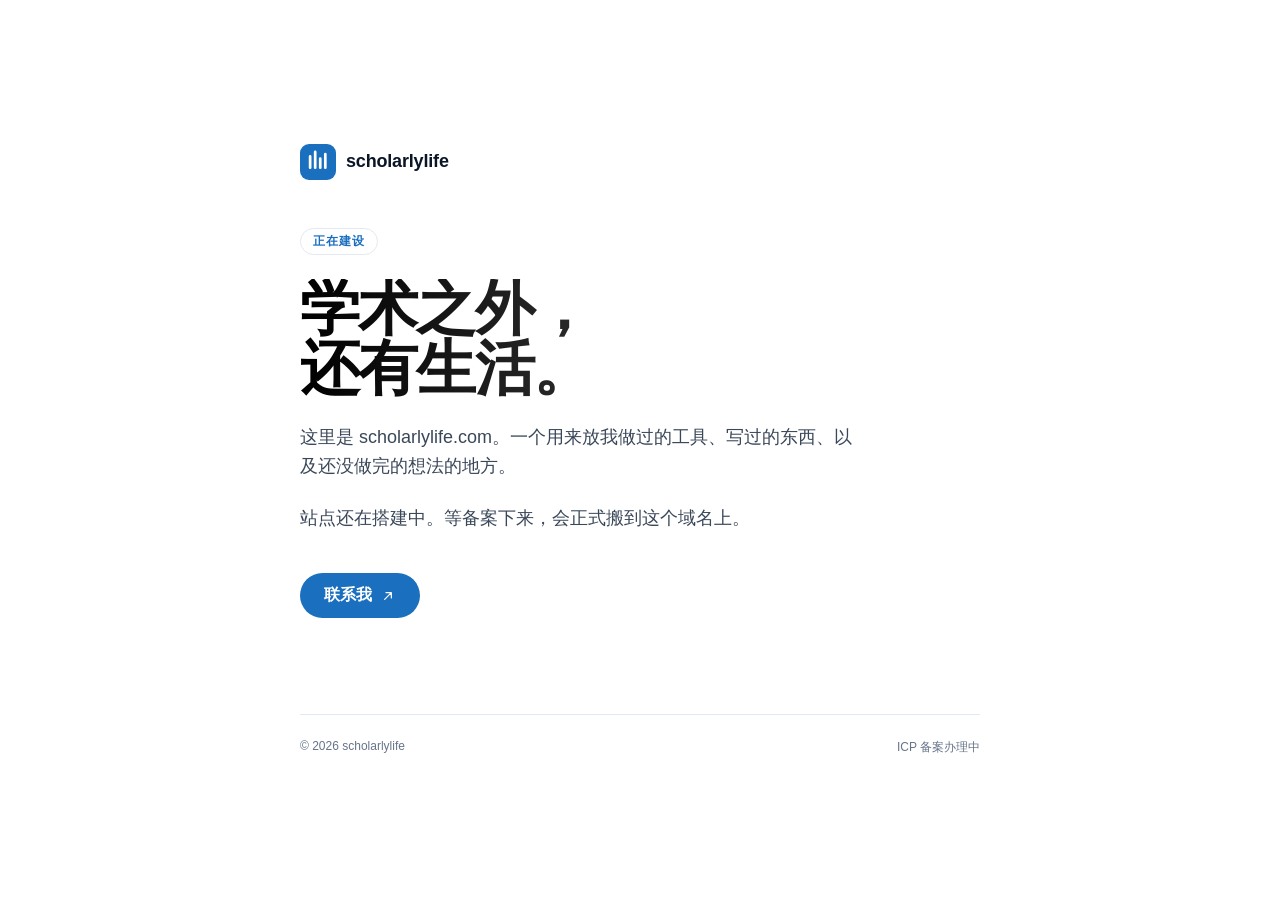
==== index.html @ cc48314d "Add placeholder site" ====
<!doctype html>
<html lang="zh-CN">
<head>
<meta charset="utf-8">
<meta name="viewport" content="width=device-width, initial-scale=1">
<title>scholarlylife</title>
<meta name="description" content="scholarlylife.com 正在建设中。一个关于学术、工具与产品的个人站点。">
<link rel="icon" href="data:image/svg+xml,%3Csvg xmlns='http://www.w3.org/2000/svg' viewBox='0 0 32 32'%3E%3Crect width='32' height='32' rx='8' fill='%231B6FBF'/%3E%3Cpath d='M9 21V11M13.5 21V7M18 21V13M22.5 21V9' stroke='white' stroke-width='2.4' stroke-linecap='round'/%3E%3C/svg%3E">
<style>
  :root{
    --ink:#0A1526; --ink-2:#3A4759; --ink-3:#66748A;
    --line:#E3E9F2; --blue:#1B6FBF; --bg:#FFFFFF;
    --ease:cubic-bezier(.22,1,.36,1);
  }
  *{box-sizing:border-box;margin:0;padding:0}
  body{
    font-family:"Manrope","SF Pro Text","PingFang SC","Hiragino Sans GB","Microsoft YaHei",sans-serif;
    background:var(--bg); color:var(--ink);
    -webkit-font-smoothing:antialiased;
    min-height:100vh; display:grid; place-items:center;
    padding:24px;
  }
  main{max-width:680px;width:100%}
  .mark{display:flex;align-items:center;gap:10px;margin-bottom:48px}
  .mark svg{width:36px;height:36px}
  .mark b{font-size:18px;font-weight:600;letter-spacing:-.01em}
  .kicker{
    display:inline-block;font-size:12px;font-weight:600;letter-spacing:.08em;
    text-transform:uppercase;color:var(--blue);
    border:1px solid var(--line);border-radius:999px;padding:4px 12px;margin-bottom:24px;
  }
  h1{
    font-size:60px;line-height:1;font-weight:600;letter-spacing:-.03em;
    max-width:680px;text-wrap:balance;
    background:linear-gradient(90deg,#000 0%,#666 100%);
    -webkit-background-clip:text;background-clip:text;color:transparent;
  }
  p{margin-top:24px;font-size:18px;line-height:1.6;color:var(--ink-2);max-width:560px;text-wrap:pretty}
  a{
    display:inline-flex;align-items:center;gap:8px;margin-top:40px;
    font-size:16px;font-weight:600;color:#fff;background:var(--blue);
    padding:12px 24px;border-radius:999px;text-decoration:none;
    transition:background .3s var(--ease),transform .5s var(--ease);
  }
  a:hover{background:#155C9E;transform:translateY(-2px)}
  footer{
    margin-top:96px;padding-top:24px;border-top:1px solid var(--line);
    display:flex;justify-content:space-between;gap:24px;flex-wrap:wrap;
    font-size:12px;color:var(--ink-3);
  }
  @media (max-width:640px){
    h1{font-size:44px}
    p{font-size:16px}
  }
  @media (prefers-reduced-motion:reduce){a{transition:none}a:hover{transform:none}}
</style>
</head>
<body>
<main>
  <div class="mark">
    <svg viewBox="0 0 32 32" aria-hidden="true">
      <rect width="32" height="32" rx="8" fill="#1B6FBF"/>
      <path d="M9 21V11M13.5 21V7M18 21V13M22.5 21V9" stroke="#fff" stroke-width="2.4" stroke-linecap="round"/>
    </svg>
    <b>scholarlylife</b>
  </div>

  <span class="kicker">正在建设</span>
  <h1>学术之外，<br>还有生活。</h1>
  <p>这里是 scholarlylife.com。一个用来放我做过的工具、写过的东西、以及还没做完的想法的地方。</p>
  <p>站点还在搭建中。等备案下来，会正式搬到这个域名上。</p>

  <a href="mailto:jiangz@stu.xmu.edu.cn">
    联系我
    <svg viewBox="0 0 24 24" width="16" height="16" fill="none" stroke="currentColor" stroke-width="1.8" stroke-linecap="round" stroke-linejoin="round" aria-hidden="true"><path d="M7 17 17 7M9 7h8v8"/></svg>
  </a>

  <footer>
    <span>© 2026 scholarlylife</span>
    <span>ICP 备案办理中</span>
  </footer>
</main>
</body>
</html>
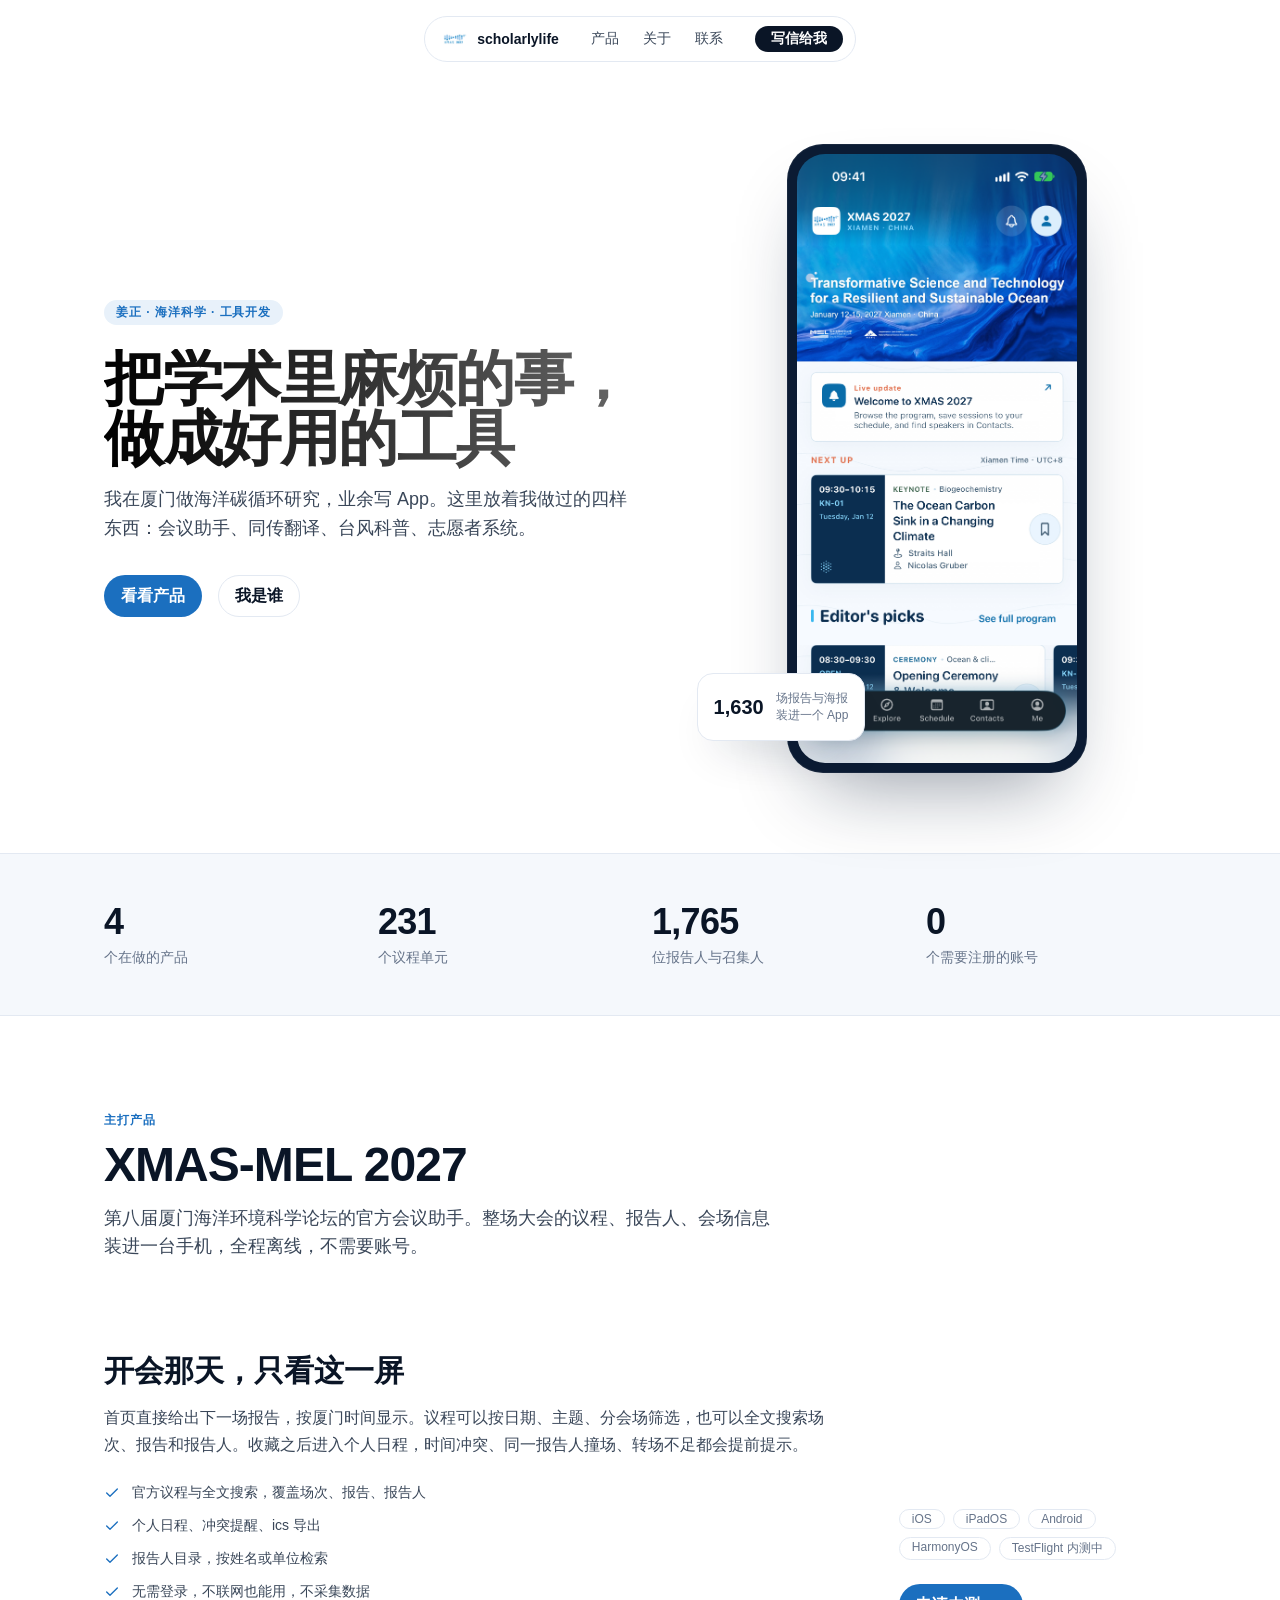
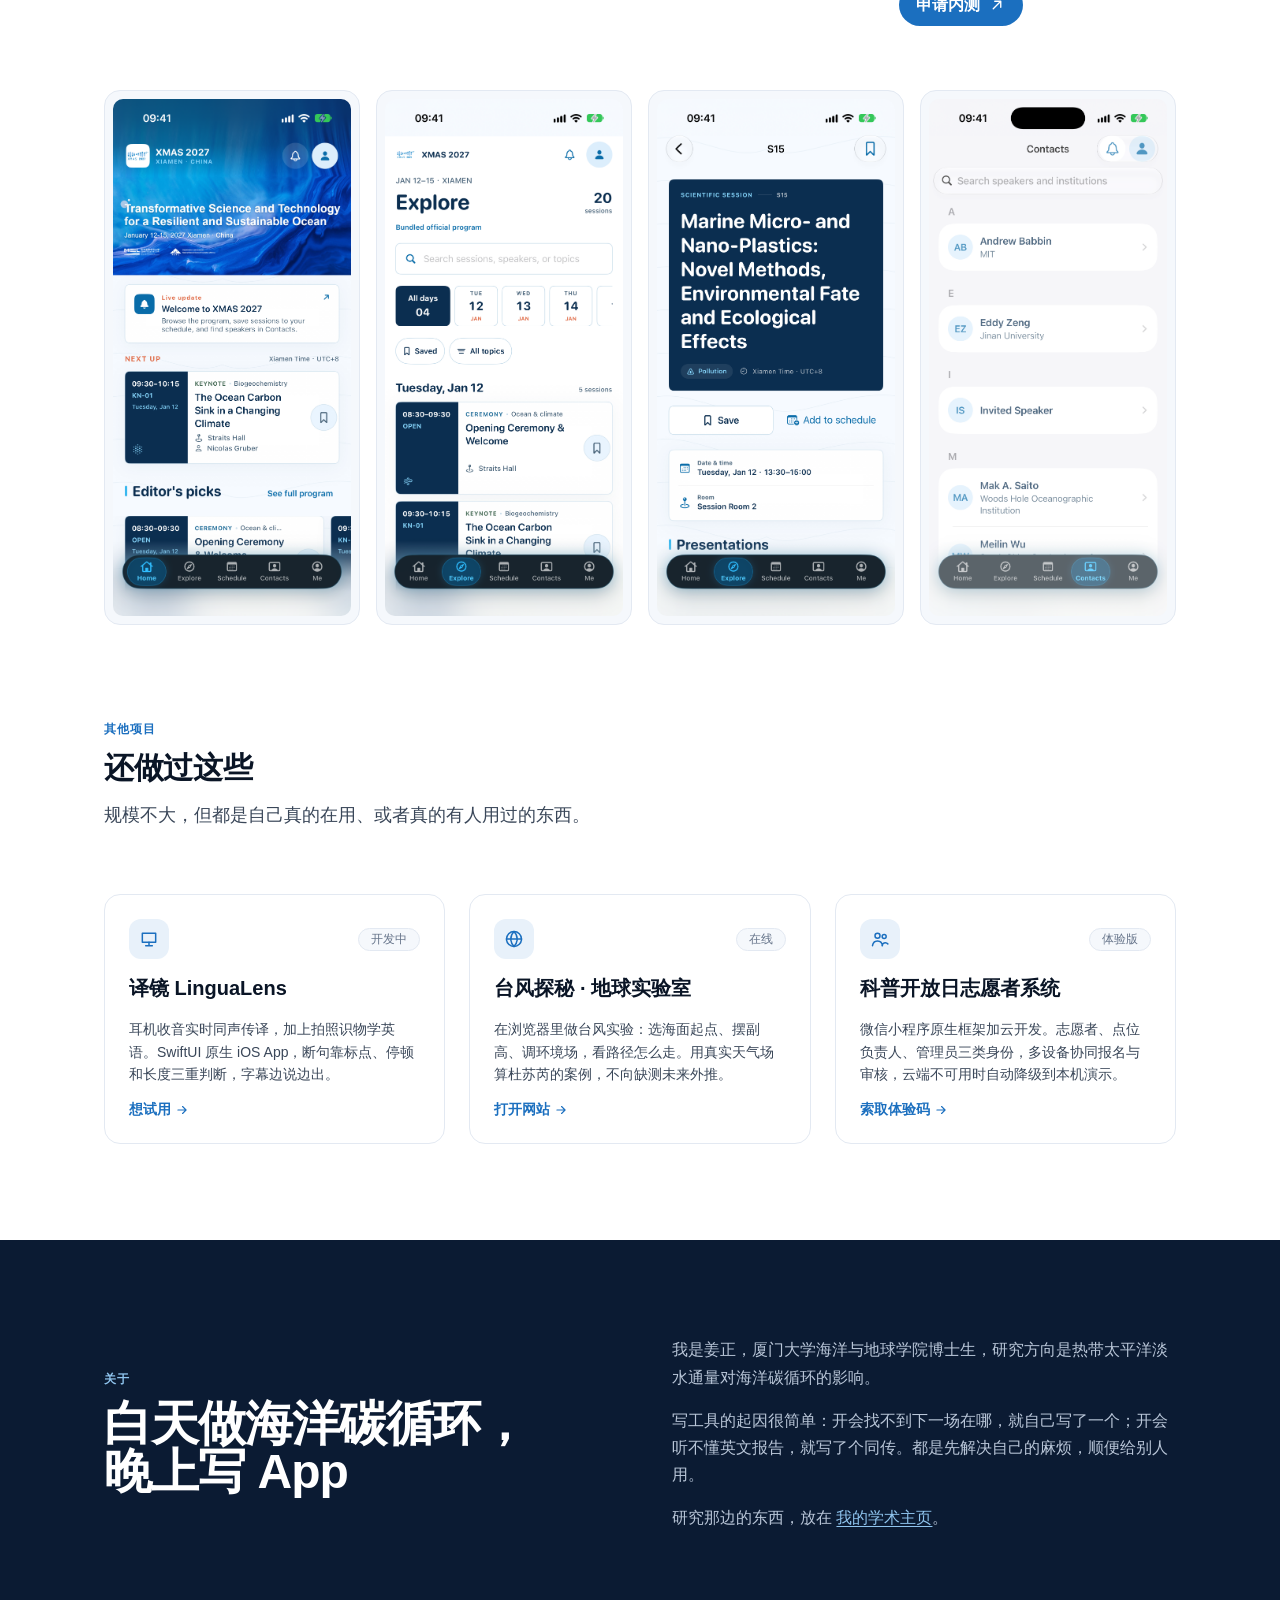
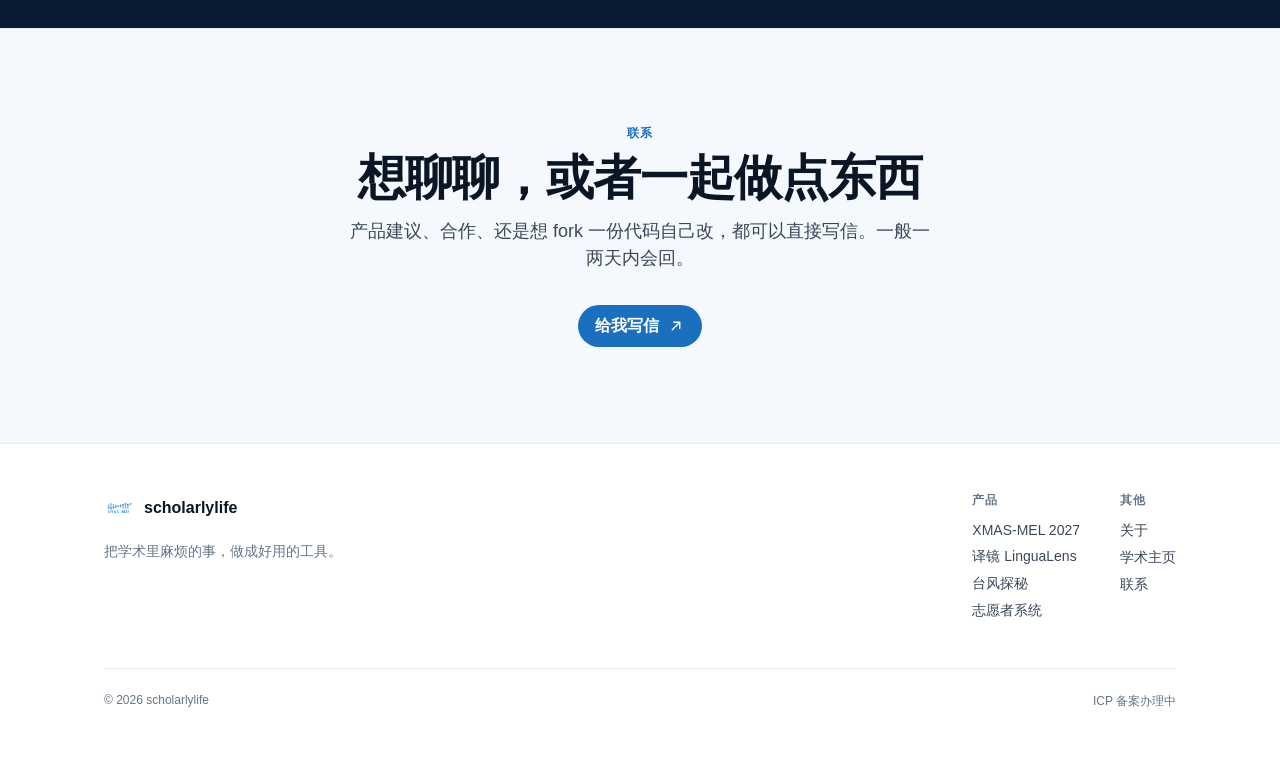
==== commit 5d09a9a6: "Build the real product site: hero, featured XMAS, other projects, about, contact" ====
--- a/index.html
+++ b/index.html
@@ -3,82 +3,225 @@
 <head>
 <meta charset="utf-8">
 <meta name="viewport" content="width=device-width, initial-scale=1">
-<title>scholarlylife</title>
-<meta name="description" content="scholarlylife.com 正在建设中。一个关于学术、工具与产品的个人站点。">
-<link rel="icon" href="data:image/svg+xml,%3Csvg xmlns='http://www.w3.org/2000/svg' viewBox='0 0 32 32'%3E%3Crect width='32' height='32' rx='8' fill='%231B6FBF'/%3E%3Cpath d='M9 21V11M13.5 21V7M18 21V13M22.5 21V9' stroke='white' stroke-width='2.4' stroke-linecap='round'/%3E%3C/svg%3E">
-<style>
-  :root{
-    --ink:#0A1526; --ink-2:#3A4759; --ink-3:#66748A;
-    --line:#E3E9F2; --blue:#1B6FBF; --bg:#FFFFFF;
-    --ease:cubic-bezier(.22,1,.36,1);
-  }
-  *{box-sizing:border-box;margin:0;padding:0}
-  body{
-    font-family:"Manrope","SF Pro Text","PingFang SC","Hiragino Sans GB","Microsoft YaHei",sans-serif;
-    background:var(--bg); color:var(--ink);
-    -webkit-font-smoothing:antialiased;
-    min-height:100vh; display:grid; place-items:center;
-    padding:24px;
-  }
-  main{max-width:680px;width:100%}
-  .mark{display:flex;align-items:center;gap:10px;margin-bottom:48px}
-  .mark svg{width:36px;height:36px}
-  .mark b{font-size:18px;font-weight:600;letter-spacing:-.01em}
-  .kicker{
-    display:inline-block;font-size:12px;font-weight:600;letter-spacing:.08em;
-    text-transform:uppercase;color:var(--blue);
-    border:1px solid var(--line);border-radius:999px;padding:4px 12px;margin-bottom:24px;
-  }
-  h1{
-    font-size:60px;line-height:1;font-weight:600;letter-spacing:-.03em;
-    max-width:680px;text-wrap:balance;
-    background:linear-gradient(90deg,#000 0%,#666 100%);
-    -webkit-background-clip:text;background-clip:text;color:transparent;
-  }
-  p{margin-top:24px;font-size:18px;line-height:1.6;color:var(--ink-2);max-width:560px;text-wrap:pretty}
-  a{
-    display:inline-flex;align-items:center;gap:8px;margin-top:40px;
-    font-size:16px;font-weight:600;color:#fff;background:var(--blue);
-    padding:12px 24px;border-radius:999px;text-decoration:none;
-    transition:background .3s var(--ease),transform .5s var(--ease);
-  }
-  a:hover{background:#155C9E;transform:translateY(-2px)}
-  footer{
-    margin-top:96px;padding-top:24px;border-top:1px solid var(--line);
-    display:flex;justify-content:space-between;gap:24px;flex-wrap:wrap;
-    font-size:12px;color:var(--ink-3);
-  }
-  @media (max-width:640px){
-    h1{font-size:44px}
-    p{font-size:16px}
-  }
-  @media (prefers-reduced-motion:reduce){a{transition:none}a:hover{transform:none}}
-</style>
+<title>scholarlylife — 姜正的个人站点：会议助手、同传翻译、台风科普</title>
+<meta name="description" content="姜正的个人站点。做过的产品：XMAS-MEL 2027 会议助手、译镜 LinguaLens 同传翻译、台风探秘、科普开放日志愿者系统。">
+<meta property="og:title" content="scholarlylife — 把学术里麻烦的事，做成好用的工具">
+<meta property="og:description" content="会议助手、同传翻译、台风科普、志愿者系统。四个产品，都在这里。">
+<meta property="og:type" content="website">
+<link rel="icon" href="assets/xmas-icon.png">
+<link rel="stylesheet" href="styles.css">
 </head>
 <body>
-<main>
-  <div class="mark">
-    <svg viewBox="0 0 32 32" aria-hidden="true">
-      <rect width="32" height="32" rx="8" fill="#1B6FBF"/>
-      <path d="M9 21V11M13.5 21V7M18 21V13M22.5 21V9" stroke="#fff" stroke-width="2.4" stroke-linecap="round"/>
-    </svg>
-    <b>scholarlylife</b>
-  </div>
-
-  <span class="kicker">正在建设</span>
-  <h1>学术之外，<br>还有生活。</h1>
-  <p>这里是 scholarlylife.com。一个用来放我做过的工具、写过的东西、以及还没做完的想法的地方。</p>
-  <p>站点还在搭建中。等备案下来，会正式搬到这个域名上。</p>
-
-  <a href="mailto:jiangz@stu.xmu.edu.cn">
-    联系我
-    <svg viewBox="0 0 24 24" width="16" height="16" fill="none" stroke="currentColor" stroke-width="1.8" stroke-linecap="round" stroke-linejoin="round" aria-hidden="true"><path d="M7 17 17 7M9 7h8v8"/></svg>
-  </a>
-
-  <footer>
-    <span>© 2026 scholarlylife</span>
-    <span>ICP 备案办理中</span>
-  </footer>
-</main>
+
+<nav class="nav">
+  <div class="nav-inner">
+    <a class="brand" href="#top">
+      <img src="assets/xmas-icon.png" alt="">
+      <b>scholarlylife</b>
+    </a>
+    <div class="nav-links">
+      <a href="#products">产品</a>
+      <a href="#about">关于</a>
+      <a href="#contact">联系</a>
+    </div>
+    <a class="nav-cta" href="#contact">写信给我</a>
+  </div>
+</nav>
+
+<header class="hero" id="top">
+  <div class="wrap hero-grid">
+    <div>
+      <span class="eyebrow">姜正 · 海洋科学 · 工具开发</span>
+      <h1 class="heading-1">把学术里麻烦的事，<br>做成好用的工具</h1>
+      <p class="lede">我在厦门做海洋碳循环研究，业余写 App。这里放着我做过的四样东西：会议助手、同传翻译、台风科普、志愿者系统。</p>
+      <div class="hero-actions">
+        <a class="btn btn-primary" href="#products">看看产品</a>
+        <a class="btn btn-ghost" href="#about">我是谁</a>
+      </div>
+    </div>
+    <div class="stage">
+      <div class="phone"><img src="assets/xmas-01-home.png" alt="XMAS-MEL 2027 会议助手首页"></div>
+      <div class="float-card">
+        <b>1,630</b>
+        <span>场报告与海报<br>装进一个 App</span>
+      </div>
+    </div>
+  </div>
+</header>
+
+<div class="stats">
+  <div class="wrap stats-grid">
+    <div class="stat reveal"><b>4</b><span>个在做的产品</span></div>
+    <div class="stat reveal"><b>231</b><span>个议程单元</span></div>
+    <div class="stat reveal"><b>1,765</b><span>位报告人与召集人</span></div>
+    <div class="stat reveal"><b>0</b><span>个需要注册的账号</span></div>
+  </div>
+</div>
+
+<section id="products">
+  <div class="wrap">
+    <div class="sec-head reveal">
+      <div class="kicker">主打产品</div>
+      <h2 class="heading-2">XMAS-MEL 2027</h2>
+      <p>第八届厦门海洋环境科学论坛的官方会议助手。整场大会的议程、报告人、会场信息装进一台手机，全程离线，不需要账号。</p>
+    </div>
+
+    <div class="featured">
+      <div class="featured-copy reveal">
+        <h3>开会那天，只看这一屏</h3>
+        <p>首页直接给出下一场报告，按厦门时间显示。议程可以按日期、主题、分会场筛选，也可以全文搜索场次、报告和报告人。收藏之后进入个人日程，时间冲突、同一报告人撞场、转场不足都会提前提示。</p>
+        <ul class="feat-list">
+          <li><svg viewBox="0 0 24 24" fill="none" stroke="currentColor" stroke-width="2" stroke-linecap="round" stroke-linejoin="round"><path d="m4 12 5 5L20 6"/></svg><span>官方议程与全文搜索，覆盖场次、报告、报告人</span></li>
+          <li><svg viewBox="0 0 24 24" fill="none" stroke="currentColor" stroke-width="2" stroke-linecap="round" stroke-linejoin="round"><path d="m4 12 5 5L20 6"/></svg><span>个人日程、冲突提醒、ics 导出</span></li>
+          <li><svg viewBox="0 0 24 24" fill="none" stroke="currentColor" stroke-width="2" stroke-linecap="round" stroke-linejoin="round"><path d="m4 12 5 5L20 6"/></svg><span>报告人目录，按姓名或单位检索</span></li>
+          <li><svg viewBox="0 0 24 24" fill="none" stroke="currentColor" stroke-width="2" stroke-linecap="round" stroke-linejoin="round"><path d="m4 12 5 5L20 6"/></svg><span>无需登录，不联网也能用，不采集数据</span></li>
+        </ul>
+      </div>
+      <div class="featured-side reveal">
+        <div class="tags">
+          <span class="tag">iOS</span>
+          <span class="tag">iPadOS</span>
+          <span class="tag">Android</span>
+          <span class="tag">HarmonyOS</span>
+          <span class="tag">TestFlight 内测中</span>
+        </div>
+        <a class="btn btn-primary" href="mailto:jiangz@stu.xmu.edu.cn?subject=XMAS-MEL%202027%20内测">
+          申请内测
+          <svg viewBox="0 0 24 24" width="18" height="18" fill="none" stroke="currentColor" stroke-width="1.8" stroke-linecap="round" stroke-linejoin="round" aria-hidden="true"><path d="M7 17 17 7M9 7h8v8"/></svg>
+        </a>
+      </div>
+    </div>
+
+    <div class="shot-grid four reveal">
+      <figure><img src="assets/xmas-01-home.png" alt="首页"></figure>
+      <figure><img src="assets/xmas-02-program.png" alt="议程列表"></figure>
+      <figure><img src="assets/xmas-03-session.png" alt="场次详情"></figure>
+      <figure><img src="assets/xmas-04-contacts.png" alt="报告人目录"></figure>
+    </div>
+  </div>
+</section>
+
+<section style="padding-top:0">
+  <div class="wrap">
+    <div class="sec-head reveal">
+      <div class="kicker">其他项目</div>
+      <h2 class="heading-3">还做过这些</h2>
+      <p>规模不大，但都是自己真的在用、或者真的有人用过的东西。</p>
+    </div>
+    <div class="cards">
+      <article class="card reveal">
+        <div class="card-top">
+          <div class="card-ico"><svg viewBox="0 0 24 24" fill="none" stroke="currentColor" stroke-width="1.8" stroke-linecap="round" stroke-linejoin="round"><path d="M4 5h16v11H4z"/><path d="M8 20h8M12 16v4"/></svg></div>
+          <span class="state">开发中</span>
+        </div>
+        <h3>译镜 LinguaLens</h3>
+        <p>耳机收音实时同声传译，加上拍照识物学英语。SwiftUI 原生 iOS App，断句靠标点、停顿和长度三重判断，字幕边说边出。</p>
+        <a href="mailto:jiangz@stu.xmu.edu.cn?subject=译镜 LinguaLens">
+          想试用
+          <svg viewBox="0 0 24 24" fill="none" stroke="currentColor" stroke-width="2" stroke-linecap="round" stroke-linejoin="round"><path d="M5 12h14M13 6l6 6-6 6"/></svg>
+        </a>
+      </article>
+
+      <article class="card reveal">
+        <div class="card-top">
+          <div class="card-ico"><svg viewBox="0 0 24 24" fill="none" stroke="currentColor" stroke-width="1.8" stroke-linecap="round" stroke-linejoin="round"><circle cx="12" cy="12" r="9"/><path d="M3 12h18M12 3c2.5 2.5 3.8 5.6 3.8 9S14.5 18.5 12 21c-2.5-2.5-3.8-5.6-3.8-9S9.5 5.5 12 3Z"/></svg></div>
+          <span class="state">在线</span>
+        </div>
+        <h3>台风探秘 · 地球实验室</h3>
+        <p>在浏览器里做台风实验：选海面起点、摆副高、调环境场，看路径怎么走。用真实天气场算杜苏芮的案例，不向缺测未来外推。</p>
+        <a href="https://brian-jiangz.github.io/typhoon-explorer/" target="_blank" rel="noopener">
+          打开网站
+          <svg viewBox="0 0 24 24" fill="none" stroke="currentColor" stroke-width="2" stroke-linecap="round" stroke-linejoin="round"><path d="M5 12h14M13 6l6 6-6 6"/></svg>
+        </a>
+      </article>
+
+      <article class="card reveal">
+        <div class="card-top">
+          <div class="card-ico"><svg viewBox="0 0 24 24" fill="none" stroke="currentColor" stroke-width="1.8" stroke-linecap="round" stroke-linejoin="round"><circle cx="9" cy="8" r="3"/><circle cx="17" cy="9" r="2.4"/><path d="M3 20c.6-3.4 3-5.5 6-5.5s5.4 2.1 6 5.5M14.5 20c.4-2.2 1.9-3.6 3.9-3.6 1.3 0 2.4.6 3.1 1.6"/></svg></div>
+          <span class="state">体验版</span>
+        </div>
+        <h3>科普开放日志愿者系统</h3>
+        <p>微信小程序原生框架加云开发。志愿者、点位负责人、管理员三类身份，多设备协同报名与审核，云端不可用时自动降级到本机演示。</p>
+        <a href="mailto:jiangz@stu.xmu.edu.cn?subject=志愿者系统">
+          索取体验码
+          <svg viewBox="0 0 24 24" fill="none" stroke="currentColor" stroke-width="2" stroke-linecap="round" stroke-linejoin="round"><path d="M5 12h14M13 6l6 6-6 6"/></svg>
+        </a>
+      </article>
+    </div>
+  </div>
+</section>
+
+<section class="band" id="about">
+  <div class="wrap band-grid">
+    <div class="reveal">
+      <div class="kicker">关于</div>
+      <h2 class="heading-2">白天做海洋碳循环，<br>晚上写 App</h2>
+    </div>
+    <div class="reveal">
+      <p>我是姜正，厦门大学海洋与地球学院博士生，研究方向是热带太平洋淡水通量对海洋碳循环的影响。</p>
+      <p style="margin-top:var(--s-200)">写工具的起因很简单：开会找不到下一场在哪，就自己写了一个；开会听不懂英文报告，就写了个同传。都是先解决自己的麻烦，顺便给别人用。</p>
+      <p style="margin-top:var(--s-200)">研究那边的东西，放在 <a href="https://brian-jiangz.github.io/" target="_blank" rel="noopener">我的学术主页</a>。</p>
+    </div>
+  </div>
+</section>
+
+<section class="contact" id="contact">
+  <div class="wrap inner reveal">
+    <div class="kicker">联系</div>
+    <h2 class="heading-2">想聊聊，或者一起做点东西</h2>
+    <p>产品建议、合作、还是想 fork 一份代码自己改，都可以直接写信。一般一两天内会回。</p>
+    <a class="btn btn-primary" href="mailto:jiangz@stu.xmu.edu.cn">
+      给我写信
+      <svg viewBox="0 0 24 24" width="18" height="18" fill="none" stroke="currentColor" stroke-width="1.8" stroke-linecap="round" stroke-linejoin="round" aria-hidden="true"><path d="M7 17 17 7M9 7h8v8"/></svg>
+    </a>
+  </div>
+</section>
+
+<footer>
+  <div class="wrap">
+    <div class="foot-grid">
+      <div>
+        <div class="foot-brand"><img src="assets/xmas-icon.png" alt=""><b>scholarlylife</b></div>
+        <p>把学术里麻烦的事，做成好用的工具。</p>
+      </div>
+      <div class="foot-links">
+        <div>
+          <h4>产品</h4>
+          <ul>
+            <li><a href="#products">XMAS-MEL 2027</a></li>
+            <li><a href="#products">译镜 LinguaLens</a></li>
+            <li><a href="https://brian-jiangz.github.io/typhoon-explorer/" target="_blank" rel="noopener">台风探秘</a></li>
+            <li><a href="#products">志愿者系统</a></li>
+          </ul>
+        </div>
+        <div>
+          <h4>其他</h4>
+          <ul>
+            <li><a href="#about">关于</a></li>
+            <li><a href="https://brian-jiangz.github.io/" target="_blank" rel="noopener">学术主页</a></li>
+            <li><a href="mailto:jiangz@stu.xmu.edu.cn">联系</a></li>
+          </ul>
+        </div>
+      </div>
+    </div>
+    <div class="foot-bottom">
+      <span>© 2026 scholarlylife</span>
+      <span>ICP 备案办理中</span>
+    </div>
+  </div>
+</footer>
+
+<script>
+(function(){
+  var els=document.querySelectorAll('.reveal');
+  if(!('IntersectionObserver' in window)){els.forEach(function(e){e.classList.add('in')});return}
+  var io=new IntersectionObserver(function(entries){
+    entries.forEach(function(en){
+      if(en.isIntersecting){en.target.classList.add('in');io.unobserve(en.target)}
+    });
+  },{rootMargin:'0px 0px -10% 0px',threshold:0.1});
+  els.forEach(function(e){io.observe(e)});
+})();
+</script>
 </body>
 </html>
--- a/styles.css
+++ b/styles.css
@@ -0,0 +1,157 @@
+:root{
+  --ink:#0A1526; --ink-2:#3A4759; --ink-3:#66748A;
+  --line:#E3E9F2; --bg:#FFFFFF; --bg-2:#F5F8FC; --bg-3:#0B1B33;
+  --blue:#1B6FBF; --blue-2:#2E86C1; --blue-soft:#E8F1FA;
+  --s-25:2px; --s-50:4px; --s-75:8px; --s-100:12px; --s-200:16px;
+  --s-300:24px; --s-400:32px; --s-500:40px; --s-600:48px; --s-700:64px;
+  --s-800:80px; --s-900:96px;
+  --r-card:16px; --r-pill:999px;
+  --ease:cubic-bezier(.22,1,.36,1);
+  --font:"Manrope","SF Pro Text","PingFang SC","Hiragino Sans GB","Microsoft YaHei",sans-serif;
+}
+*{box-sizing:border-box;margin:0;padding:0}
+html{scroll-behavior:smooth}
+body{font-family:var(--font);background:var(--bg);color:var(--ink);-webkit-font-smoothing:antialiased;overflow-x:hidden}
+img{max-width:100%;display:block}
+a{color:inherit;text-decoration:none}
+
+.heading-1{font-size:60px;line-height:1;font-weight:600;letter-spacing:-.025em}
+.heading-2{font-size:48px;line-height:1;font-weight:600;letter-spacing:-.02em}
+.heading-3{font-size:30px;line-height:1.2;font-weight:600;letter-spacing:-.01em}
+.title-2{font-size:18px;line-height:1.55;font-weight:500}
+.title-5{font-size:12px;line-height:1.33;font-weight:500}
+.body-3{font-size:16px;line-height:1.5}
+.body-6{font-size:14px;line-height:1.43}
+.caption-4{font-size:12px;line-height:1.33;font-weight:500}
+@media (max-width:900px){.heading-1{font-size:48px}.heading-2{font-size:34px}.heading-3{font-size:26px}}
+
+.wrap{max-width:1120px;margin:0 auto;padding:0 var(--s-300)}
+
+.nav{position:fixed;top:var(--s-200);left:0;right:0;z-index:60;display:flex;justify-content:center;padding:0 var(--s-200)}
+.nav-inner{display:flex;align-items:center;gap:var(--s-400);padding:var(--s-75) var(--s-100) var(--s-75) var(--s-200);
+  background:rgba(255,255,255,.84);backdrop-filter:blur(18px);-webkit-backdrop-filter:blur(18px);
+  border:1px solid var(--line);border-radius:var(--r-pill)}
+.brand{display:flex;align-items:center;gap:var(--s-75)}
+.brand img{width:28px;height:28px;border-radius:8px}
+.brand b{font-size:14px;font-weight:600}
+.nav-links{display:flex;align-items:center;gap:var(--s-300)}
+.nav-links a{font-size:14px;font-weight:500;color:var(--ink-2);transition:color .3s var(--ease)}
+.nav-links a:hover{color:var(--blue)}
+.nav-cta{font-size:14px;font-weight:600;color:#fff;background:var(--ink);padding:var(--s-50) var(--s-200);
+  border-radius:var(--r-pill);transition:background .3s var(--ease)}
+.nav-cta:hover{background:var(--blue)}
+@media (max-width:760px){.nav-links{display:none}.nav-inner{gap:var(--s-200)}}
+
+.btn{display:inline-flex;align-items:center;gap:var(--s-75);padding:var(--s-75) var(--s-200);
+  border-radius:var(--r-pill);font-size:16px;font-weight:600;line-height:1.5;border:1px solid transparent;
+  transition:transform .5s var(--ease),background .3s var(--ease),border-color .3s var(--ease)}
+.btn-primary{background:var(--blue);color:#fff}
+.btn-primary:hover{background:#155C9E;transform:translateY(-2px)}
+.btn-ghost{border-color:var(--line);background:#fff}
+.btn-ghost:hover{border-color:var(--ink-3);transform:translateY(-2px)}
+
+.hero{padding:calc(var(--s-900) + var(--s-600)) 0 var(--s-800)}
+.hero-grid{display:grid;grid-template-columns:1.05fr .95fr;gap:var(--s-700);align-items:center}
+.eyebrow{display:inline-flex;align-items:center;gap:var(--s-50);font-size:12px;font-weight:600;
+  letter-spacing:.08em;text-transform:uppercase;color:var(--blue);background:var(--blue-soft);
+  padding:var(--s-50) var(--s-100);border-radius:var(--r-pill)}
+.hero h1{margin:var(--s-300) 0 var(--s-200);max-width:680px;text-wrap:balance;
+  background:linear-gradient(90deg,#000 0%,#666 100%);
+  -webkit-background-clip:text;background-clip:text;color:transparent}
+.hero .lede{max-width:600px;color:var(--ink-2);font-size:18px;line-height:1.6;text-wrap:pretty}
+.hero-actions{display:flex;gap:var(--s-200);margin-top:var(--s-400);flex-wrap:wrap}
+
+.stage{position:relative;display:flex;justify-content:center}
+.phone{width:300px;border-radius:36px;background:#0B1B33;padding:10px;
+  box-shadow:0 40px 80px -32px rgba(11,27,51,.45),0 0 0 1px rgba(255,255,255,.06) inset}
+.phone img{border-radius:28px}
+.float-card{position:absolute;bottom:var(--s-400);left:calc(50% - 240px);background:#fff;border:1px solid var(--line);
+  border-radius:var(--r-card);padding:var(--s-200);box-shadow:0 24px 48px -24px rgba(11,27,51,.3);
+  display:flex;align-items:center;gap:var(--s-100)}
+.float-card b{display:block;font-size:20px;line-height:1.1;font-weight:600}
+.float-card span{font-size:12px;color:var(--ink-3)}
+@media (max-width:980px){
+  .hero-grid{grid-template-columns:1fr;gap:var(--s-600)}
+  .float-card{left:var(--s-200);bottom:var(--s-200)}
+}
+
+.stats{border-top:1px solid var(--line);border-bottom:1px solid var(--line);background:var(--bg-2)}
+.stats-grid{display:grid;grid-template-columns:repeat(4,1fr);gap:var(--s-300);padding:var(--s-600) var(--s-300)}
+.stat b{display:block;font-size:36px;line-height:1.1;font-weight:600;letter-spacing:-.02em}
+.stat span{display:block;margin-top:var(--s-75);font-size:14px;color:var(--ink-3)}
+@media (max-width:760px){.stats-grid{grid-template-columns:repeat(2,1fr)}}
+
+section{padding:var(--s-900) 0}
+.sec-head{max-width:680px;margin-bottom:var(--s-700)}
+.sec-head h2{text-wrap:balance}
+.sec-head p{margin-top:var(--s-200);color:var(--ink-2);font-size:18px;line-height:1.55;text-wrap:pretty}
+.kicker{font-size:12px;font-weight:600;letter-spacing:.08em;text-transform:uppercase;color:var(--blue);margin-bottom:var(--s-100)}
+
+.featured{display:grid;grid-template-columns:1.45fr .55fr;gap:var(--s-700);align-items:end}
+.featured-side{display:flex;flex-direction:column;align-items:flex-start;gap:var(--s-300)}
+.featured-copy{padding-top:var(--s-200)}
+.featured-copy h3{font-size:30px;line-height:1.2;font-weight:600;margin:var(--s-100) 0 var(--s-200)}
+.featured-copy p{color:var(--ink-2);font-size:16px;line-height:1.65;text-wrap:pretty}
+.feat-list{list-style:none;margin:var(--s-300) 0;display:flex;flex-direction:column;gap:var(--s-100)}
+.feat-list li{display:flex;gap:var(--s-100);font-size:14px;line-height:1.5;color:var(--ink-2)}
+.feat-list svg{width:16px;height:16px;flex:none;margin-top:3px;color:var(--blue)}
+.tags{display:flex;gap:var(--s-75);flex-wrap:wrap;margin-top:var(--s-200)}
+.tag{font-size:12px;font-weight:500;color:var(--ink-3);border:1px solid var(--line);border-radius:var(--r-pill);padding:var(--s-25) var(--s-100)}
+.shot-grid{display:grid;grid-template-columns:1fr 1fr;gap:var(--s-200)}
+.shot-grid.four{grid-template-columns:repeat(4,1fr);margin-top:var(--s-700)}
+.shot-grid figure{background:var(--bg-2);border:1px solid var(--line);border-radius:var(--r-card);padding:var(--s-100)}
+.shot-grid.four figure{padding:var(--s-75)}
+.shot-grid img{border-radius:10px}
+@media (max-width:900px){.featured{grid-template-columns:1fr}.shot-grid.four{grid-template-columns:1fr 1fr}}
+
+.cards{display:grid;grid-template-columns:repeat(3,1fr);gap:var(--s-300)}
+.card{display:flex;flex-direction:column;gap:var(--s-200);padding:var(--s-300);
+  border:1px solid var(--line);border-radius:var(--r-card);background:#fff;
+  transition:transform .5s var(--ease),box-shadow .5s var(--ease),border-color .3s var(--ease)}
+.card:hover{transform:translateY(-4px);box-shadow:0 24px 48px -32px rgba(11,27,51,.35);border-color:#CFDCEA}
+.card-top{display:flex;align-items:center;justify-content:space-between}
+.card-ico{width:40px;height:40px;border-radius:12px;background:var(--blue-soft);color:var(--blue);
+  display:grid;place-items:center}
+.card-ico svg{width:20px;height:20px}
+.card .state{font-size:12px;font-weight:500;color:var(--ink-3);background:var(--bg-2);
+  border:1px solid var(--line);border-radius:var(--r-pill);padding:var(--s-25) var(--s-100)}
+.card h3{font-size:20px;font-weight:600}
+.card p{font-size:14px;line-height:1.6;color:var(--ink-2);flex:1}
+.card a{font-size:14px;font-weight:600;color:var(--blue);display:inline-flex;align-items:center;gap:var(--s-50)}
+.card a svg{width:14px;height:14px;transition:transform .3s var(--ease)}
+.card a:hover svg{transform:translateX(3px)}
+@media (max-width:900px){.cards{grid-template-columns:1fr}}
+
+.band{background:var(--bg-3);color:#fff}
+.band-grid{display:grid;grid-template-columns:1fr 1fr;gap:var(--s-700);align-items:center}
+.band h2{color:#fff}
+.band .kicker{color:#8FC4EE}
+.band p{color:#B9C6D8;font-size:16px;line-height:1.7}
+.band a{color:#8FC4EE;text-decoration:underline;text-underline-offset:3px}
+@media (max-width:900px){.band-grid{grid-template-columns:1fr;gap:var(--s-500)}}
+
+.contact{background:var(--bg-2);border-top:1px solid var(--line);text-align:center}
+.contact .inner{max-width:640px;margin:0 auto}
+.contact h2{margin-bottom:var(--s-200)}
+.contact p{color:var(--ink-2);font-size:18px;line-height:1.55;margin-bottom:var(--s-400)}
+
+footer{border-top:1px solid var(--line);padding:var(--s-600) 0 var(--s-700)}
+.foot-grid{display:flex;justify-content:space-between;gap:var(--s-500);flex-wrap:wrap}
+.foot-brand{display:flex;align-items:center;gap:var(--s-75);margin-bottom:var(--s-200)}
+.foot-brand img{width:32px;height:32px;border-radius:8px}
+.foot-brand b{font-size:16px;font-weight:600}
+footer p{font-size:14px;color:var(--ink-3);line-height:1.6;max-width:38ch}
+.foot-links{display:flex;gap:var(--s-500);flex-wrap:wrap}
+.foot-links h4{font-size:12px;font-weight:600;letter-spacing:.06em;text-transform:uppercase;color:var(--ink-3);margin-bottom:var(--s-100)}
+.foot-links ul{list-style:none;display:flex;flex-direction:column;gap:var(--s-75)}
+.foot-links a{font-size:14px;color:var(--ink-2)}
+.foot-links a:hover{color:var(--blue)}
+.foot-bottom{display:flex;justify-content:space-between;gap:var(--s-300);flex-wrap:wrap;
+  margin-top:var(--s-600);padding-top:var(--s-300);border-top:1px solid var(--line);font-size:12px;color:var(--ink-3)}
+
+.reveal{opacity:0;transform:translateY(32px);transition:opacity .7s var(--ease),transform .7s var(--ease)}
+.reveal.in{opacity:1;transform:none}
+@media (prefers-reduced-motion:reduce){
+  .reveal{opacity:1;transform:none;transition:none}
+  .btn:hover,.card:hover{transform:none}
+}
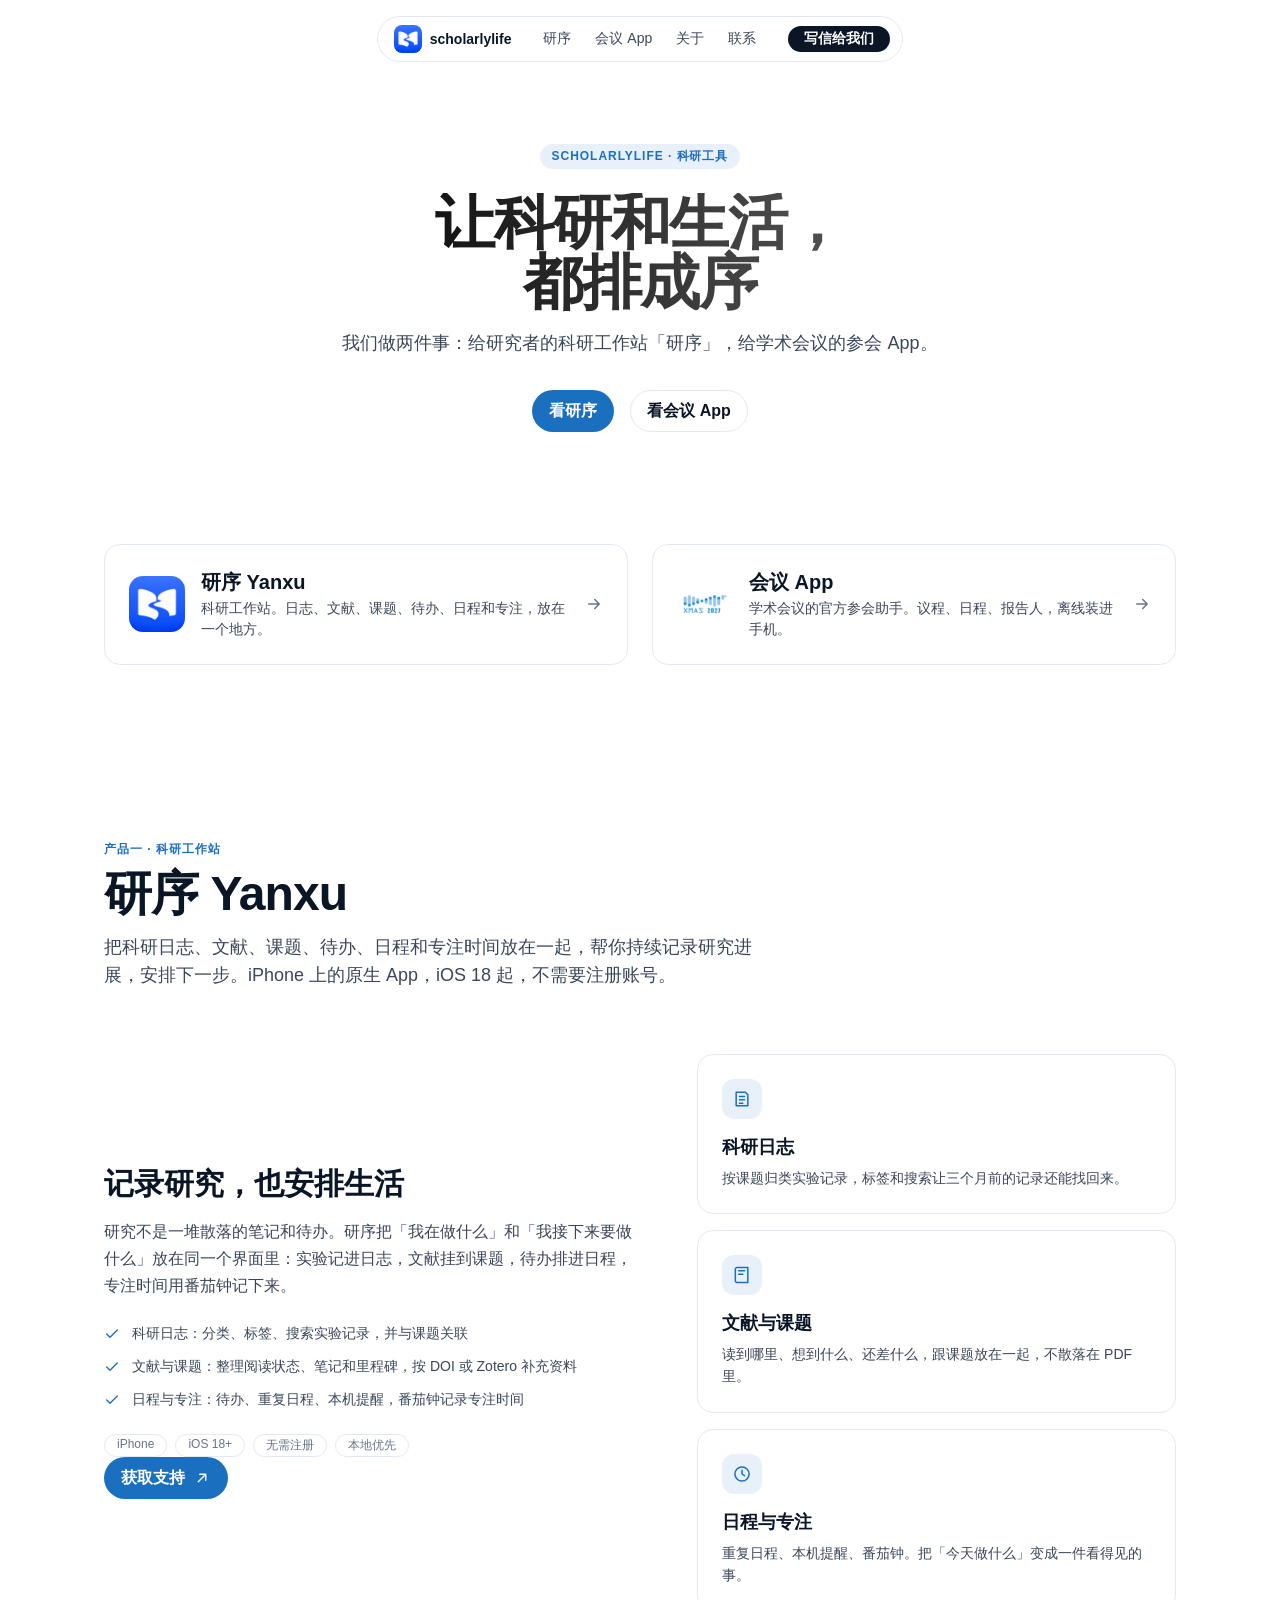
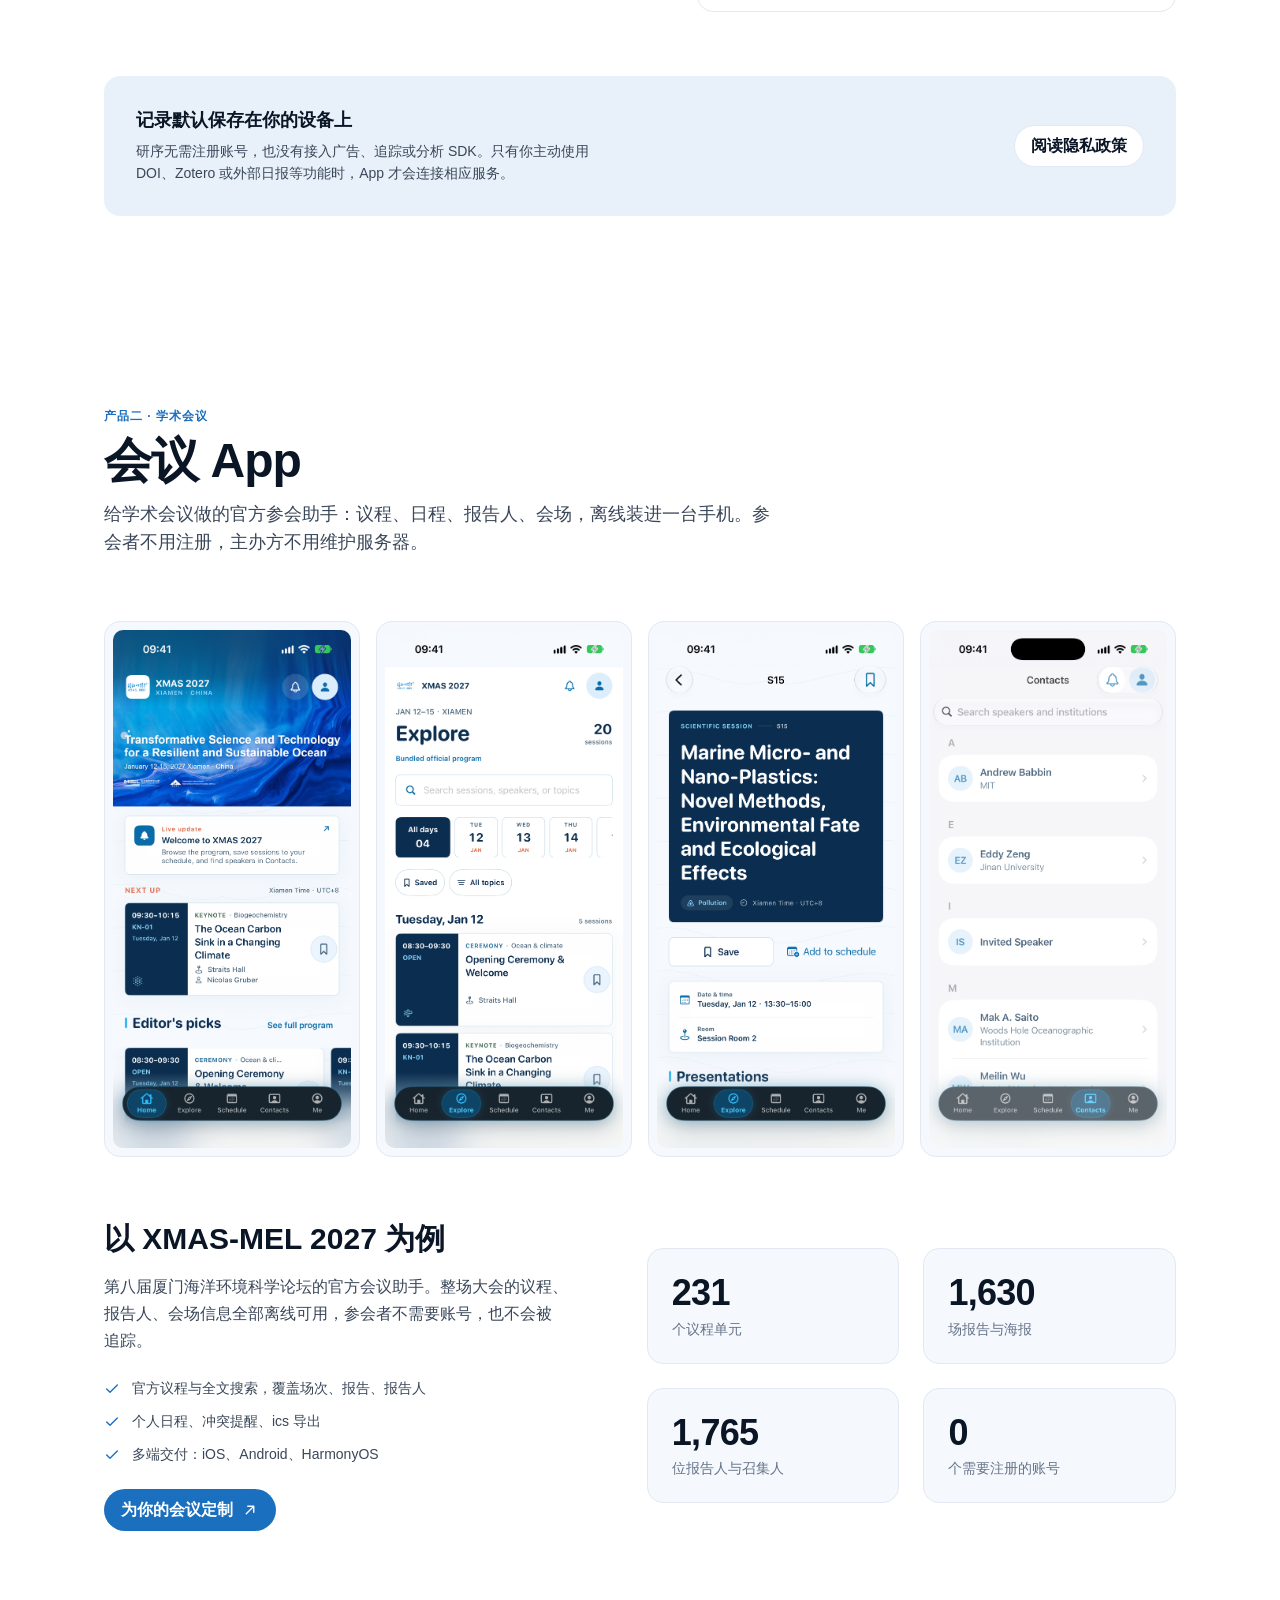
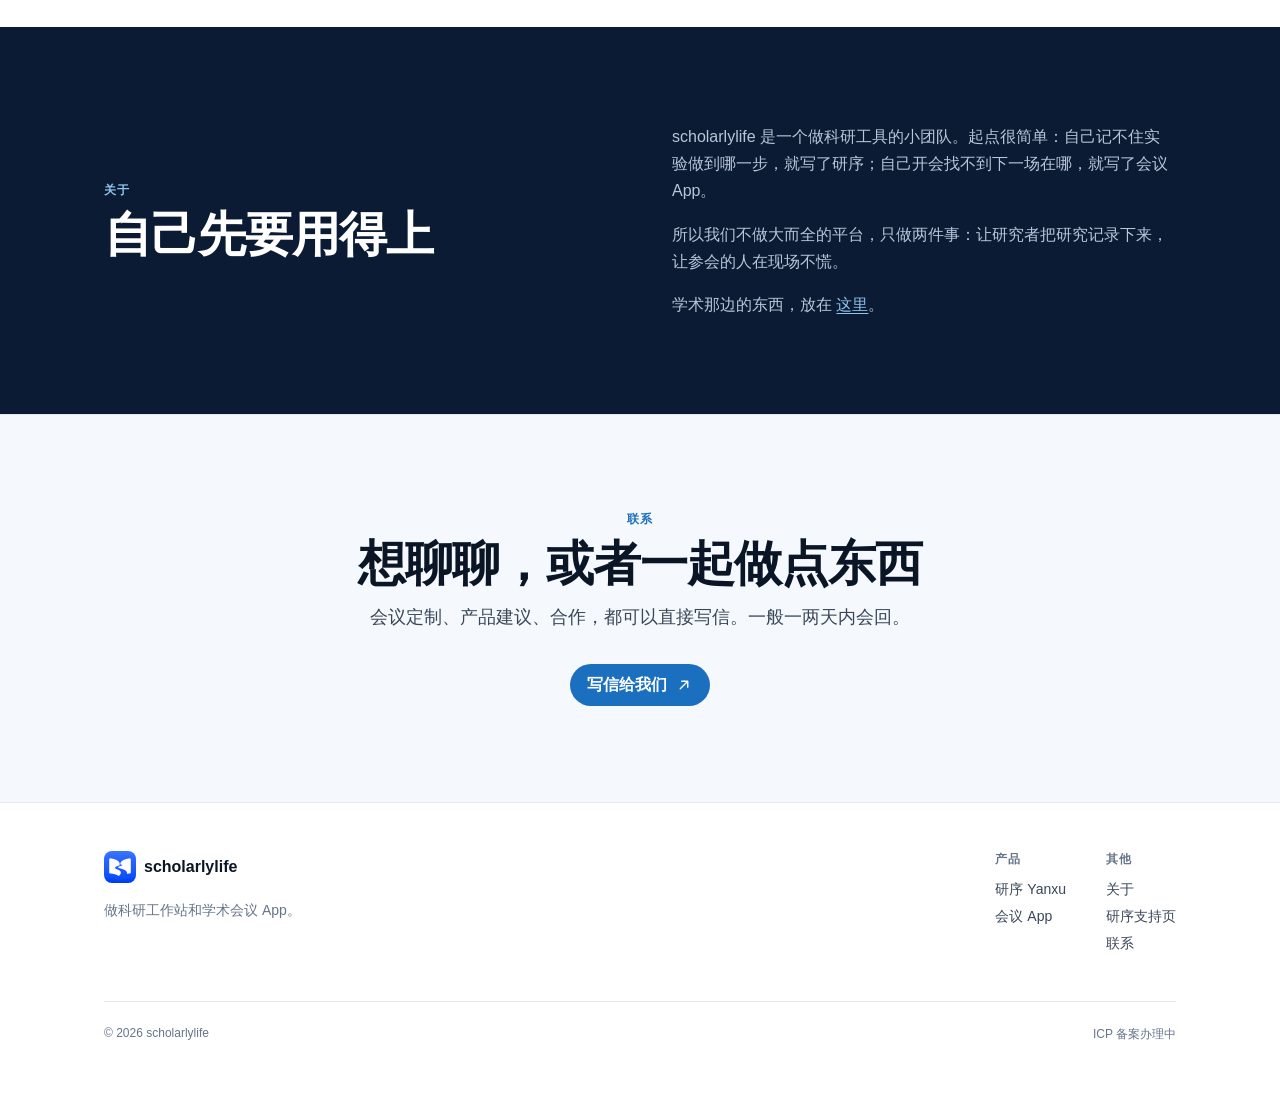
==== commit 933fba7e: "Restructure as two-product brand site: Yanxu workstation + conference app" ====
--- a/index.html
+++ b/index.html
@@ -3,12 +3,12 @@
 <head>
 <meta charset="utf-8">
 <meta name="viewport" content="width=device-width, initial-scale=1">
-<title>scholarlylife — 姜正的个人站点：会议助手、同传翻译、台风科普</title>
-<meta name="description" content="姜正的个人站点。做过的产品：XMAS-MEL 2027 会议助手、译镜 LinguaLens 同传翻译、台风探秘、科普开放日志愿者系统。">
-<meta property="og:title" content="scholarlylife — 把学术里麻烦的事，做成好用的工具">
-<meta property="og:description" content="会议助手、同传翻译、台风科普、志愿者系统。四个产品，都在这里。">
+<title>scholarlylife — 研序科研工作站 · 学术会议 App</title>
+<meta name="description" content="我们做两件事：给研究者的科研工作站「研序」，给学术会议的参会 App。研序把科研日志、文献、课题、待办、日程和专注放在一起。">
+<meta property="og:title" content="scholarlylife — 让科研和生活，都排成序">
+<meta property="og:description" content="研序科研工作站，以及为学术会议定制的参会 App。">
 <meta property="og:type" content="website">
-<link rel="icon" href="assets/xmas-icon.png">
+<link rel="icon" href="assets/yanxu-icon.png">
 <link rel="stylesheet" href="styles.css">
 </head>
 <body>
@@ -16,137 +16,143 @@
 <nav class="nav">
   <div class="nav-inner">
     <a class="brand" href="#top">
-      <img src="assets/xmas-icon.png" alt="">
+      <img src="assets/yanxu-icon.png" alt="">
       <b>scholarlylife</b>
     </a>
     <div class="nav-links">
-      <a href="#products">产品</a>
+      <a href="#yanxu">研序</a>
+      <a href="#conference">会议 App</a>
       <a href="#about">关于</a>
       <a href="#contact">联系</a>
     </div>
-    <a class="nav-cta" href="#contact">写信给我</a>
+    <a class="nav-cta" href="#contact">写信给我们</a>
   </div>
 </nav>
 
-<header class="hero" id="top">
-  <div class="wrap hero-grid">
+<header class="hero hero-center" id="top">
+  <div class="wrap">
+    <span class="eyebrow">scholarlylife · 科研工具</span>
+    <h1 class="heading-1">让科研和生活，<br>都排成序</h1>
+    <p class="lede">我们做两件事：给研究者的科研工作站「研序」，给学术会议的参会 App。</p>
+    <div class="hero-actions">
+      <a class="btn btn-primary" href="#yanxu">看研序</a>
+      <a class="btn btn-ghost" href="#conference">看会议 App</a>
+    </div>
+  </div>
+</header>
+
+<div class="wrap duo">
+  <a class="duo-card reveal" href="#yanxu">
+    <img src="assets/yanxu-icon.png" alt="">
     <div>
-      <span class="eyebrow">姜正 · 海洋科学 · 工具开发</span>
-      <h1 class="heading-1">把学术里麻烦的事，<br>做成好用的工具</h1>
-      <p class="lede">我在厦门做海洋碳循环研究，业余写 App。这里放着我做过的四样东西：会议助手、同传翻译、台风科普、志愿者系统。</p>
-      <div class="hero-actions">
-        <a class="btn btn-primary" href="#products">看看产品</a>
-        <a class="btn btn-ghost" href="#about">我是谁</a>
-      </div>
-    </div>
-    <div class="stage">
-      <div class="phone"><img src="assets/xmas-01-home.png" alt="XMAS-MEL 2027 会议助手首页"></div>
-      <div class="float-card">
-        <b>1,630</b>
-        <span>场报告与海报<br>装进一个 App</span>
-      </div>
-    </div>
-  </div>
-</header>
-
-<div class="stats">
-  <div class="wrap stats-grid">
-    <div class="stat reveal"><b>4</b><span>个在做的产品</span></div>
-    <div class="stat reveal"><b>231</b><span>个议程单元</span></div>
-    <div class="stat reveal"><b>1,765</b><span>位报告人与召集人</span></div>
-    <div class="stat reveal"><b>0</b><span>个需要注册的账号</span></div>
-  </div>
+      <h3>研序 Yanxu</h3>
+      <p>科研工作站。日志、文献、课题、待办、日程和专注，放在一个地方。</p>
+    </div>
+    <svg viewBox="0 0 24 24" fill="none" stroke="currentColor" stroke-width="2" stroke-linecap="round" stroke-linejoin="round"><path d="M5 12h14M13 6l6 6-6 6"/></svg>
+  </a>
+  <a class="duo-card reveal" href="#conference">
+    <img src="assets/xmas-icon.png" alt="">
+    <div>
+      <h3>会议 App</h3>
+      <p>学术会议的官方参会助手。议程、日程、报告人，离线装进手机。</p>
+    </div>
+    <svg viewBox="0 0 24 24" fill="none" stroke="currentColor" stroke-width="2" stroke-linecap="round" stroke-linejoin="round"><path d="M5 12h14M13 6l6 6-6 6"/></svg>
+  </a>
 </div>
 
-<section id="products">
+<section id="yanxu">
   <div class="wrap">
     <div class="sec-head reveal">
-      <div class="kicker">主打产品</div>
-      <h2 class="heading-2">XMAS-MEL 2027</h2>
-      <p>第八届厦门海洋环境科学论坛的官方会议助手。整场大会的议程、报告人、会场信息装进一台手机，全程离线，不需要账号。</p>
-    </div>
-
-    <div class="featured">
-      <div class="featured-copy reveal">
-        <h3>开会那天，只看这一屏</h3>
-        <p>首页直接给出下一场报告，按厦门时间显示。议程可以按日期、主题、分会场筛选，也可以全文搜索场次、报告和报告人。收藏之后进入个人日程，时间冲突、同一报告人撞场、转场不足都会提前提示。</p>
+      <div class="kicker">产品一 · 科研工作站</div>
+      <h2 class="heading-2">研序 Yanxu</h2>
+      <p>把科研日志、文献、课题、待办、日程和专注时间放在一起，帮你持续记录研究进展，安排下一步。iPhone 上的原生 App，iOS 18 起，不需要注册账号。</p>
+    </div>
+
+    <div class="split">
+      <div class="split-copy reveal">
+        <h3>记录研究，也安排生活</h3>
+        <p>研究不是一堆散落的笔记和待办。研序把「我在做什么」和「我接下来要做什么」放在同一个界面里：实验记进日志，文献挂到课题，待办排进日程，专注时间用番茄钟记下来。</p>
+        <ul class="feat-list">
+          <li><svg viewBox="0 0 24 24" fill="none" stroke="currentColor" stroke-width="2" stroke-linecap="round" stroke-linejoin="round"><path d="m4 12 5 5L20 6"/></svg><span>科研日志：分类、标签、搜索实验记录，并与课题关联</span></li>
+          <li><svg viewBox="0 0 24 24" fill="none" stroke="currentColor" stroke-width="2" stroke-linecap="round" stroke-linejoin="round"><path d="m4 12 5 5L20 6"/></svg><span>文献与课题：整理阅读状态、笔记和里程碑，按 DOI 或 Zotero 补充资料</span></li>
+          <li><svg viewBox="0 0 24 24" fill="none" stroke="currentColor" stroke-width="2" stroke-linecap="round" stroke-linejoin="round"><path d="m4 12 5 5L20 6"/></svg><span>日程与专注：待办、重复日程、本机提醒，番茄钟记录专注时间</span></li>
+        </ul>
+        <div class="tags">
+          <span class="tag">iPhone</span>
+          <span class="tag">iOS 18+</span>
+          <span class="tag">无需注册</span>
+          <span class="tag">本地优先</span>
+        </div>
+        <a class="btn btn-primary" href="mailto:jiangzheng0332@163.com?subject=研序%20Yanxu">
+          获取支持
+          <svg viewBox="0 0 24 24" width="18" height="18" fill="none" stroke="currentColor" stroke-width="1.8" stroke-linecap="round" stroke-linejoin="round" aria-hidden="true"><path d="M7 17 17 7M9 7h8v8"/></svg>
+        </a>
+      </div>
+
+      <div class="feature-cards reveal">
+        <article class="fcard">
+          <div class="card-ico"><svg viewBox="0 0 24 24" fill="none" stroke="currentColor" stroke-width="1.8" stroke-linecap="round" stroke-linejoin="round"><path d="M5 4h11l3 3v13H5z"/><path d="M9 9h6M9 13h6M9 17h4"/></svg></div>
+          <h4>科研日志</h4>
+          <p>按课题归类实验记录，标签和搜索让三个月前的记录还能找回来。</p>
+        </article>
+        <article class="fcard">
+          <div class="card-ico"><svg viewBox="0 0 24 24" fill="none" stroke="currentColor" stroke-width="1.8" stroke-linecap="round" stroke-linejoin="round"><path d="M4 19V5a2 2 0 0 1 2-2h13v18H6a2 2 0 0 1-2-2Z"/><path d="M8 7h7M8 11h5"/></svg></div>
+          <h4>文献与课题</h4>
+          <p>读到哪里、想到什么、还差什么，跟课题放在一起，不散落在 PDF 里。</p>
+        </article>
+        <article class="fcard">
+          <div class="card-ico"><svg viewBox="0 0 24 24" fill="none" stroke="currentColor" stroke-width="1.8" stroke-linecap="round" stroke-linejoin="round"><circle cx="12" cy="12" r="8.5"/><path d="M12 7.5V12l3 2"/></svg></div>
+          <h4>日程与专注</h4>
+          <p>重复日程、本机提醒、番茄钟。把「今天做什么」变成一件看得见的事。</p>
+        </article>
+      </div>
+    </div>
+
+    <div class="privacy-strip reveal">
+      <div>
+        <h4>记录默认保存在你的设备上</h4>
+        <p>研序无需注册账号，也没有接入广告、追踪或分析 SDK。只有你主动使用 DOI、Zotero 或外部日报等功能时，App 才会连接相应服务。</p>
+      </div>
+      <a class="btn btn-ghost" href="https://brian-jiangz.github.io/yanxu-support/privacy/" target="_blank" rel="noopener">阅读隐私政策</a>
+    </div>
+  </div>
+</section>
+
+<section id="conference">
+  <div class="wrap">
+    <div class="sec-head reveal">
+      <div class="kicker">产品二 · 学术会议</div>
+      <h2 class="heading-2">会议 App</h2>
+      <p>给学术会议做的官方参会助手：议程、日程、报告人、会场，离线装进一台手机。参会者不用注册，主办方不用维护服务器。</p>
+    </div>
+
+    <div class="shot-grid four reveal">
+      <figure><img src="assets/xmas-01-home.png" alt="会议 App 首页"></figure>
+      <figure><img src="assets/xmas-02-program.png" alt="议程列表"></figure>
+      <figure><img src="assets/xmas-03-session.png" alt="场次详情"></figure>
+      <figure><img src="assets/xmas-04-contacts.png" alt="报告人目录"></figure>
+    </div>
+
+    <div class="split reverse">
+      <div class="split-copy reveal">
+        <h3>以 XMAS-MEL 2027 为例</h3>
+        <p>第八届厦门海洋环境科学论坛的官方会议助手。整场大会的议程、报告人、会场信息全部离线可用，参会者不需要账号，也不会被追踪。</p>
         <ul class="feat-list">
           <li><svg viewBox="0 0 24 24" fill="none" stroke="currentColor" stroke-width="2" stroke-linecap="round" stroke-linejoin="round"><path d="m4 12 5 5L20 6"/></svg><span>官方议程与全文搜索，覆盖场次、报告、报告人</span></li>
           <li><svg viewBox="0 0 24 24" fill="none" stroke="currentColor" stroke-width="2" stroke-linecap="round" stroke-linejoin="round"><path d="m4 12 5 5L20 6"/></svg><span>个人日程、冲突提醒、ics 导出</span></li>
-          <li><svg viewBox="0 0 24 24" fill="none" stroke="currentColor" stroke-width="2" stroke-linecap="round" stroke-linejoin="round"><path d="m4 12 5 5L20 6"/></svg><span>报告人目录，按姓名或单位检索</span></li>
-          <li><svg viewBox="0 0 24 24" fill="none" stroke="currentColor" stroke-width="2" stroke-linecap="round" stroke-linejoin="round"><path d="m4 12 5 5L20 6"/></svg><span>无需登录，不联网也能用，不采集数据</span></li>
+          <li><svg viewBox="0 0 24 24" fill="none" stroke="currentColor" stroke-width="2" stroke-linecap="round" stroke-linejoin="round"><path d="m4 12 5 5L20 6"/></svg><span>多端交付：iOS、Android、HarmonyOS</span></li>
         </ul>
-      </div>
-      <div class="featured-side reveal">
-        <div class="tags">
-          <span class="tag">iOS</span>
-          <span class="tag">iPadOS</span>
-          <span class="tag">Android</span>
-          <span class="tag">HarmonyOS</span>
-          <span class="tag">TestFlight 内测中</span>
-        </div>
-        <a class="btn btn-primary" href="mailto:jiangz@stu.xmu.edu.cn?subject=XMAS-MEL%202027%20内测">
-          申请内测
+        <a class="btn btn-primary" href="mailto:jiangzheng0332@163.com?subject=会议%20App%20定制">
+          为你的会议定制
           <svg viewBox="0 0 24 24" width="18" height="18" fill="none" stroke="currentColor" stroke-width="1.8" stroke-linecap="round" stroke-linejoin="round" aria-hidden="true"><path d="M7 17 17 7M9 7h8v8"/></svg>
         </a>
       </div>
-    </div>
-
-    <div class="shot-grid four reveal">
-      <figure><img src="assets/xmas-01-home.png" alt="首页"></figure>
-      <figure><img src="assets/xmas-02-program.png" alt="议程列表"></figure>
-      <figure><img src="assets/xmas-03-session.png" alt="场次详情"></figure>
-      <figure><img src="assets/xmas-04-contacts.png" alt="报告人目录"></figure>
-    </div>
-  </div>
-</section>
-
-<section style="padding-top:0">
-  <div class="wrap">
-    <div class="sec-head reveal">
-      <div class="kicker">其他项目</div>
-      <h2 class="heading-3">还做过这些</h2>
-      <p>规模不大，但都是自己真的在用、或者真的有人用过的东西。</p>
-    </div>
-    <div class="cards">
-      <article class="card reveal">
-        <div class="card-top">
-          <div class="card-ico"><svg viewBox="0 0 24 24" fill="none" stroke="currentColor" stroke-width="1.8" stroke-linecap="round" stroke-linejoin="round"><path d="M4 5h16v11H4z"/><path d="M8 20h8M12 16v4"/></svg></div>
-          <span class="state">开发中</span>
-        </div>
-        <h3>译镜 LinguaLens</h3>
-        <p>耳机收音实时同声传译，加上拍照识物学英语。SwiftUI 原生 iOS App，断句靠标点、停顿和长度三重判断，字幕边说边出。</p>
-        <a href="mailto:jiangz@stu.xmu.edu.cn?subject=译镜 LinguaLens">
-          想试用
-          <svg viewBox="0 0 24 24" fill="none" stroke="currentColor" stroke-width="2" stroke-linecap="round" stroke-linejoin="round"><path d="M5 12h14M13 6l6 6-6 6"/></svg>
-        </a>
-      </article>
-
-      <article class="card reveal">
-        <div class="card-top">
-          <div class="card-ico"><svg viewBox="0 0 24 24" fill="none" stroke="currentColor" stroke-width="1.8" stroke-linecap="round" stroke-linejoin="round"><circle cx="12" cy="12" r="9"/><path d="M3 12h18M12 3c2.5 2.5 3.8 5.6 3.8 9S14.5 18.5 12 21c-2.5-2.5-3.8-5.6-3.8-9S9.5 5.5 12 3Z"/></svg></div>
-          <span class="state">在线</span>
-        </div>
-        <h3>台风探秘 · 地球实验室</h3>
-        <p>在浏览器里做台风实验：选海面起点、摆副高、调环境场，看路径怎么走。用真实天气场算杜苏芮的案例，不向缺测未来外推。</p>
-        <a href="https://brian-jiangz.github.io/typhoon-explorer/" target="_blank" rel="noopener">
-          打开网站
-          <svg viewBox="0 0 24 24" fill="none" stroke="currentColor" stroke-width="2" stroke-linecap="round" stroke-linejoin="round"><path d="M5 12h14M13 6l6 6-6 6"/></svg>
-        </a>
-      </article>
-
-      <article class="card reveal">
-        <div class="card-top">
-          <div class="card-ico"><svg viewBox="0 0 24 24" fill="none" stroke="currentColor" stroke-width="1.8" stroke-linecap="round" stroke-linejoin="round"><circle cx="9" cy="8" r="3"/><circle cx="17" cy="9" r="2.4"/><path d="M3 20c.6-3.4 3-5.5 6-5.5s5.4 2.1 6 5.5M14.5 20c.4-2.2 1.9-3.6 3.9-3.6 1.3 0 2.4.6 3.1 1.6"/></svg></div>
-          <span class="state">体验版</span>
-        </div>
-        <h3>科普开放日志愿者系统</h3>
-        <p>微信小程序原生框架加云开发。志愿者、点位负责人、管理员三类身份，多设备协同报名与审核，云端不可用时自动降级到本机演示。</p>
-        <a href="mailto:jiangz@stu.xmu.edu.cn?subject=志愿者系统">
-          索取体验码
-          <svg viewBox="0 0 24 24" fill="none" stroke="currentColor" stroke-width="2" stroke-linecap="round" stroke-linejoin="round"><path d="M5 12h14M13 6l6 6-6 6"/></svg>
-        </a>
-      </article>
+      <div class="case-stats reveal">
+        <div><b>231</b><span>个议程单元</span></div>
+        <div><b>1,630</b><span>场报告与海报</span></div>
+        <div><b>1,765</b><span>位报告人与召集人</span></div>
+        <div><b>0</b><span>个需要注册的账号</span></div>
+      </div>
     </div>
   </div>
 </section>
@@ -155,12 +161,12 @@
   <div class="wrap band-grid">
     <div class="reveal">
       <div class="kicker">关于</div>
-      <h2 class="heading-2">白天做海洋碳循环，<br>晚上写 App</h2>
+      <h2 class="heading-2">自己先要用得上</h2>
     </div>
     <div class="reveal">
-      <p>我是姜正，厦门大学海洋与地球学院博士生，研究方向是热带太平洋淡水通量对海洋碳循环的影响。</p>
-      <p style="margin-top:var(--s-200)">写工具的起因很简单：开会找不到下一场在哪，就自己写了一个；开会听不懂英文报告，就写了个同传。都是先解决自己的麻烦，顺便给别人用。</p>
-      <p style="margin-top:var(--s-200)">研究那边的东西，放在 <a href="https://brian-jiangz.github.io/" target="_blank" rel="noopener">我的学术主页</a>。</p>
+      <p>scholarlylife 是一个做科研工具的小团队。起点很简单：自己记不住实验做到哪一步，就写了研序；自己开会找不到下一场在哪，就写了会议 App。</p>
+      <p style="margin-top:var(--s-200)">所以我们不做大而全的平台，只做两件事：让研究者把研究记录下来，让参会的人在现场不慌。</p>
+      <p style="margin-top:var(--s-200)">学术那边的东西，放在 <a href="https://brian-jiangz.github.io/" target="_blank" rel="noopener">这里</a>。</p>
     </div>
   </div>
 </section>
@@ -169,9 +175,9 @@
   <div class="wrap inner reveal">
     <div class="kicker">联系</div>
     <h2 class="heading-2">想聊聊，或者一起做点东西</h2>
-    <p>产品建议、合作、还是想 fork 一份代码自己改，都可以直接写信。一般一两天内会回。</p>
-    <a class="btn btn-primary" href="mailto:jiangz@stu.xmu.edu.cn">
-      给我写信
+    <p>会议定制、产品建议、合作，都可以直接写信。一般一两天内会回。</p>
+    <a class="btn btn-primary" href="mailto:jiangzheng0332@163.com">
+      写信给我们
       <svg viewBox="0 0 24 24" width="18" height="18" fill="none" stroke="currentColor" stroke-width="1.8" stroke-linecap="round" stroke-linejoin="round" aria-hidden="true"><path d="M7 17 17 7M9 7h8v8"/></svg>
     </a>
   </div>
@@ -181,25 +187,23 @@
   <div class="wrap">
     <div class="foot-grid">
       <div>
-        <div class="foot-brand"><img src="assets/xmas-icon.png" alt=""><b>scholarlylife</b></div>
-        <p>把学术里麻烦的事，做成好用的工具。</p>
+        <div class="foot-brand"><img src="assets/yanxu-icon.png" alt=""><b>scholarlylife</b></div>
+        <p>做科研工作站和学术会议 App。</p>
       </div>
       <div class="foot-links">
         <div>
           <h4>产品</h4>
           <ul>
-            <li><a href="#products">XMAS-MEL 2027</a></li>
-            <li><a href="#products">译镜 LinguaLens</a></li>
-            <li><a href="https://brian-jiangz.github.io/typhoon-explorer/" target="_blank" rel="noopener">台风探秘</a></li>
-            <li><a href="#products">志愿者系统</a></li>
+            <li><a href="#yanxu">研序 Yanxu</a></li>
+            <li><a href="#conference">会议 App</a></li>
           </ul>
         </div>
         <div>
           <h4>其他</h4>
           <ul>
             <li><a href="#about">关于</a></li>
-            <li><a href="https://brian-jiangz.github.io/" target="_blank" rel="noopener">学术主页</a></li>
-            <li><a href="mailto:jiangz@stu.xmu.edu.cn">联系</a></li>
+            <li><a href="https://brian-jiangz.github.io/yanxu-support/" target="_blank" rel="noopener">研序支持页</a></li>
+            <li><a href="mailto:jiangzheng0332@163.com">联系</a></li>
           </ul>
         </div>
       </div>
--- a/styles.css
+++ b/styles.css
@@ -155,3 +155,48 @@
   .reveal{opacity:1;transform:none;transition:none}
   .btn:hover,.card:hover{transform:none}
 }
+
+/* ---- brand layout: centered hero + two products ---- */
+.hero-center{text-align:center}
+.hero-center .wrap{max-width:880px}
+.hero-center h1{margin-left:auto;margin-right:auto}
+.hero-center .lede{margin-left:auto;margin-right:auto;max-width:600px}
+.hero-center .hero-actions{justify-content:center}
+
+.duo{display:grid;grid-template-columns:1fr 1fr;gap:var(--s-300);padding-top:var(--s-400);padding-bottom:var(--s-800)}
+.duo-card{display:flex;align-items:center;gap:var(--s-200);padding:var(--s-300);
+  background:#fff;border:1px solid var(--line);border-radius:var(--r-card);
+  transition:transform .5s var(--ease),box-shadow .5s var(--ease),border-color .3s var(--ease)}
+.duo-card:hover{transform:translateY(-4px);box-shadow:0 24px 48px -32px rgba(11,27,51,.35);border-color:#CFDCEA}
+.duo-card img{width:56px;height:56px;border-radius:14px;flex:none}
+.duo-card h3{font-size:20px;font-weight:600;margin-bottom:var(--s-25)}
+.duo-card p{font-size:14px;line-height:1.5;color:var(--ink-2)}
+.duo-card svg{width:18px;height:18px;flex:none;color:var(--ink-3);transition:transform .3s var(--ease),color .3s var(--ease)}
+.duo-card:hover svg{transform:translateX(4px);color:var(--blue)}
+@media (max-width:760px){.duo{grid-template-columns:1fr}}
+
+.split{display:grid;grid-template-columns:1.05fr .95fr;gap:var(--s-700);align-items:center}
+.split.reverse{grid-template-columns:.95fr 1.05fr}
+.split-copy h3{font-size:30px;line-height:1.2;font-weight:600;margin-bottom:var(--s-200)}
+.split-copy p{color:var(--ink-2);font-size:16px;line-height:1.7;text-wrap:pretty}
+@media (max-width:900px){.split,.split.reverse{grid-template-columns:1fr;gap:var(--s-600)}}
+
+.feature-cards{display:grid;grid-template-columns:1fr;gap:var(--s-200)}
+.fcard{background:#fff;border:1px solid var(--line);border-radius:var(--r-card);padding:var(--s-300);
+  transition:border-color .3s var(--ease)}
+.fcard:hover{border-color:#CFDCEA}
+.fcard h4{font-size:18px;font-weight:600;margin:var(--s-200) 0 var(--s-75)}
+.fcard p{font-size:14px;line-height:1.6;color:var(--ink-2)}
+
+.privacy-strip{margin-top:var(--s-700);display:flex;align-items:center;justify-content:space-between;
+  gap:var(--s-500);background:var(--blue-soft);border-radius:var(--r-card);padding:var(--s-400)}
+.privacy-strip h4{font-size:18px;font-weight:600;margin-bottom:var(--s-75)}
+.privacy-strip p{font-size:14px;line-height:1.6;color:var(--ink-2);max-width:60ch}
+@media (max-width:760px){.privacy-strip{flex-direction:column;align-items:flex-start}}
+
+.case-stats{display:grid;grid-template-columns:1fr 1fr;gap:var(--s-300)}
+.case-stats div{background:var(--bg-2);border:1px solid var(--line);border-radius:var(--r-card);padding:var(--s-300)}
+.case-stats b{display:block;font-size:36px;line-height:1.1;font-weight:600;letter-spacing:-.02em}
+.case-stats span{display:block;margin-top:var(--s-75);font-size:14px;color:var(--ink-3)}
+
+#conference .shot-grid.four{margin-bottom:var(--s-700)}
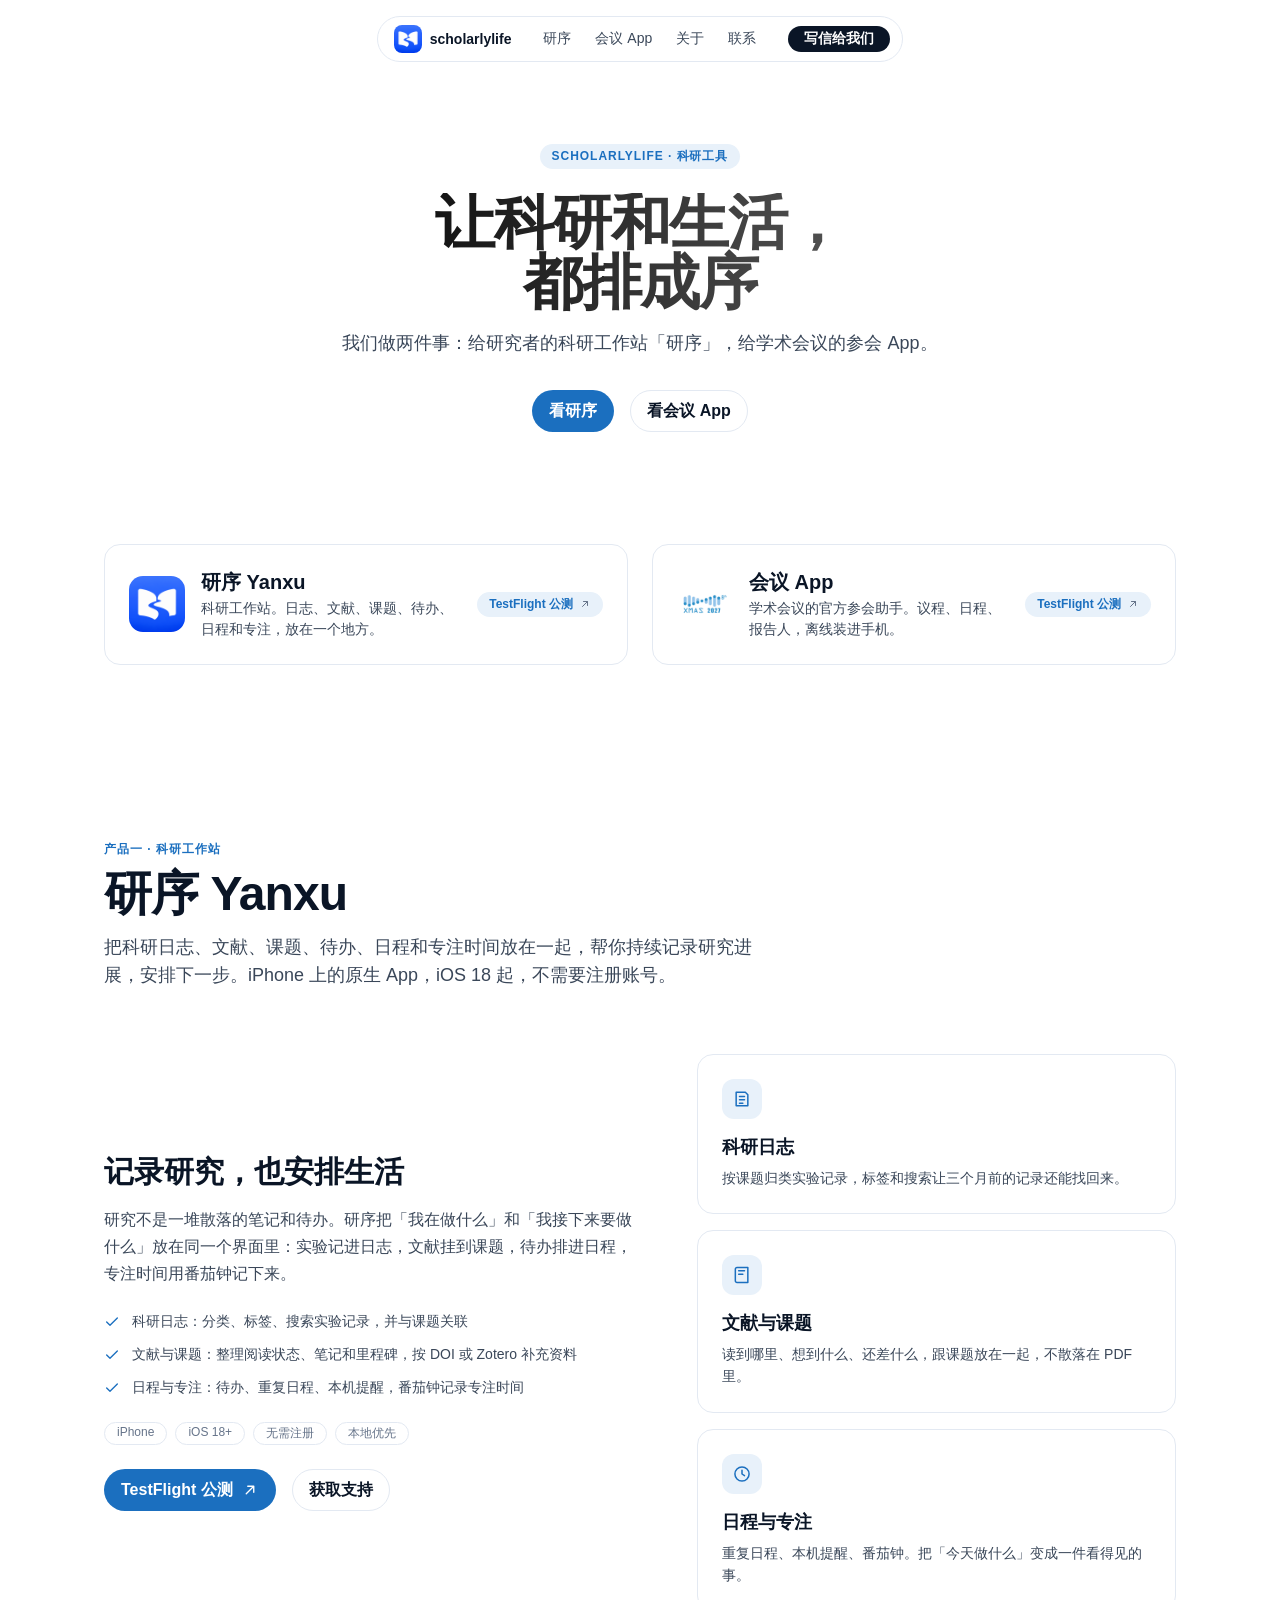
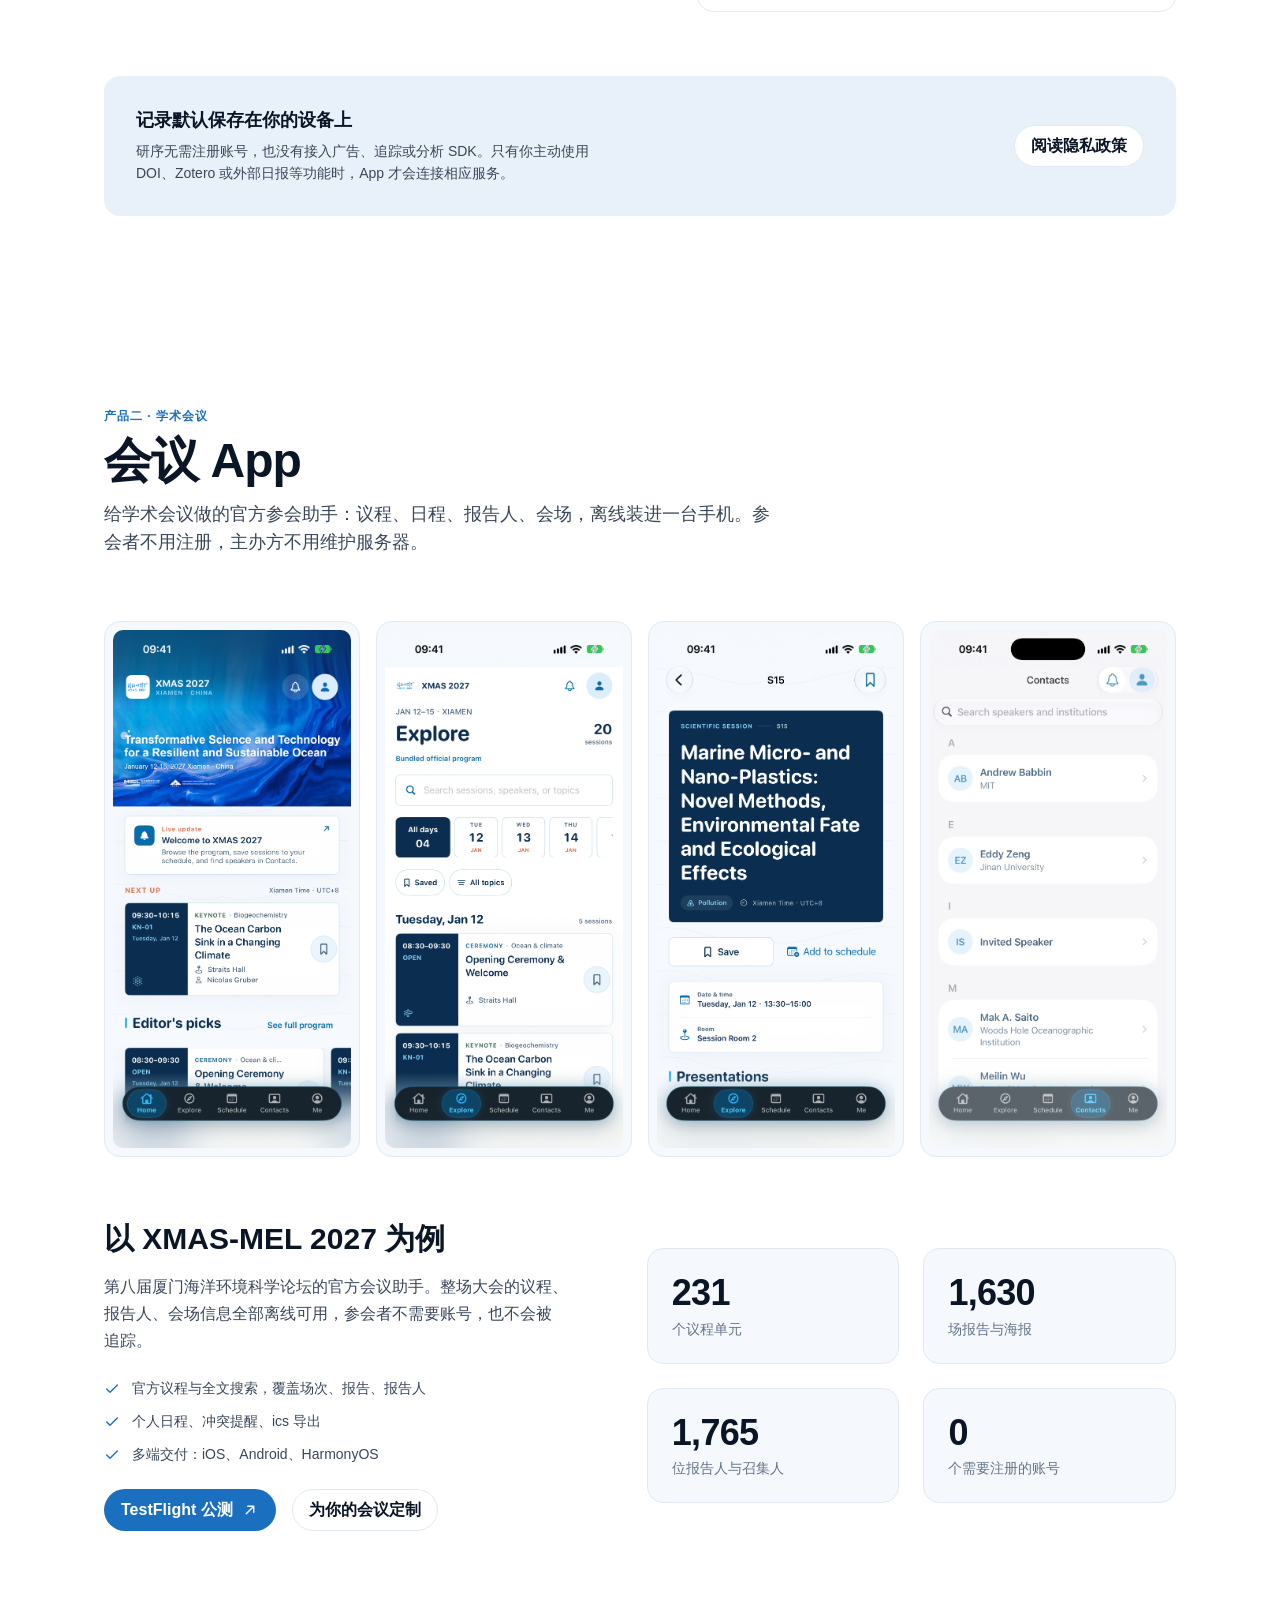
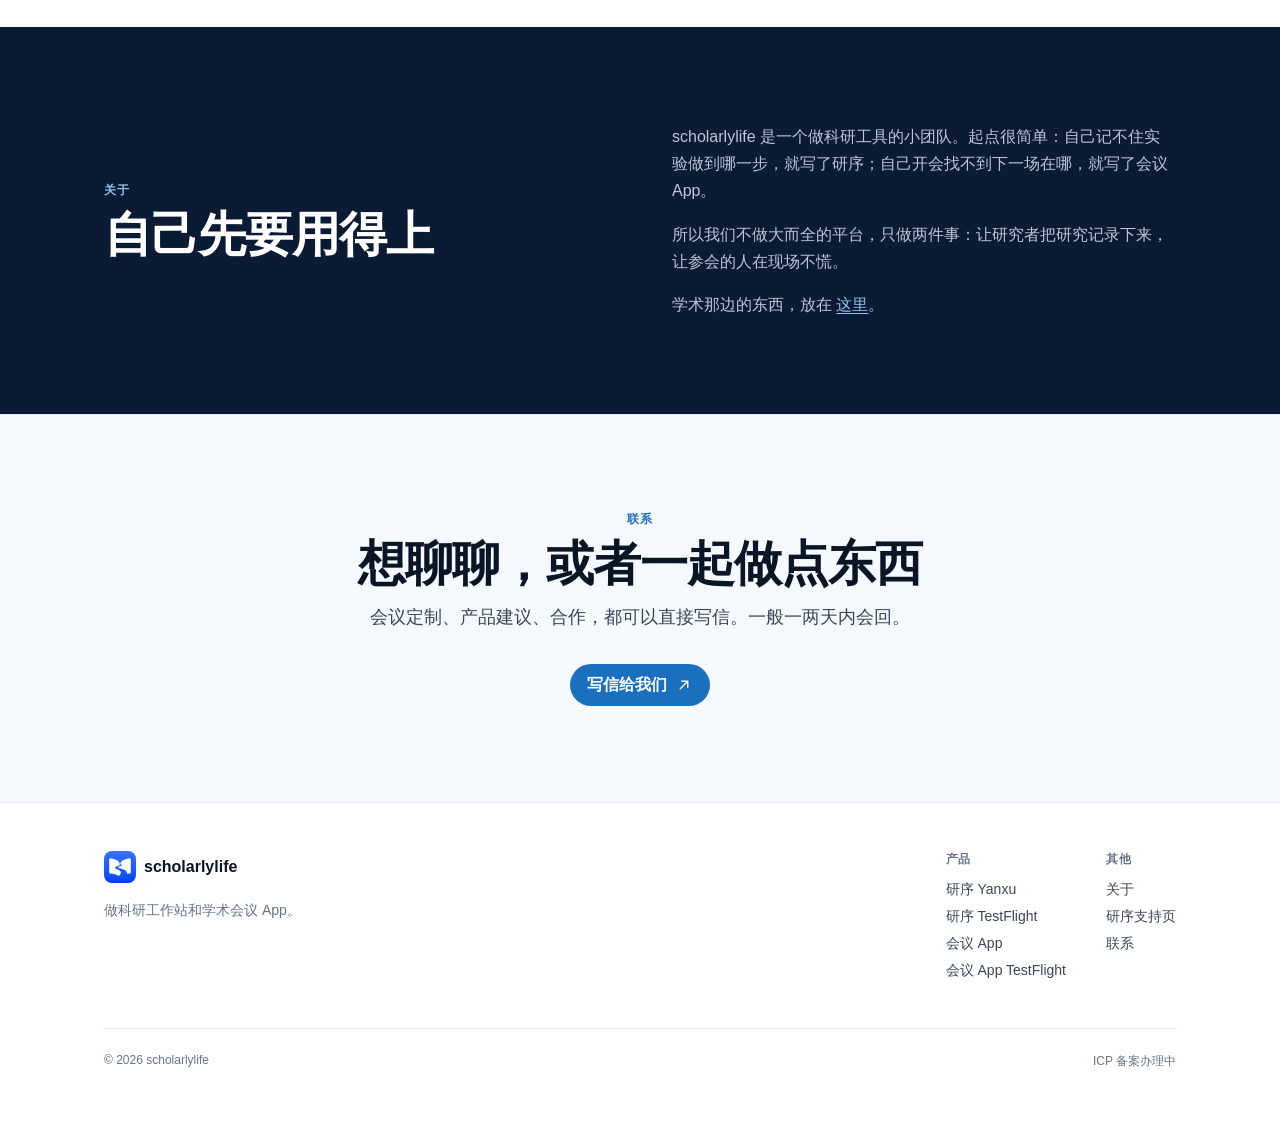
==== commit 80f75231: "Add TestFlight public beta links for Yanxu and XMAS 2027" ====
--- a/index.html
+++ b/index.html
@@ -42,22 +42,26 @@
 </header>
 
 <div class="wrap duo">
-  <a class="duo-card reveal" href="#yanxu">
+  <div class="duo-card reveal">
     <img src="assets/yanxu-icon.png" alt="">
-    <div>
-      <h3>研序 Yanxu</h3>
-      <p>科研工作站。日志、文献、课题、待办、日程和专注，放在一个地方。</p>
-    </div>
-    <svg viewBox="0 0 24 24" fill="none" stroke="currentColor" stroke-width="2" stroke-linecap="round" stroke-linejoin="round"><path d="M5 12h14M13 6l6 6-6 6"/></svg>
-  </a>
-  <a class="duo-card reveal" href="#conference">
+    <div class="duo-text">
+      <a class="duo-title" href="#yanxu"><h3>研序 Yanxu</h3></a>
+      <p>科研工作站。日志、文献、课题、待办、日程和专注，放在一个地方。</p></div>
+    <a class="duo-beta" href="https://testflight.apple.com/join/vVqqX2XB" target="_blank" rel="noopener">
+        TestFlight 公测
+        <svg viewBox="0 0 24 24" fill="none" stroke="currentColor" stroke-width="2" stroke-linecap="round" stroke-linejoin="round"><path d="M7 17 17 7M9 7h8v8"/></svg>
+      </a>
+  </div>
+  <div class="duo-card reveal">
     <img src="assets/xmas-icon.png" alt="">
-    <div>
-      <h3>会议 App</h3>
-      <p>学术会议的官方参会助手。议程、日程、报告人，离线装进手机。</p>
-    </div>
-    <svg viewBox="0 0 24 24" fill="none" stroke="currentColor" stroke-width="2" stroke-linecap="round" stroke-linejoin="round"><path d="M5 12h14M13 6l6 6-6 6"/></svg>
-  </a>
+    <div class="duo-text">
+      <a class="duo-title" href="#conference"><h3>会议 App</h3></a>
+      <p>学术会议的官方参会助手。议程、日程、报告人，离线装进手机。</p></div>
+    <a class="duo-beta" href="https://testflight.apple.com/join/Vf8QCPkp" target="_blank" rel="noopener">
+        TestFlight 公测
+        <svg viewBox="0 0 24 24" fill="none" stroke="currentColor" stroke-width="2" stroke-linecap="round" stroke-linejoin="round"><path d="M7 17 17 7M9 7h8v8"/></svg>
+      </a>
+  </div>
 </div>
 
 <section id="yanxu">
@@ -83,10 +87,13 @@
           <span class="tag">无需注册</span>
           <span class="tag">本地优先</span>
         </div>
-        <a class="btn btn-primary" href="mailto:jiangzheng0332@163.com?subject=研序%20Yanxu">
-          获取支持
-          <svg viewBox="0 0 24 24" width="18" height="18" fill="none" stroke="currentColor" stroke-width="1.8" stroke-linecap="round" stroke-linejoin="round" aria-hidden="true"><path d="M7 17 17 7M9 7h8v8"/></svg>
-        </a>
+        <div class="cta-row">
+          <a class="btn btn-primary" href="https://testflight.apple.com/join/vVqqX2XB" target="_blank" rel="noopener">
+            TestFlight 公测
+            <svg viewBox="0 0 24 24" width="18" height="18" fill="none" stroke="currentColor" stroke-width="1.8" stroke-linecap="round" stroke-linejoin="round" aria-hidden="true"><path d="M7 17 17 7M9 7h8v8"/></svg>
+          </a>
+          <a class="btn btn-ghost" href="mailto:jiangzheng0332@163.com?subject=研序%20Yanxu">获取支持</a>
+        </div>
       </div>
 
       <div class="feature-cards reveal">
@@ -142,10 +149,13 @@
           <li><svg viewBox="0 0 24 24" fill="none" stroke="currentColor" stroke-width="2" stroke-linecap="round" stroke-linejoin="round"><path d="m4 12 5 5L20 6"/></svg><span>个人日程、冲突提醒、ics 导出</span></li>
           <li><svg viewBox="0 0 24 24" fill="none" stroke="currentColor" stroke-width="2" stroke-linecap="round" stroke-linejoin="round"><path d="m4 12 5 5L20 6"/></svg><span>多端交付：iOS、Android、HarmonyOS</span></li>
         </ul>
-        <a class="btn btn-primary" href="mailto:jiangzheng0332@163.com?subject=会议%20App%20定制">
-          为你的会议定制
-          <svg viewBox="0 0 24 24" width="18" height="18" fill="none" stroke="currentColor" stroke-width="1.8" stroke-linecap="round" stroke-linejoin="round" aria-hidden="true"><path d="M7 17 17 7M9 7h8v8"/></svg>
-        </a>
+        <div class="cta-row">
+          <a class="btn btn-primary" href="https://testflight.apple.com/join/Vf8QCPkp" target="_blank" rel="noopener">
+            TestFlight 公测
+            <svg viewBox="0 0 24 24" width="18" height="18" fill="none" stroke="currentColor" stroke-width="1.8" stroke-linecap="round" stroke-linejoin="round" aria-hidden="true"><path d="M7 17 17 7M9 7h8v8"/></svg>
+          </a>
+          <a class="btn btn-ghost" href="mailto:jiangzheng0332@163.com?subject=会议%20App%20定制">为你的会议定制</a>
+        </div>
       </div>
       <div class="case-stats reveal">
         <div><b>231</b><span>个议程单元</span></div>
@@ -195,7 +205,9 @@
           <h4>产品</h4>
           <ul>
             <li><a href="#yanxu">研序 Yanxu</a></li>
+            <li><a href="https://testflight.apple.com/join/vVqqX2XB" target="_blank" rel="noopener">研序 TestFlight</a></li>
             <li><a href="#conference">会议 App</a></li>
+            <li><a href="https://testflight.apple.com/join/Vf8QCPkp" target="_blank" rel="noopener">会议 App TestFlight</a></li>
           </ul>
         </div>
         <div>
--- a/styles.css
+++ b/styles.css
@@ -200,3 +200,20 @@
 .case-stats span{display:block;margin-top:var(--s-75);font-size:14px;color:var(--ink-3)}
 
 #conference .shot-grid.four{margin-bottom:var(--s-700)}
+
+/* duo cards with beta pills */
+.duo-card{align-items:flex-start}
+.duo-title h3{transition:color .3s var(--ease)}
+.duo-title:hover h3{color:var(--blue)}
+.duo-beta{display:inline-flex;align-items:center;gap:6px;margin-top:var(--s-100);
+  font-size:12px;font-weight:600;color:var(--blue);
+  background:var(--blue-soft);border-radius:var(--r-pill);padding:var(--s-50) var(--s-100);
+  transition:background .3s var(--ease),color .3s var(--ease)}
+.duo-beta:hover{background:var(--blue);color:#fff}
+.duo-beta svg{width:12px;height:12px}
+.cta-row{display:flex;gap:var(--s-200);flex-wrap:wrap;margin-top:var(--s-300)}
+
+.duo-card{align-items:center}
+.duo-text{flex:1}
+.duo-beta{margin-top:0;flex:none}
+@media (max-width:760px){.duo-card{flex-wrap:wrap}.duo-beta{margin-left:72px}}
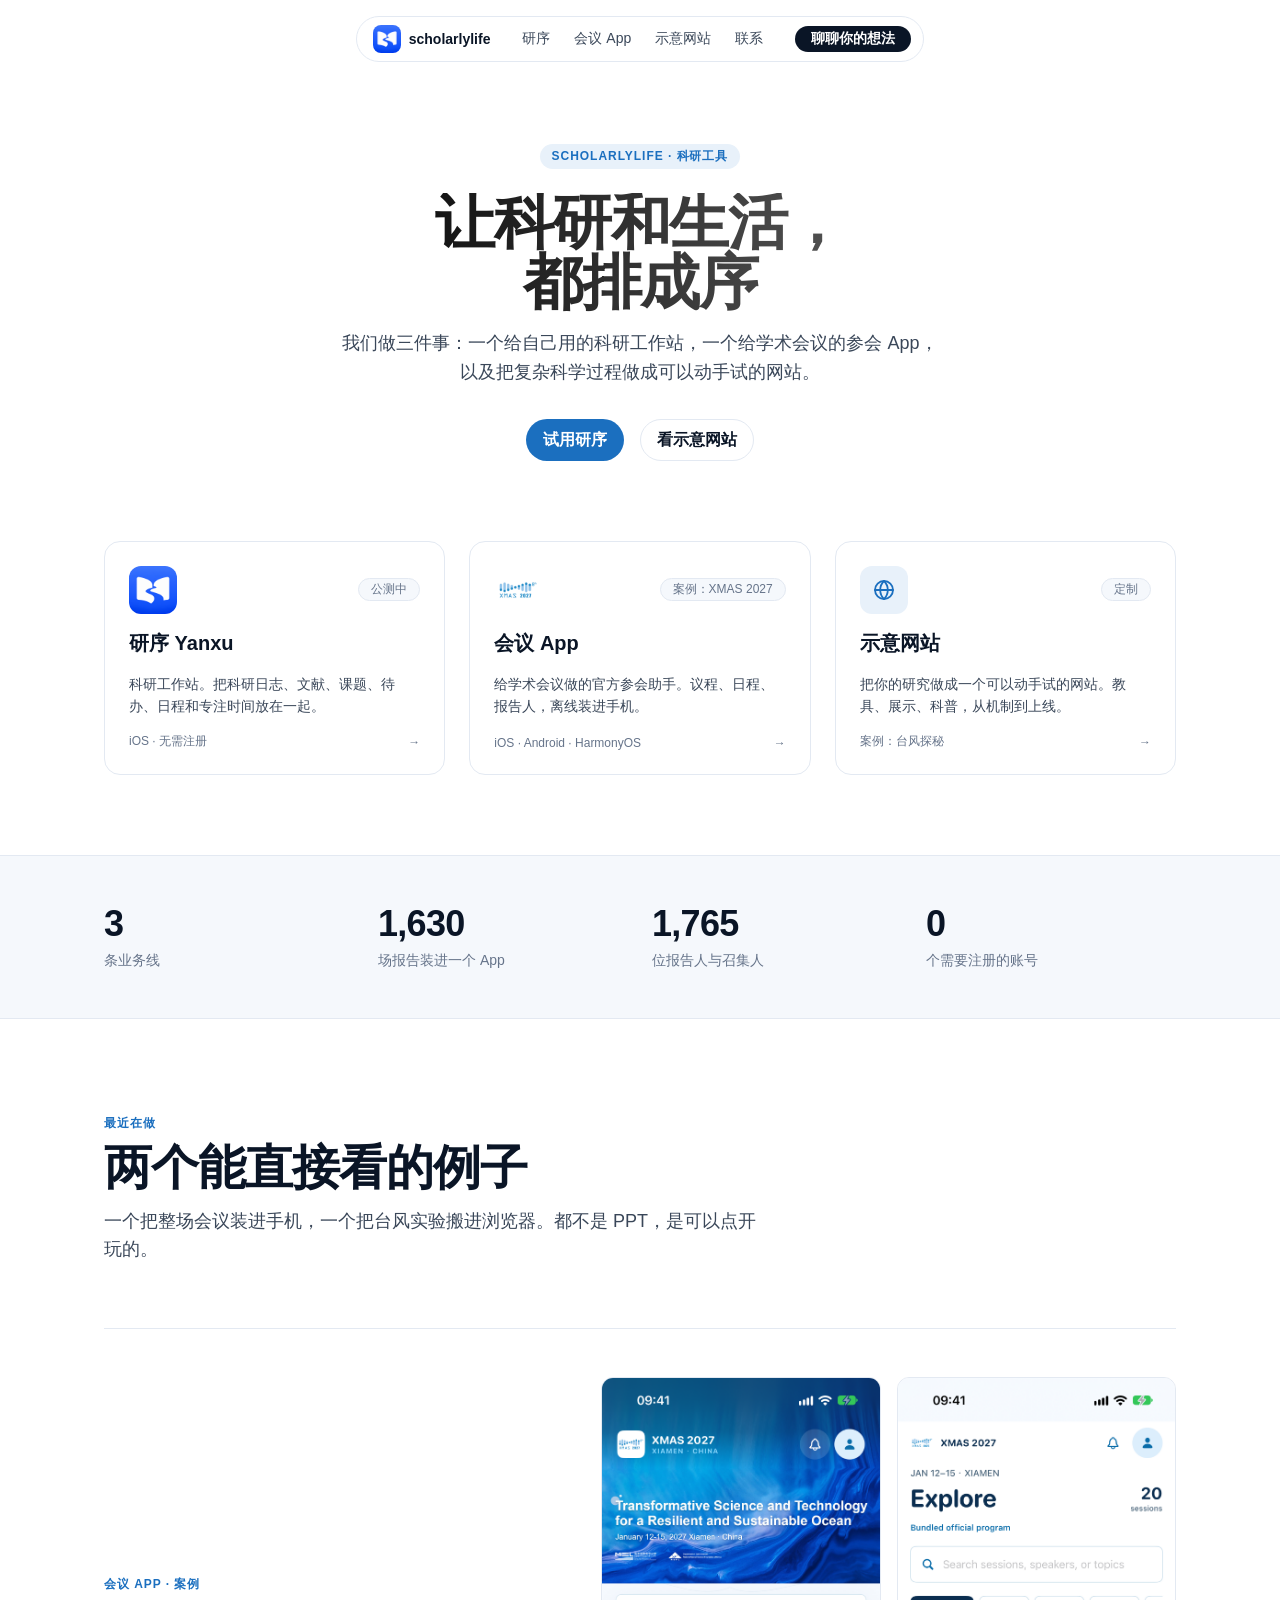
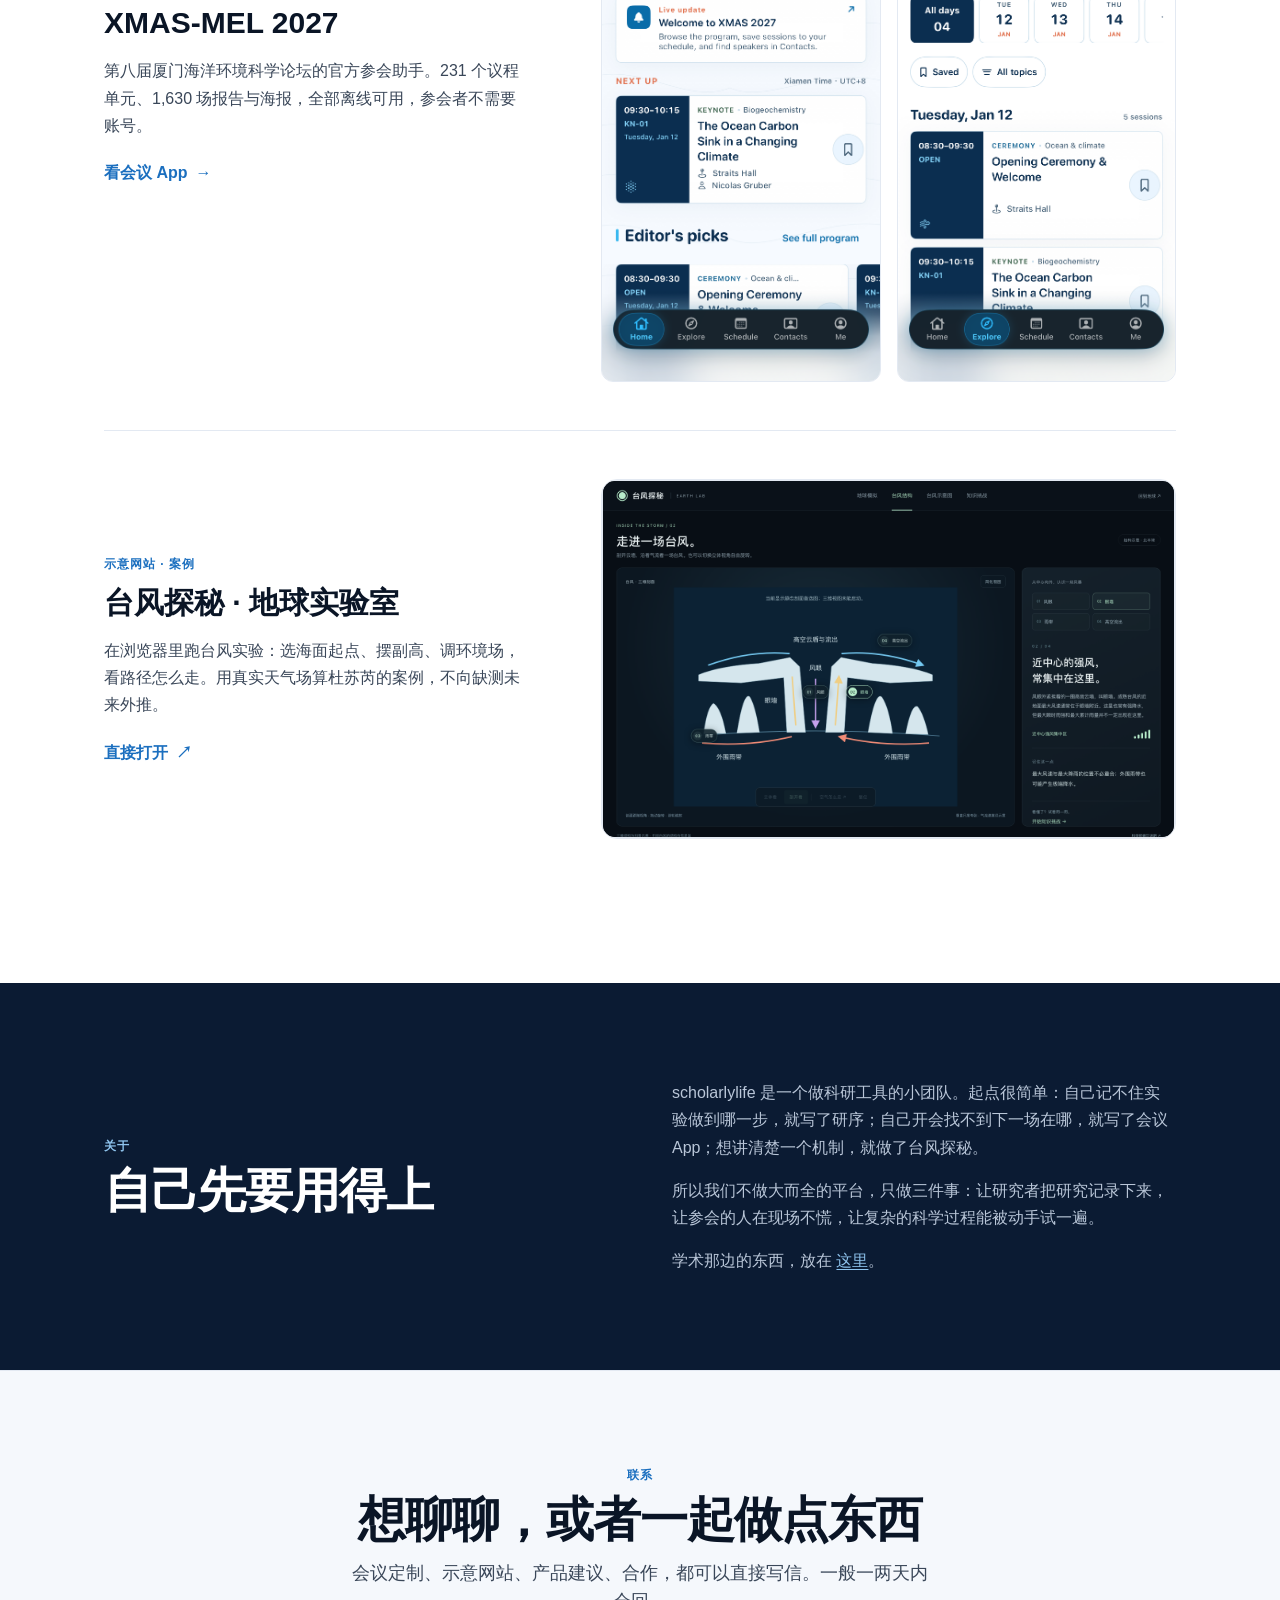
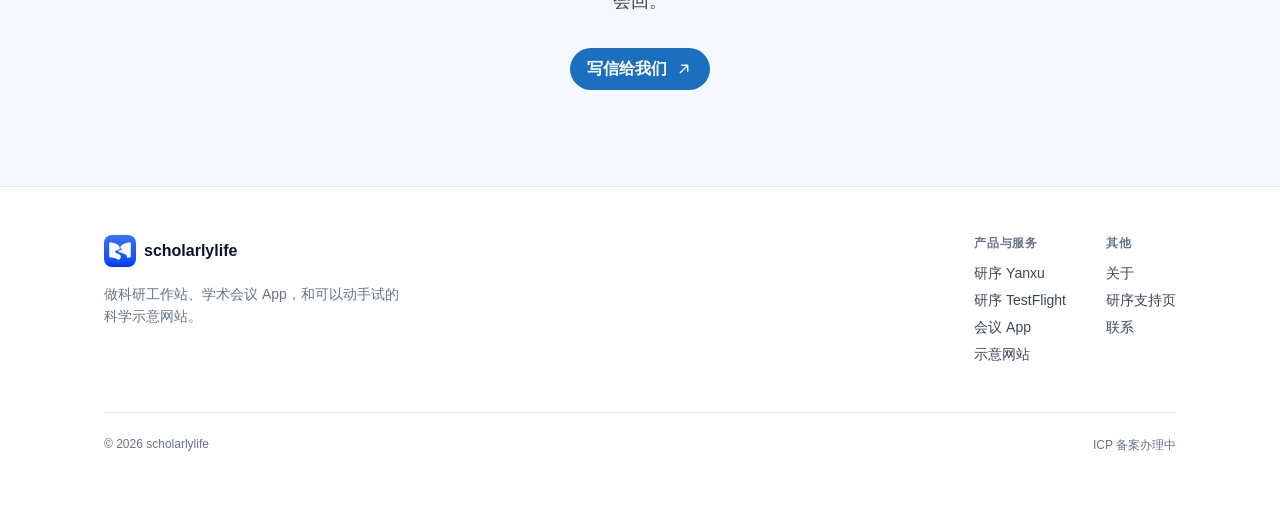
==== commit 8698202a: "Split site into three lines: Yanxu, conference app, interactive science sites" ====
--- a/index.html
+++ b/index.html
@@ -3,10 +3,10 @@
 <head>
 <meta charset="utf-8">
 <meta name="viewport" content="width=device-width, initial-scale=1">
-<title>scholarlylife — 研序科研工作站 · 学术会议 App</title>
-<meta name="description" content="我们做两件事：给研究者的科研工作站「研序」，给学术会议的参会 App。研序把科研日志、文献、课题、待办、日程和专注放在一起。">
+<title>scholarlylife — 科研工具与科学示意网站</title>
+<meta name="description" content="我们做三件事：研序科研工作站、学术会议 App、可交互的科学示意网站。让科研和生活都排成序。">
 <meta property="og:title" content="scholarlylife — 让科研和生活，都排成序">
-<meta property="og:description" content="研序科研工作站，以及为学术会议定制的参会 App。">
+<meta property="og:description" content="研序科研工作站、学术会议 App、可交互的科学示意网站。">
 <meta property="og:type" content="website">
 <link rel="icon" href="assets/yanxu-icon.png">
 <link rel="stylesheet" href="styles.css">
@@ -15,17 +15,17 @@
 
 <nav class="nav">
   <div class="nav-inner">
-    <a class="brand" href="#top">
+    <a class="brand" href="./">
       <img src="assets/yanxu-icon.png" alt="">
       <b>scholarlylife</b>
     </a>
     <div class="nav-links">
-      <a href="#yanxu">研序</a>
-      <a href="#conference">会议 App</a>
-      <a href="#about">关于</a>
+      <a href="yanxu/">研序</a>
+      <a href="conference/">会议 App</a>
+      <a href="studio/">示意网站</a>
       <a href="#contact">联系</a>
     </div>
-    <a class="nav-cta" href="#contact">写信给我们</a>
+    <a class="nav-cta" href="studio/">聊聊你的想法</a>
   </div>
 </nav>
 
@@ -33,135 +33,89 @@
   <div class="wrap">
     <span class="eyebrow">scholarlylife · 科研工具</span>
     <h1 class="heading-1">让科研和生活，<br>都排成序</h1>
-    <p class="lede">我们做两件事：给研究者的科研工作站「研序」，给学术会议的参会 App。</p>
+    <p class="lede">我们做三件事：一个给自己用的科研工作站，一个给学术会议的参会 App，以及把复杂科学过程做成可以动手试的网站。</p>
     <div class="hero-actions">
-      <a class="btn btn-primary" href="#yanxu">看研序</a>
-      <a class="btn btn-ghost" href="#conference">看会议 App</a>
+      <a class="btn btn-primary" href="yanxu/">试用研序</a>
+      <a class="btn btn-ghost" href="studio/">看示意网站</a>
     </div>
   </div>
 </header>
 
-<div class="wrap duo">
-  <div class="duo-card reveal">
-    <img src="assets/yanxu-icon.png" alt="">
-    <div class="duo-text">
-      <a class="duo-title" href="#yanxu"><h3>研序 Yanxu</h3></a>
-      <p>科研工作站。日志、文献、课题、待办、日程和专注，放在一个地方。</p></div>
-    <a class="duo-beta" href="https://testflight.apple.com/join/vVqqX2XB" target="_blank" rel="noopener">
-        TestFlight 公测
-        <svg viewBox="0 0 24 24" fill="none" stroke="currentColor" stroke-width="2" stroke-linecap="round" stroke-linejoin="round"><path d="M7 17 17 7M9 7h8v8"/></svg>
-      </a>
-  </div>
-  <div class="duo-card reveal">
-    <img src="assets/xmas-icon.png" alt="">
-    <div class="duo-text">
-      <a class="duo-title" href="#conference"><h3>会议 App</h3></a>
-      <p>学术会议的官方参会助手。议程、日程、报告人，离线装进手机。</p></div>
-    <a class="duo-beta" href="https://testflight.apple.com/join/Vf8QCPkp" target="_blank" rel="noopener">
-        TestFlight 公测
-        <svg viewBox="0 0 24 24" fill="none" stroke="currentColor" stroke-width="2" stroke-linecap="round" stroke-linejoin="round"><path d="M7 17 17 7M9 7h8v8"/></svg>
-      </a>
+<div class="wrap trio">
+  <a class="trio-card reveal" href="yanxu/">
+    <div class="trio-top">
+      <img src="assets/yanxu-icon.png" alt="">
+      <span class="trio-tag">公测中</span>
+    </div>
+    <h3>研序 Yanxu</h3>
+    <p>科研工作站。把科研日志、文献、课题、待办、日程和专注时间放在一起。</p>
+    <div class="trio-foot"><span>iOS · 无需注册</span><span class="arrow">→</span></div>
+  </a>
+
+  <a class="trio-card reveal" href="conference/">
+    <div class="trio-top">
+      <img src="assets/xmas-icon.png" alt="">
+      <span class="trio-tag">案例：XMAS 2027</span>
+    </div>
+    <h3>会议 App</h3>
+    <p>给学术会议做的官方参会助手。议程、日程、报告人，离线装进手机。</p>
+    <div class="trio-foot"><span>iOS · Android · HarmonyOS</span><span class="arrow">→</span></div>
+  </a>
+
+  <a class="trio-card reveal" href="studio/">
+    <div class="trio-top">
+      <div class="trio-glyph">
+        <svg viewBox="0 0 24 24" fill="none" stroke="currentColor" stroke-width="1.8" stroke-linecap="round" stroke-linejoin="round"><circle cx="12" cy="12" r="9"/><path d="M3 12h18M12 3c2.5 2.5 3.8 5.6 3.8 9S14.5 18.5 12 21c-2.5-2.5-3.8-5.6-3.8-9S9.5 5.5 12 3Z"/></svg>
+      </div>
+      <span class="trio-tag">定制</span>
+    </div>
+    <h3>示意网站</h3>
+    <p>把你的研究做成一个可以动手试的网站。教具、展示、科普，从机制到上线。</p>
+    <div class="trio-foot"><span>案例：台风探秘</span><span class="arrow">→</span></div>
+  </a>
+</div>
+
+<div class="stats">
+  <div class="wrap stats-grid">
+    <div class="stat reveal"><b>3</b><span>条业务线</span></div>
+    <div class="stat reveal"><b>1,630</b><span>场报告装进一个 App</span></div>
+    <div class="stat reveal"><b>1,765</b><span>位报告人与召集人</span></div>
+    <div class="stat reveal"><b>0</b><span>个需要注册的账号</span></div>
   </div>
 </div>
 
-<section id="yanxu">
+<section id="work">
   <div class="wrap">
     <div class="sec-head reveal">
-      <div class="kicker">产品一 · 科研工作站</div>
-      <h2 class="heading-2">研序 Yanxu</h2>
-      <p>把科研日志、文献、课题、待办、日程和专注时间放在一起，帮你持续记录研究进展，安排下一步。iPhone 上的原生 App，iOS 18 起，不需要注册账号。</p>
+      <div class="kicker">最近在做</div>
+      <h2 class="heading-2">两个能直接看的例子</h2>
+      <p>一个把整场会议装进手机，一个把台风实验搬进浏览器。都不是 PPT，是可以点开玩的。</p>
     </div>
 
-    <div class="split">
-      <div class="split-copy reveal">
-        <h3>记录研究，也安排生活</h3>
-        <p>研究不是一堆散落的笔记和待办。研序把「我在做什么」和「我接下来要做什么」放在同一个界面里：实验记进日志，文献挂到课题，待办排进日程，专注时间用番茄钟记下来。</p>
-        <ul class="feat-list">
-          <li><svg viewBox="0 0 24 24" fill="none" stroke="currentColor" stroke-width="2" stroke-linecap="round" stroke-linejoin="round"><path d="m4 12 5 5L20 6"/></svg><span>科研日志：分类、标签、搜索实验记录，并与课题关联</span></li>
-          <li><svg viewBox="0 0 24 24" fill="none" stroke="currentColor" stroke-width="2" stroke-linecap="round" stroke-linejoin="round"><path d="m4 12 5 5L20 6"/></svg><span>文献与课题：整理阅读状态、笔记和里程碑，按 DOI 或 Zotero 补充资料</span></li>
-          <li><svg viewBox="0 0 24 24" fill="none" stroke="currentColor" stroke-width="2" stroke-linecap="round" stroke-linejoin="round"><path d="m4 12 5 5L20 6"/></svg><span>日程与专注：待办、重复日程、本机提醒，番茄钟记录专注时间</span></li>
-        </ul>
-        <div class="tags">
-          <span class="tag">iPhone</span>
-          <span class="tag">iOS 18+</span>
-          <span class="tag">无需注册</span>
-          <span class="tag">本地优先</span>
-        </div>
-        <div class="cta-row">
-          <a class="btn btn-primary" href="https://testflight.apple.com/join/vVqqX2XB" target="_blank" rel="noopener">
-            TestFlight 公测
-            <svg viewBox="0 0 24 24" width="18" height="18" fill="none" stroke="currentColor" stroke-width="1.8" stroke-linecap="round" stroke-linejoin="round" aria-hidden="true"><path d="M7 17 17 7M9 7h8v8"/></svg>
-          </a>
-          <a class="btn btn-ghost" href="mailto:jiangzheng0332@163.com?subject=研序%20Yanxu">获取支持</a>
-        </div>
+    <div class="case-teaser reveal">
+      <div class="case-teaser-copy">
+        <span class="kicker">会议 App · 案例</span>
+        <h3>XMAS-MEL 2027</h3>
+        <p>第八届厦门海洋环境科学论坛的官方参会助手。231 个议程单元、1,630 场报告与海报，全部离线可用，参会者不需要账号。</p>
+        <a class="text-link" href="conference/">看会议 App <span>→</span></a>
       </div>
-
-      <div class="feature-cards reveal">
-        <article class="fcard">
-          <div class="card-ico"><svg viewBox="0 0 24 24" fill="none" stroke="currentColor" stroke-width="1.8" stroke-linecap="round" stroke-linejoin="round"><path d="M5 4h11l3 3v13H5z"/><path d="M9 9h6M9 13h6M9 17h4"/></svg></div>
-          <h4>科研日志</h4>
-          <p>按课题归类实验记录，标签和搜索让三个月前的记录还能找回来。</p>
-        </article>
-        <article class="fcard">
-          <div class="card-ico"><svg viewBox="0 0 24 24" fill="none" stroke="currentColor" stroke-width="1.8" stroke-linecap="round" stroke-linejoin="round"><path d="M4 19V5a2 2 0 0 1 2-2h13v18H6a2 2 0 0 1-2-2Z"/><path d="M8 7h7M8 11h5"/></svg></div>
-          <h4>文献与课题</h4>
-          <p>读到哪里、想到什么、还差什么，跟课题放在一起，不散落在 PDF 里。</p>
-        </article>
-        <article class="fcard">
-          <div class="card-ico"><svg viewBox="0 0 24 24" fill="none" stroke="currentColor" stroke-width="1.8" stroke-linecap="round" stroke-linejoin="round"><circle cx="12" cy="12" r="8.5"/><path d="M12 7.5V12l3 2"/></svg></div>
-          <h4>日程与专注</h4>
-          <p>重复日程、本机提醒、番茄钟。把「今天做什么」变成一件看得见的事。</p>
-        </article>
+      <div class="case-teaser-shots">
+        <img src="assets/xmas-01-home.png" alt="XMAS 2027 App 首页">
+        <img src="assets/xmas-02-program.png" alt="议程列表">
       </div>
     </div>
 
-    <div class="privacy-strip reveal">
-      <div>
-        <h4>记录默认保存在你的设备上</h4>
-        <p>研序无需注册账号，也没有接入广告、追踪或分析 SDK。只有你主动使用 DOI、Zotero 或外部日报等功能时，App 才会连接相应服务。</p>
+    <div class="case-teaser reveal">
+      <div class="case-teaser-copy">
+        <span class="kicker">示意网站 · 案例</span>
+        <h3>台风探秘 · 地球实验室</h3>
+        <p>在浏览器里跑台风实验：选海面起点、摆副高、调环境场，看路径怎么走。用真实天气场算杜苏芮的案例，不向缺测未来外推。</p>
+        <a class="text-link" href="https://brian-jiangz.github.io/typhoon-explorer/" target="_blank" rel="noopener">直接打开 <span>↗</span></a>
       </div>
-      <a class="btn btn-ghost" href="https://brian-jiangz.github.io/yanxu-support/privacy/" target="_blank" rel="noopener">阅读隐私政策</a>
-    </div>
-  </div>
-</section>
-
-<section id="conference">
-  <div class="wrap">
-    <div class="sec-head reveal">
-      <div class="kicker">产品二 · 学术会议</div>
-      <h2 class="heading-2">会议 App</h2>
-      <p>给学术会议做的官方参会助手：议程、日程、报告人、会场，离线装进一台手机。参会者不用注册，主办方不用维护服务器。</p>
-    </div>
-
-    <div class="shot-grid four reveal">
-      <figure><img src="assets/xmas-01-home.png" alt="会议 App 首页"></figure>
-      <figure><img src="assets/xmas-02-program.png" alt="议程列表"></figure>
-      <figure><img src="assets/xmas-03-session.png" alt="场次详情"></figure>
-      <figure><img src="assets/xmas-04-contacts.png" alt="报告人目录"></figure>
-    </div>
-
-    <div class="split reverse">
-      <div class="split-copy reveal">
-        <h3>以 XMAS-MEL 2027 为例</h3>
-        <p>第八届厦门海洋环境科学论坛的官方会议助手。整场大会的议程、报告人、会场信息全部离线可用，参会者不需要账号，也不会被追踪。</p>
-        <ul class="feat-list">
-          <li><svg viewBox="0 0 24 24" fill="none" stroke="currentColor" stroke-width="2" stroke-linecap="round" stroke-linejoin="round"><path d="m4 12 5 5L20 6"/></svg><span>官方议程与全文搜索，覆盖场次、报告、报告人</span></li>
-          <li><svg viewBox="0 0 24 24" fill="none" stroke="currentColor" stroke-width="2" stroke-linecap="round" stroke-linejoin="round"><path d="m4 12 5 5L20 6"/></svg><span>个人日程、冲突提醒、ics 导出</span></li>
-          <li><svg viewBox="0 0 24 24" fill="none" stroke="currentColor" stroke-width="2" stroke-linecap="round" stroke-linejoin="round"><path d="m4 12 5 5L20 6"/></svg><span>多端交付：iOS、Android、HarmonyOS</span></li>
-        </ul>
-        <div class="cta-row">
-          <a class="btn btn-primary" href="https://testflight.apple.com/join/Vf8QCPkp" target="_blank" rel="noopener">
-            TestFlight 公测
-            <svg viewBox="0 0 24 24" width="18" height="18" fill="none" stroke="currentColor" stroke-width="1.8" stroke-linecap="round" stroke-linejoin="round" aria-hidden="true"><path d="M7 17 17 7M9 7h8v8"/></svg>
-          </a>
-          <a class="btn btn-ghost" href="mailto:jiangzheng0332@163.com?subject=会议%20App%20定制">为你的会议定制</a>
-        </div>
-      </div>
-      <div class="case-stats reveal">
-        <div><b>231</b><span>个议程单元</span></div>
-        <div><b>1,630</b><span>场报告与海报</span></div>
-        <div><b>1,765</b><span>位报告人与召集人</span></div>
-        <div><b>0</b><span>个需要注册的账号</span></div>
+      <div class="case-teaser-shots">
+        <a class="case-teaser-wide" href="https://brian-jiangz.github.io/typhoon-explorer/structure.html" target="_blank" rel="noopener">
+          <img src="assets/typhoon-structure.png" alt="台风探秘 · 台风结构页面">
+        </a>
       </div>
     </div>
   </div>
@@ -174,8 +128,8 @@
       <h2 class="heading-2">自己先要用得上</h2>
     </div>
     <div class="reveal">
-      <p>scholarlylife 是一个做科研工具的小团队。起点很简单：自己记不住实验做到哪一步，就写了研序；自己开会找不到下一场在哪，就写了会议 App。</p>
-      <p style="margin-top:var(--s-200)">所以我们不做大而全的平台，只做两件事：让研究者把研究记录下来，让参会的人在现场不慌。</p>
+      <p>scholarlylife 是一个做科研工具的小团队。起点很简单：自己记不住实验做到哪一步，就写了研序；自己开会找不到下一场在哪，就写了会议 App；想讲清楚一个机制，就做了台风探秘。</p>
+      <p style="margin-top:var(--s-200)">所以我们不做大而全的平台，只做三件事：让研究者把研究记录下来，让参会的人在现场不慌，让复杂的科学过程能被动手试一遍。</p>
       <p style="margin-top:var(--s-200)">学术那边的东西，放在 <a href="https://brian-jiangz.github.io/" target="_blank" rel="noopener">这里</a>。</p>
     </div>
   </div>
@@ -185,7 +139,7 @@
   <div class="wrap inner reveal">
     <div class="kicker">联系</div>
     <h2 class="heading-2">想聊聊，或者一起做点东西</h2>
-    <p>会议定制、产品建议、合作，都可以直接写信。一般一两天内会回。</p>
+    <p>会议定制、示意网站、产品建议、合作，都可以直接写信。一般一两天内会回。</p>
     <a class="btn btn-primary" href="mailto:jiangzheng0332@163.com">
       写信给我们
       <svg viewBox="0 0 24 24" width="18" height="18" fill="none" stroke="currentColor" stroke-width="1.8" stroke-linecap="round" stroke-linejoin="round" aria-hidden="true"><path d="M7 17 17 7M9 7h8v8"/></svg>
@@ -198,16 +152,16 @@
     <div class="foot-grid">
       <div>
         <div class="foot-brand"><img src="assets/yanxu-icon.png" alt=""><b>scholarlylife</b></div>
-        <p>做科研工作站和学术会议 App。</p>
+        <p>做科研工作站、学术会议 App，和可以动手试的科学示意网站。</p>
       </div>
       <div class="foot-links">
         <div>
-          <h4>产品</h4>
+          <h4>产品与服务</h4>
           <ul>
-            <li><a href="#yanxu">研序 Yanxu</a></li>
-            <li><a href="https://testflight.apple.com/join/vVqqX2XB" target="_blank" rel="noopener">研序 TestFlight</a></li>
-            <li><a href="#conference">会议 App</a></li>
-            <li><a href="https://testflight.apple.com/join/Vf8QCPkp" target="_blank" rel="noopener">会议 App TestFlight</a></li>
+            <li><a href="yanxu/">研序 Yanxu</a></li>
+            <li><a href="yanxu/">研序 TestFlight</a></li>
+            <li><a href="conference/">会议 App</a></li>
+            <li><a href="studio/">示意网站</a></li>
           </ul>
         </div>
         <div>
--- a/styles.css
+++ b/styles.css
@@ -217,3 +217,157 @@
 .duo-text{flex:1}
 .duo-beta{margin-top:0;flex:none}
 @media (max-width:760px){.duo-card{flex-wrap:wrap}.duo-beta{margin-left:72px}}
+
+/* ================= P0 subpages ================= */
+.page-hero{padding:calc(var(--s-900) + var(--s-600)) 0 var(--s-800)}
+.page-hero .wrap{max-width:920px}
+.page-hero h1{margin:var(--s-300) 0 var(--s-200);text-wrap:balance;
+  background:linear-gradient(90deg,#000 0%,#666 100%);
+  -webkit-background-clip:text;background-clip:text;color:transparent}
+.page-hero .lede{max-width:680px;color:var(--ink-2);font-size:18px;line-height:1.6;text-wrap:pretty}
+.page-hero .hero-actions{margin-top:var(--s-400)}
+
+.scenes{display:grid;grid-template-columns:repeat(3,1fr);gap:var(--s-300)}
+.scene{padding:var(--s-300);border:1px solid var(--line);border-radius:var(--r-card);background:#fff;
+  transition:transform .5s var(--ease),box-shadow .5s var(--ease),border-color .3s var(--ease)}
+.scene:hover{transform:translateY(-4px);box-shadow:0 24px 48px -32px rgba(11,27,51,.35);border-color:#CFDCEA}
+.scene h3{font-size:18px;font-weight:600;margin:var(--s-200) 0 var(--s-75)}
+.scene p{font-size:14px;line-height:1.6;color:var(--ink-2)}
+@media (max-width:900px){.scenes{grid-template-columns:1fr}}
+
+.steps4{display:grid;grid-template-columns:repeat(4,1fr);gap:var(--s-300);counter-reset:s4}
+.steps4 .step{padding-top:var(--s-300)}
+.steps4 .step::before{counter-increment:s4;content:"0" counter(s4);
+  font-size:12px;font-weight:600;letter-spacing:.08em;color:var(--blue)}
+.steps4 .step h3{margin-top:var(--s-100)}
+.step h3{font-size:18px;font-weight:600;margin-bottom:var(--s-75)}
+.step p{font-size:14px;line-height:1.6;color:var(--ink-2)}
+@media (max-width:900px){.steps4{grid-template-columns:1fr 1fr}}
+@media (max-width:600px){.steps4{grid-template-columns:1fr}}
+
+/* FAQ */
+.faq{display:grid;grid-template-columns:.85fr 1.15fr;gap:var(--s-700)}
+.faq-list{display:flex;flex-direction:column;border-top:1px solid var(--line)}
+details{border-bottom:1px solid var(--line);padding:var(--s-200) 0}
+summary{cursor:pointer;list-style:none;display:flex;justify-content:space-between;align-items:flex-start;
+  gap:var(--s-200);font-size:16px;font-weight:600}
+summary::-webkit-details-marker{display:none}
+summary::marker{content:""}
+summary::after{content:"+";font-size:20px;line-height:1;color:var(--ink-3);
+  flex:none;transition:transform .3s var(--ease),color .3s var(--ease)}
+details[open] summary::after{content:"+";transform:rotate(45deg);color:var(--blue)}
+details p{margin-top:var(--s-100);font-size:14px;line-height:1.7;color:var(--ink-2);max-width:56ch}
+@media (max-width:860px){.faq{grid-template-columns:1fr;gap:var(--s-500)}}
+
+.case-band{background:var(--bg-2);border:1px solid var(--line);border-radius:24px;padding:var(--s-600)}
+.case-head{display:grid;grid-template-columns:1fr;gap:var(--s-400)}
+.case-head h3{font-size:30px;line-height:1.2;font-weight:600;margin:var(--s-100) 0 var(--s-200)}
+.case-head p{font-size:16px;line-height:1.7;color:var(--ink-2)}
+@media (max-width:900px){.case-head{gap:var(--s-400)}}
+.case-stats-inline{display:grid;grid-template-columns:1fr 1fr;gap:var(--s-200)}
+.case-stats-inline div{background:#fff;border:1px solid var(--line);border-radius:var(--r-card);padding:var(--s-200)}
+.case-stats-inline b{display:block;font-size:30px;line-height:1.1;font-weight:600;letter-spacing:-.02em}
+.case-stats-inline span{display:block;margin-top:var(--s-50);font-size:12px;color:var(--ink-3)}
+.case-shots{display:grid;grid-template-columns:repeat(4,1fr);gap:var(--s-200);margin-top:var(--s-500)}
+.case-shots img{border-radius:10px;border:1px solid var(--line)}
+@media (max-width:900px){.case-shots{grid-template-columns:1fr 1fr}}
+
+.case-visual{margin-top:var(--s-500)}
+.case-visual img{width:100%;border-radius:12px;border:1px solid var(--line)}
+
+.case-teaser-wide{grid-column:span 2;display:block;border-radius:var(--r-card);overflow:hidden;border:1px solid var(--line)}
+.case-teaser-wide img{width:100%;display:block}
+
+.prose{max-width:720px}
+.prose p{font-size:16px;line-height:1.75;color:var(--ink-2);text-wrap:pretty}
+.prose p + p{margin-top:var(--s-200)}
+.prose h3{font-size:20px;font-weight:600;margin:var(--s-500) 0 var(--s-100)}
+
+.pill-list{display:flex;gap:var(--s-75);flex-wrap:wrap}
+
+/* ---- homepage trio ---- */
+.trio{display:grid;grid-template-columns:repeat(3,1fr);gap:var(--s-300);padding-bottom:var(--s-800)}
+.trio-card{display:flex;flex-direction:column;gap:var(--s-200);padding:var(--s-300);
+  background:#fff;border:1px solid var(--line);border-radius:var(--r-card);
+  transition:transform .5s var(--ease),box-shadow .5s var(--ease),border-color .3s var(--ease)}
+.trio-card:hover{transform:translateY(-4px);box-shadow:0 24px 48px -32px rgba(11,27,51,.35);border-color:#CFDCEA}
+.trio-top{display:flex;align-items:center;justify-content:space-between;gap:var(--s-100)}
+.trio-top img{width:48px;height:48px;border-radius:12px}
+.trio-glyph{width:48px;height:48px;border-radius:12px;background:var(--blue-soft);color:var(--blue);display:grid;place-items:center}
+.trio-glyph svg{width:24px;height:24px}
+.trio-tag{font-size:12px;font-weight:500;color:var(--ink-3);background:var(--bg-2);
+  border:1px solid var(--line);border-radius:var(--r-pill);padding:var(--s-25) var(--s-100)}
+.trio-card h3{font-size:20px;font-weight:600}
+.trio-card p{font-size:14px;line-height:1.6;color:var(--ink-2);flex:1}
+.trio-foot{display:flex;align-items:center;justify-content:space-between;gap:var(--s-100);
+  font-size:12px;color:var(--ink-3)}
+.trio-card .arrow{color:var(--ink-3);transition:transform .3s var(--ease),color .3s var(--ease)}
+.trio-card:hover .arrow{transform:translateX(4px);color:var(--blue)}
+@media (max-width:900px){.trio{grid-template-columns:1fr}}
+
+/* ---- case teaser ---- */
+.case-teaser{display:grid;grid-template-columns:1fr 1fr;gap:var(--s-700);align-items:center;
+  padding:var(--s-600) 0;border-top:1px solid var(--line)}
+.case-teaser:first-of-type{border-top:0}
+.case-teaser-copy h3{font-size:30px;line-height:1.2;font-weight:600;margin:var(--s-100) 0 var(--s-200)}
+.case-teaser-copy p{font-size:16px;line-height:1.7;color:var(--ink-2);max-width:48ch}
+.text-link{display:inline-flex;align-items:center;gap:var(--s-75);margin-top:var(--s-300);
+  font-size:16px;font-weight:600;color:var(--blue)}
+.text-link span{transition:transform .3s var(--ease)}
+.text-link:hover span{transform:translateX(4px)}
+.case-teaser-shots{display:grid;grid-template-columns:1fr 1fr;gap:var(--s-200)}
+.case-teaser-shots img{border-radius:12px;border:1px solid var(--line)}
+.glyph-panel{grid-column:span 2;display:flex;flex-direction:column;align-items:center;justify-content:center;
+  gap:var(--s-200);padding:var(--s-600);background:var(--bg-2);border:1px solid var(--line);border-radius:var(--r-card);
+  color:var(--blue)}
+.glyph-panel svg{width:64px;height:64px}
+.glyph-panel span{font-size:14px;font-weight:500;color:var(--ink-2)}
+@media (max-width:900px){.case-teaser{grid-template-columns:1fr;gap:var(--s-400)}}
+
+/* 4-up feature cards on subpages */
+.feature-cards4{display:grid;grid-template-columns:repeat(4,1fr);gap:var(--s-200)}
+@media (max-width:1000px){.feature-cards4{grid-template-columns:1fr 1fr}}
+@media (max-width:640px){.feature-cards4{grid-template-columns:1fr}}
+.nav-links a.active{color:var(--blue)}
+
+/* overflow guards: grid tracks must be able to shrink below image intrinsic width */
+.case-teaser,.case-teaser-shots,.case-shots,.case-head,.case-visual,.trio,.scenes,.stats-grid,.feature-cards4,.steps4,.faq,.band-grid,.shot-grid,.case-stats-inline{
+  grid-template-columns:repeat(auto-fit,minmax(0,1fr));
+}
+.case-teaser{grid-template-columns:repeat(2,minmax(0,1fr))}
+.case-teaser-shots{grid-template-columns:repeat(2,minmax(0,1fr))}
+.case-shots{grid-template-columns:repeat(4,minmax(0,1fr))}
+.trio{grid-template-columns:repeat(3,minmax(0,1fr))}
+.scenes{grid-template-columns:repeat(3,minmax(0,1fr))}
+.stats-grid{grid-template-columns:repeat(4,minmax(0,1fr))}
+.band-grid{grid-template-columns:repeat(2,minmax(0,1fr))}
+.case-stats-inline{grid-template-columns:repeat(2,minmax(0,1fr))}
+.faq{grid-template-columns:.85fr 1.15fr}
+.case-teaser > *,.case-teaser-shots > *,.case-shots > *,.case-head > *,.trio > *,.scenes > *,.case-stats-inline > *{min-width:0}
+.case-teaser-shots img,.case-shots img,.case-visual img,.case-teaser-wide img,.shot-grid img{width:100%;height:auto}
+@media (max-width:900px){
+  .case-teaser{grid-template-columns:minmax(0,1fr)}
+  .trio,.scenes,.band-grid,.faq{grid-template-columns:minmax(0,1fr)}
+  .case-shots{grid-template-columns:repeat(2,minmax(0,1fr))}
+}
+@media (max-width:760px){
+  .stats-grid{grid-template-columns:repeat(2,minmax(0,1fr))}
+  .steps4{grid-template-columns:repeat(2,minmax(0,1fr))}
+}
+@media (max-width:600px){
+  .steps4{grid-template-columns:minmax(0,1fr)}
+  .case-shots{grid-template-columns:repeat(2,minmax(0,1fr))}
+}
+
+@media (max-width:600px){
+  .case-stats-inline b{font-size:22px;letter-spacing:0}
+  .case-stats-inline div{padding:var(--s-200)}
+  .case-band{padding:var(--s-300)}
+}
+
+/* feature cards must wrap before they get narrow */
+.feature-cards4{grid-template-columns:repeat(4,minmax(0,1fr))}
+@media (max-width:1100px){.feature-cards4{grid-template-columns:repeat(2,minmax(0,1fr))}}
+@media (max-width:600px){.feature-cards4{grid-template-columns:minmax(0,1fr)}}
+@media (max-width:600px){.case-stats-inline{grid-template-columns:minmax(0,1fr)}}
+@media (min-width:901px){.case-teaser{grid-template-columns:.86fr 1.14fr}}
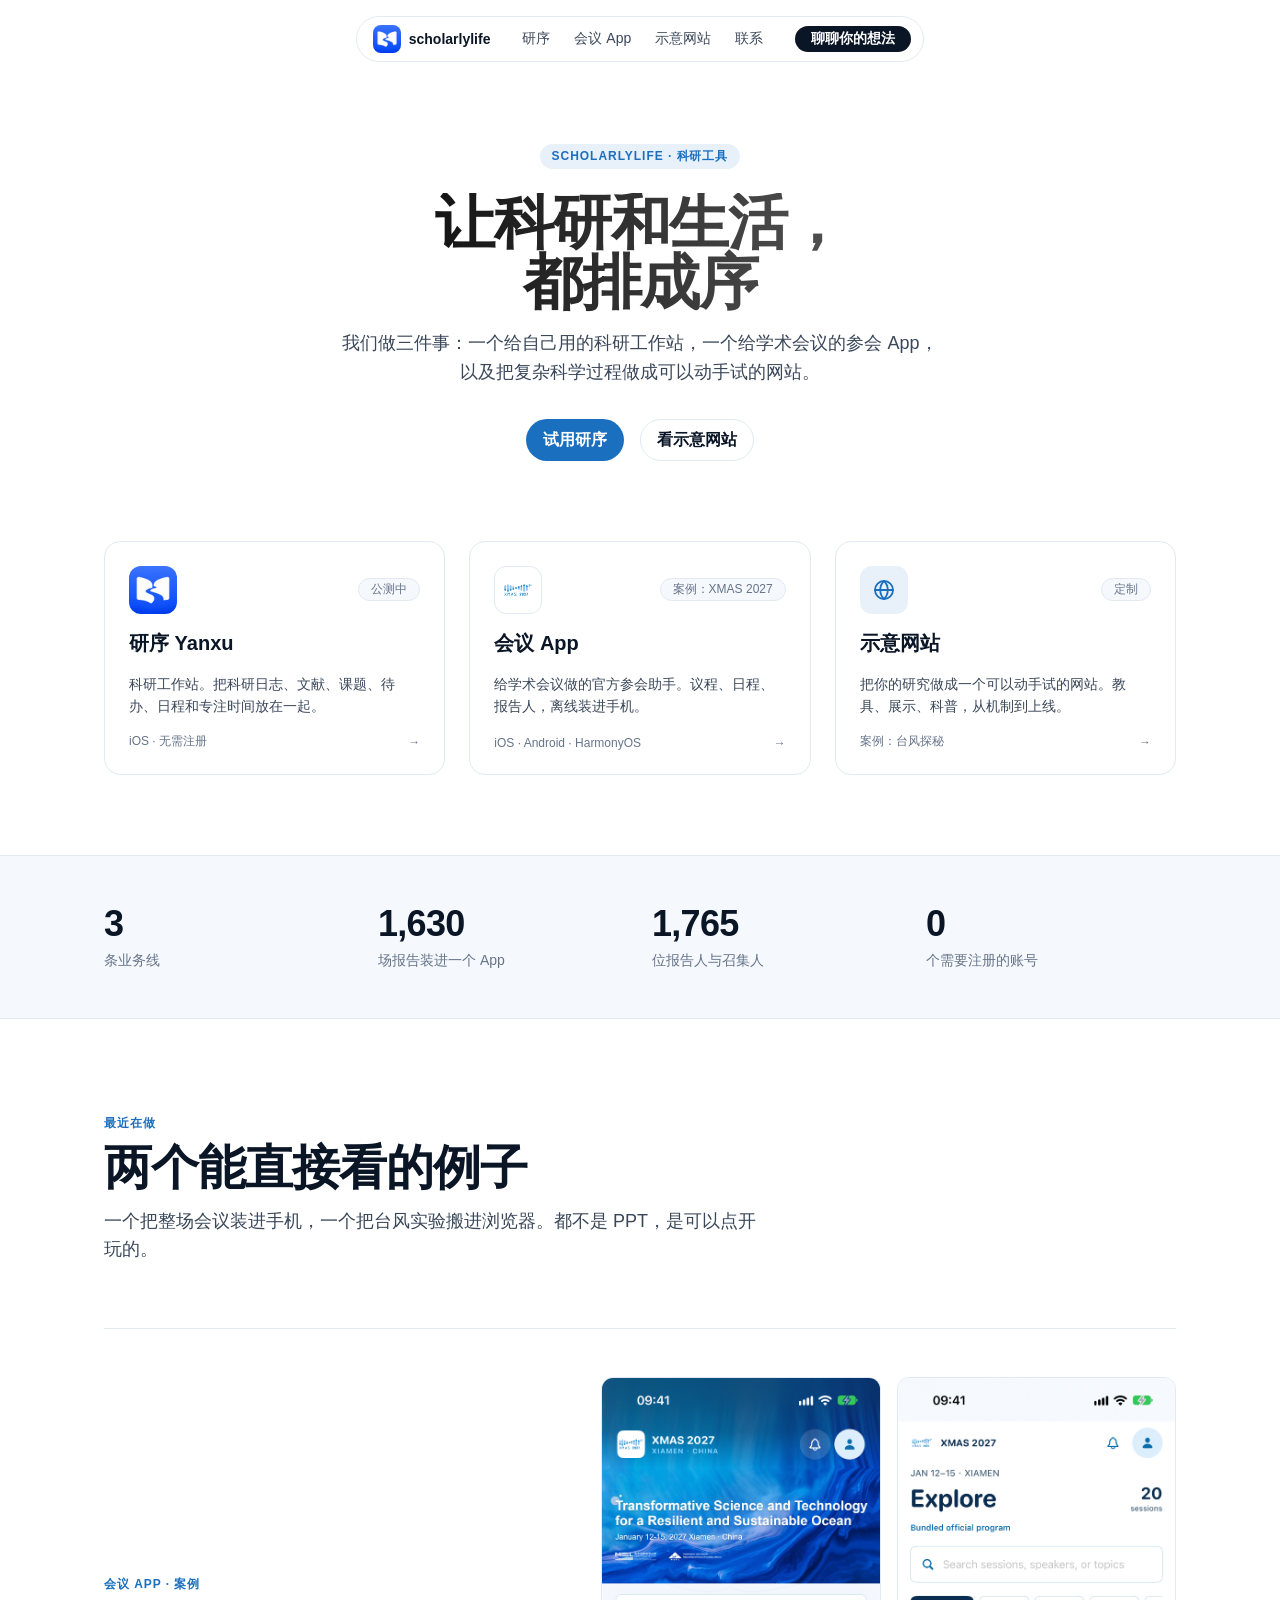
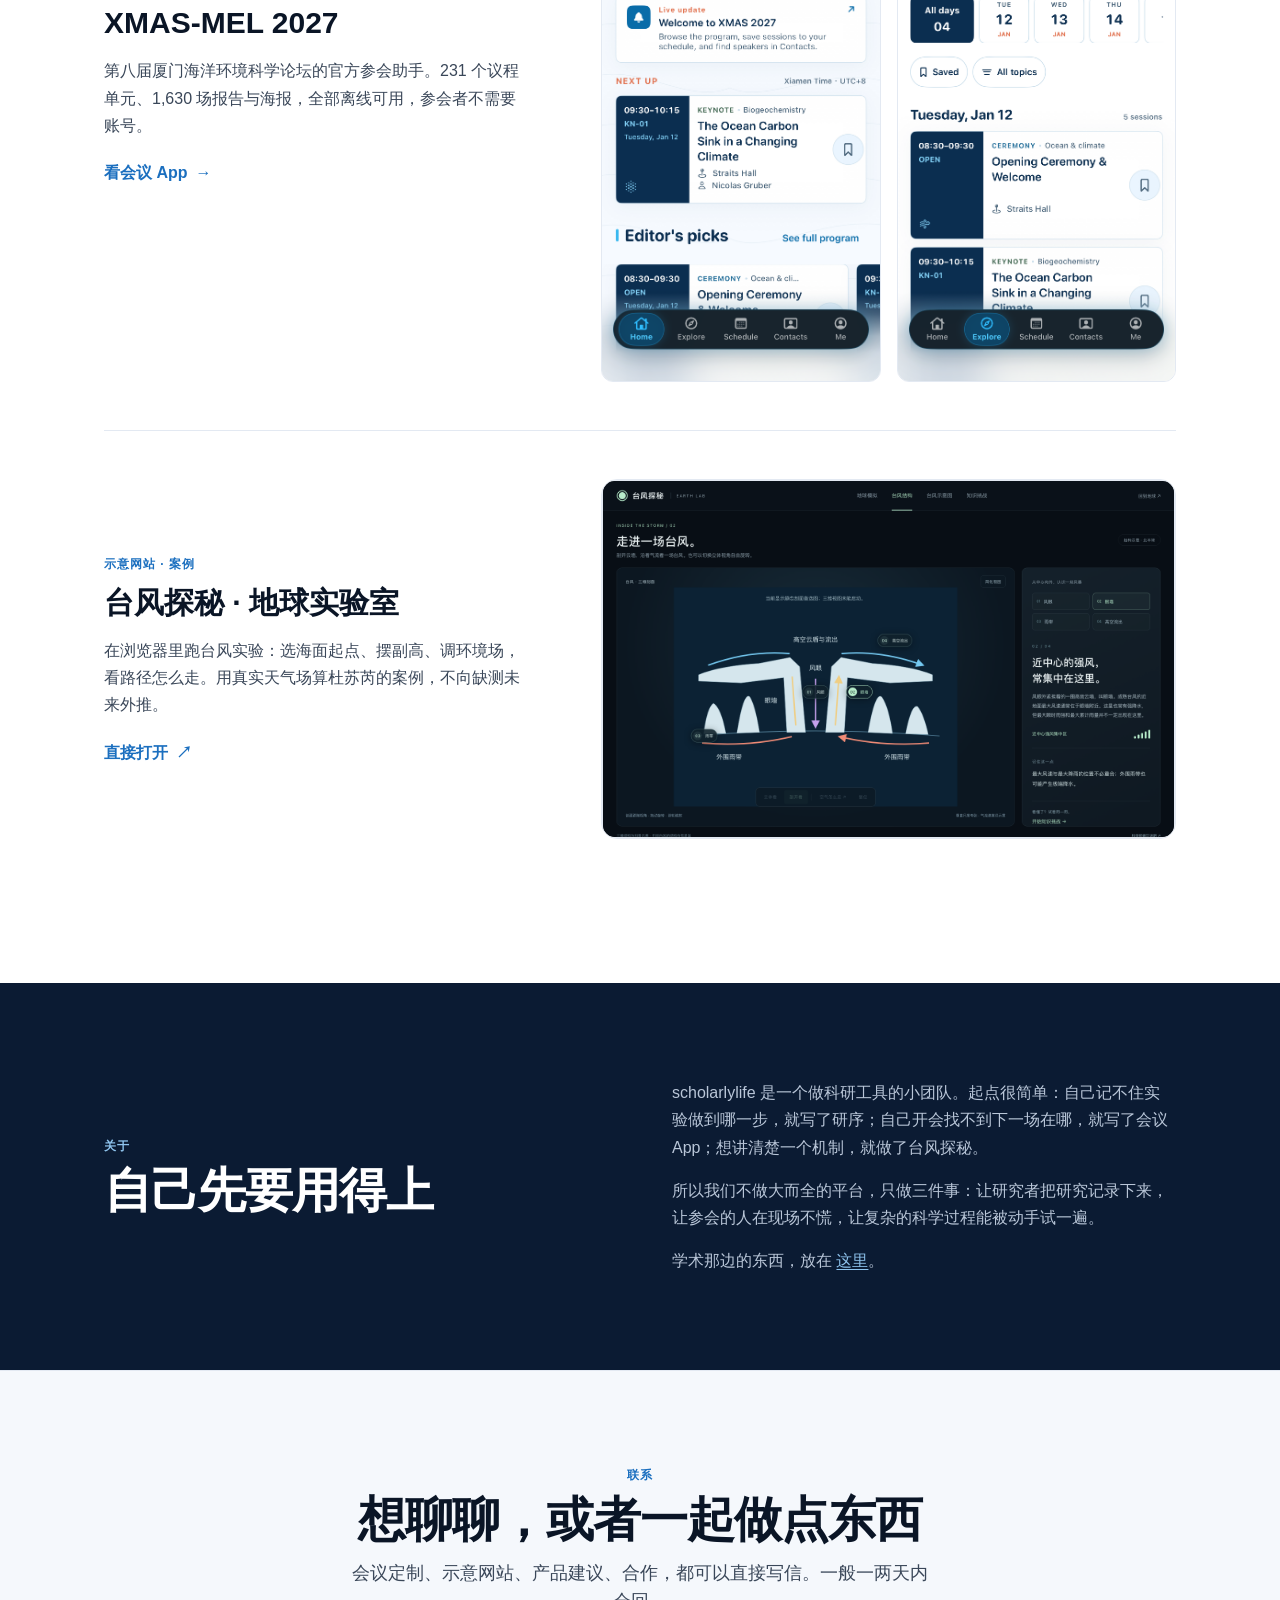
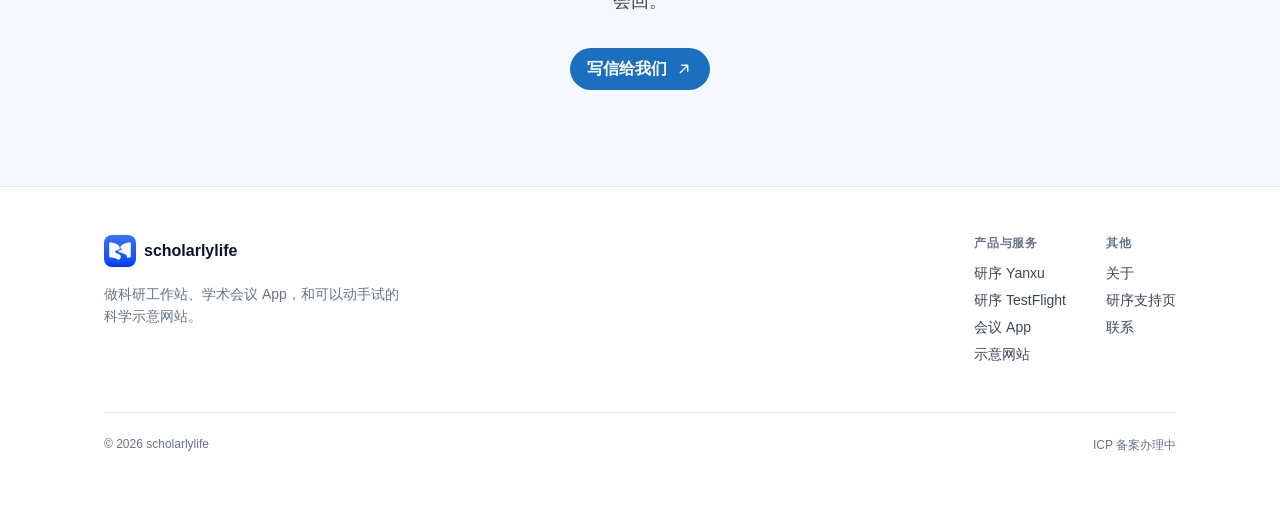
==== commit 1bbe9c71: "Add trimmed XMAS mark and mobile capture script; note P0 status" ====
--- a/index.html
+++ b/index.html
@@ -54,7 +54,7 @@
 
   <a class="trio-card reveal" href="conference/">
     <div class="trio-top">
-      <img src="assets/xmas-icon.png" alt="">
+      <img class="mark-wide" src="assets/xmas-mark.png" alt="">
       <span class="trio-tag">案例：XMAS 2027</span>
     </div>
     <h3>会议 App</h3>
--- a/styles.css
+++ b/styles.css
@@ -371,3 +371,4 @@
 @media (max-width:600px){.feature-cards4{grid-template-columns:minmax(0,1fr)}}
 @media (max-width:600px){.case-stats-inline{grid-template-columns:minmax(0,1fr)}}
 @media (min-width:901px){.case-teaser{grid-template-columns:.86fr 1.14fr}}
+.trio-top img.mark-wide{background:#fff;border:1px solid var(--line);padding:6px;object-fit:contain}
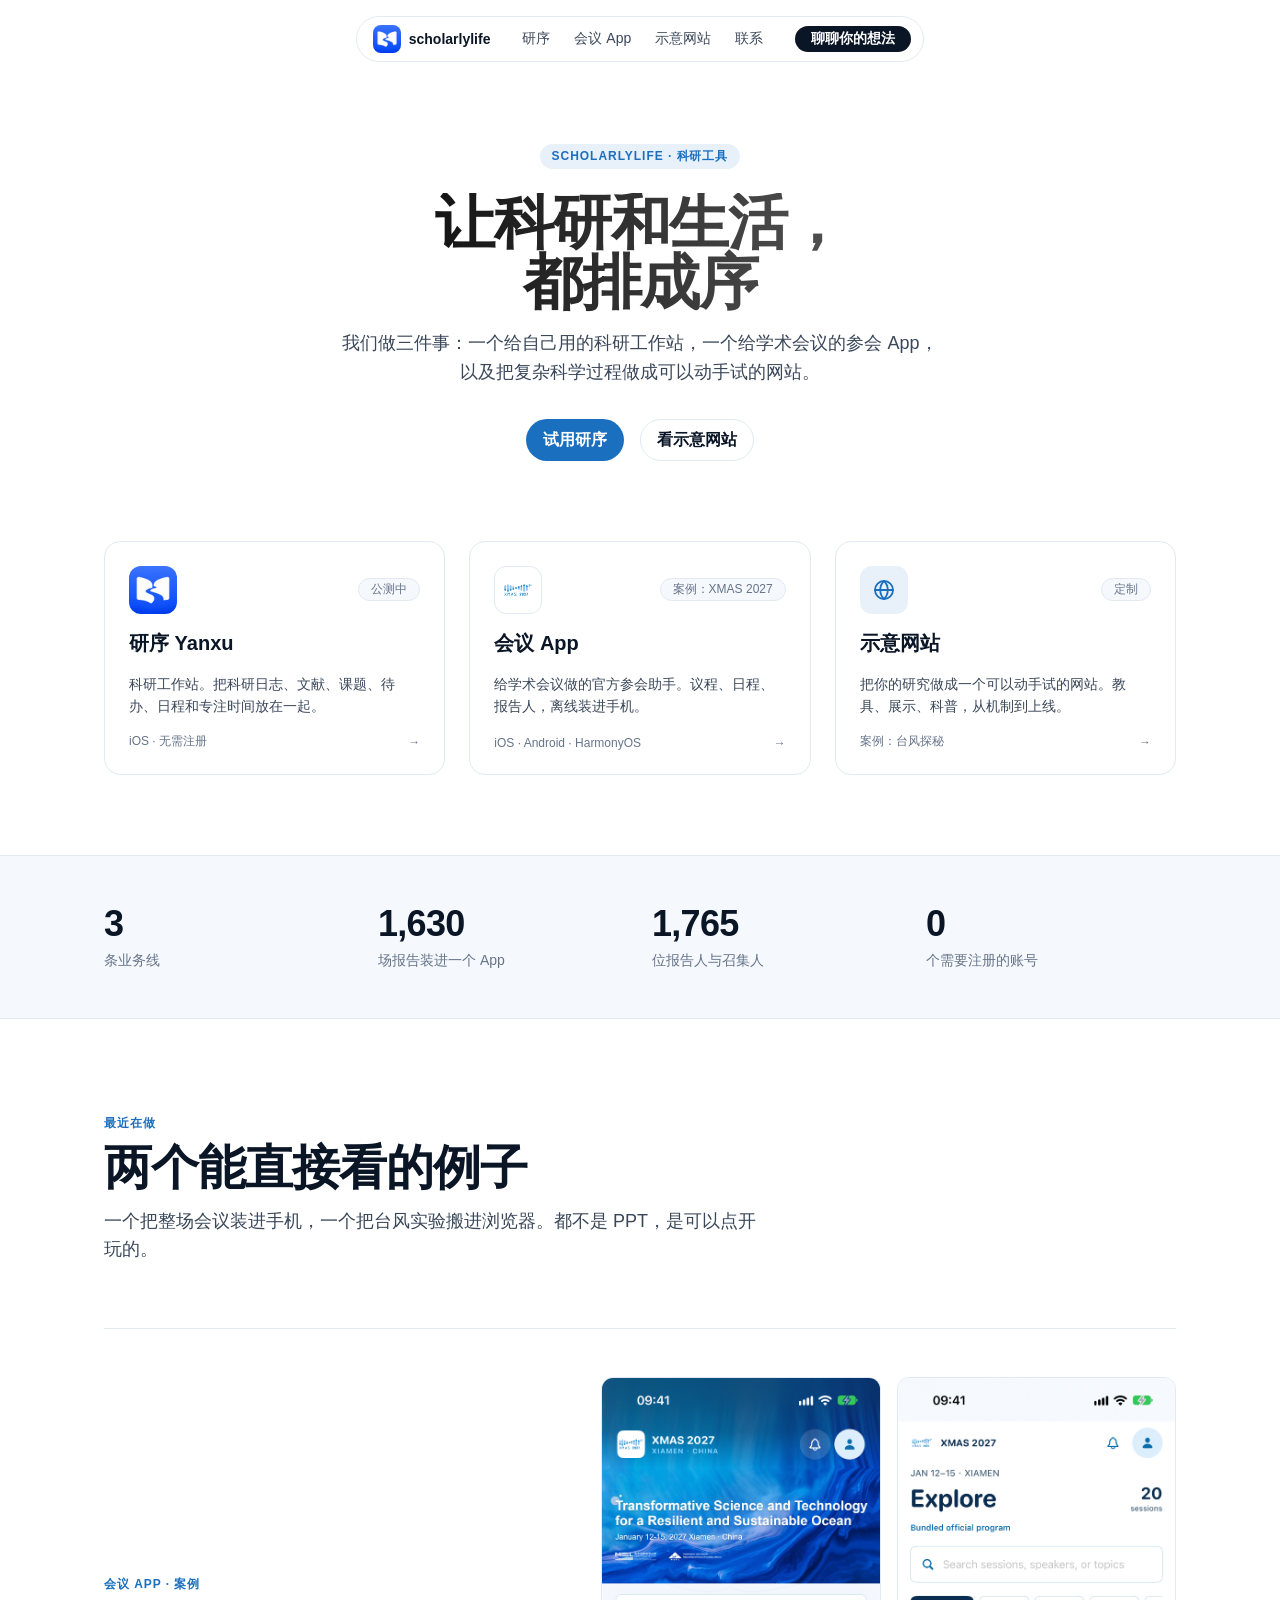
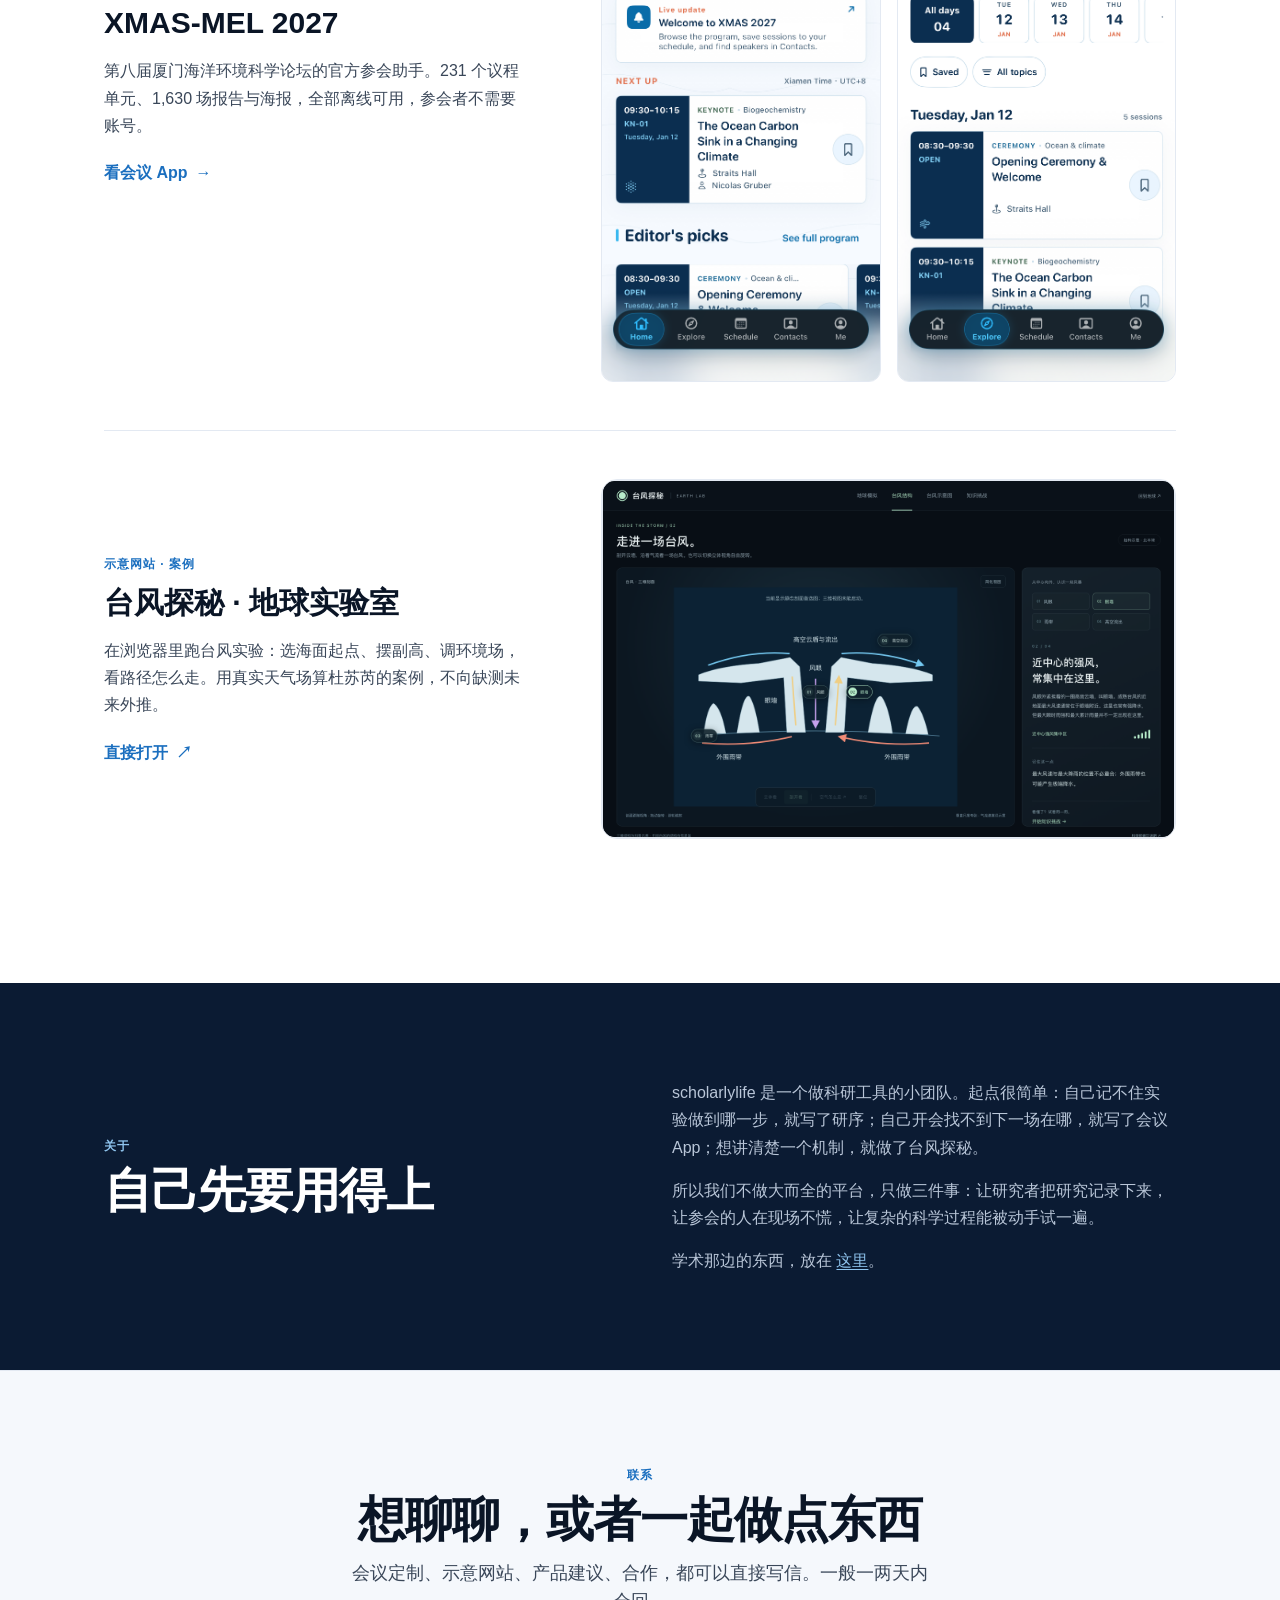
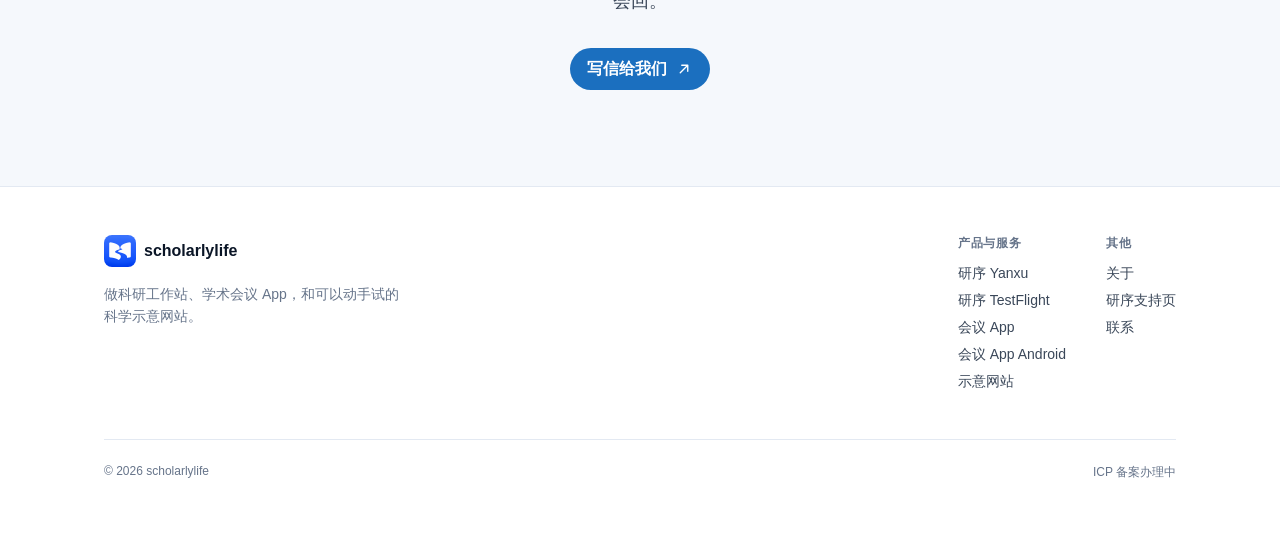
==== commit 2a91721c: "Add XMAS Android APK download via Pgyer" ====
--- a/index.html
+++ b/index.html
@@ -161,6 +161,7 @@
             <li><a href="yanxu/">研序 Yanxu</a></li>
             <li><a href="yanxu/">研序 TestFlight</a></li>
             <li><a href="conference/">会议 App</a></li>
+            <li><a href="https://www.pgyer.com/xmas-android" target="_blank" rel="noopener">会议 App Android</a></li>
             <li><a href="studio/">示意网站</a></li>
           </ul>
         </div>
--- a/styles.css
+++ b/styles.css
@@ -18,6 +18,7 @@
 .heading-1{font-size:60px;line-height:1;font-weight:600;letter-spacing:-.025em}
 .heading-2{font-size:48px;line-height:1;font-weight:600;letter-spacing:-.02em}
 .heading-3{font-size:30px;line-height:1.2;font-weight:600;letter-spacing:-.01em}
+.heading-1,.heading-2,.heading-3{word-break:keep-all;overflow-wrap:anywhere}
 .title-2{font-size:18px;line-height:1.55;font-weight:500}
 .title-5{font-size:12px;line-height:1.33;font-weight:500}
 .body-3{font-size:16px;line-height:1.5}
@@ -370,5 +371,65 @@
 @media (max-width:1100px){.feature-cards4{grid-template-columns:repeat(2,minmax(0,1fr))}}
 @media (max-width:600px){.feature-cards4{grid-template-columns:minmax(0,1fr)}}
 @media (max-width:600px){.case-stats-inline{grid-template-columns:minmax(0,1fr)}}
+
+/* Yanxu product page */
+.hero-split .hero-split-grid{
+  max-width:1120px;
+  display:grid;
+  grid-template-columns:minmax(0,1fr) 360px;
+  gap:var(--s-800);
+  align-items:center;
+}
+.device{width:100%;max-width:340px;margin:0 auto;padding:10px;border-radius:44px;
+  background:#0B1B33;box-shadow:0 40px 80px -40px rgba(11,27,51,.5)}
+.device img{width:100%;display:block;border-radius:36px}
+.device.small{max-width:300px}
+
+.shots4{display:grid;grid-template-columns:repeat(4,minmax(0,1fr));gap:var(--s-300)}
+.shot-card{margin:0;display:flex;flex-direction:column;gap:var(--s-200)}
+.shot-card img{width:100%;border-radius:24px;border:1px solid var(--line);background:#fff}
+.shot-card h3{font-size:18px;line-height:1.3;font-weight:600;margin-bottom:var(--s-50)}
+.shot-card p{font-size:14px;line-height:1.6;color:var(--ink-2)}
+
+.digest-band{display:grid;grid-template-columns:320px minmax(0,1fr);gap:var(--s-700);
+  align-items:center;background:var(--bg-2);border:1px solid var(--line);
+  border-radius:24px;padding:var(--s-600)}
+
+/* conference download cards */
+.download-grid{display:grid;grid-template-columns:repeat(3,minmax(0,1fr));gap:var(--s-200)}
+.download-card{display:flex;flex-direction:column;gap:var(--s-100);padding:var(--s-300);
+  border:1px solid var(--line);border-radius:var(--r-card);background:#fff;
+  transition:transform .5s var(--ease),box-shadow .5s var(--ease),border-color .3s var(--ease)}
+.download-card:hover{transform:translateY(-4px);box-shadow:0 24px 48px -32px rgba(11,27,51,.35);border-color:#CFDCEA}
+.download-card.muted{background:var(--bg-2)}
+.dl-tag{align-self:flex-start;font-size:12px;font-weight:600;letter-spacing:.04em;color:var(--blue);
+  background:var(--blue-soft);border-radius:var(--r-pill);padding:var(--s-25) var(--s-100)}
+.download-card.muted .dl-tag{color:var(--ink-3);background:#fff;border:1px solid var(--line)}
+.download-card h3{font-size:18px;line-height:1.3;font-weight:600}
+.download-card p{font-size:14px;line-height:1.6;color:var(--ink-2);flex:1}
+.dl-cta{display:inline-flex;align-items:center;gap:var(--s-50);margin-top:var(--s-100);
+  font-size:14px;font-weight:600;color:var(--blue)}
+.download-card.muted .dl-cta{color:var(--ink-2)}
+.download-note{margin-top:var(--s-300);font-size:12px;line-height:1.6;color:var(--ink-3)}
+
+@media (max-width:1100px){.shots4{grid-template-columns:repeat(2,minmax(0,1fr))}}
+@media (max-width:900px){
+  .hero-split .hero-split-grid{grid-template-columns:minmax(0,1fr);gap:var(--s-600)}
+  .digest-band{grid-template-columns:minmax(0,1fr);gap:var(--s-500);padding:var(--s-400)}
+  .download-grid{grid-template-columns:minmax(0,1fr)}
+}
+@media (max-width:700px){
+  .shots4{
+    display:flex;
+    gap:var(--s-200);
+    overflow-x:auto;
+    scroll-snap-type:x mandatory;
+    -webkit-overflow-scrolling:touch;
+    margin:0 calc(-1 * var(--s-300));
+    padding:0 var(--s-300) var(--s-75);
+  }
+  .shot-card{flex:0 0 78%;scroll-snap-align:start}
+  .shot-card img{border-radius:20px}
+}
 @media (min-width:901px){.case-teaser{grid-template-columns:.86fr 1.14fr}}
 .trio-top img.mark-wide{background:#fff;border:1px solid var(--line);padding:6px;object-fit:contain}
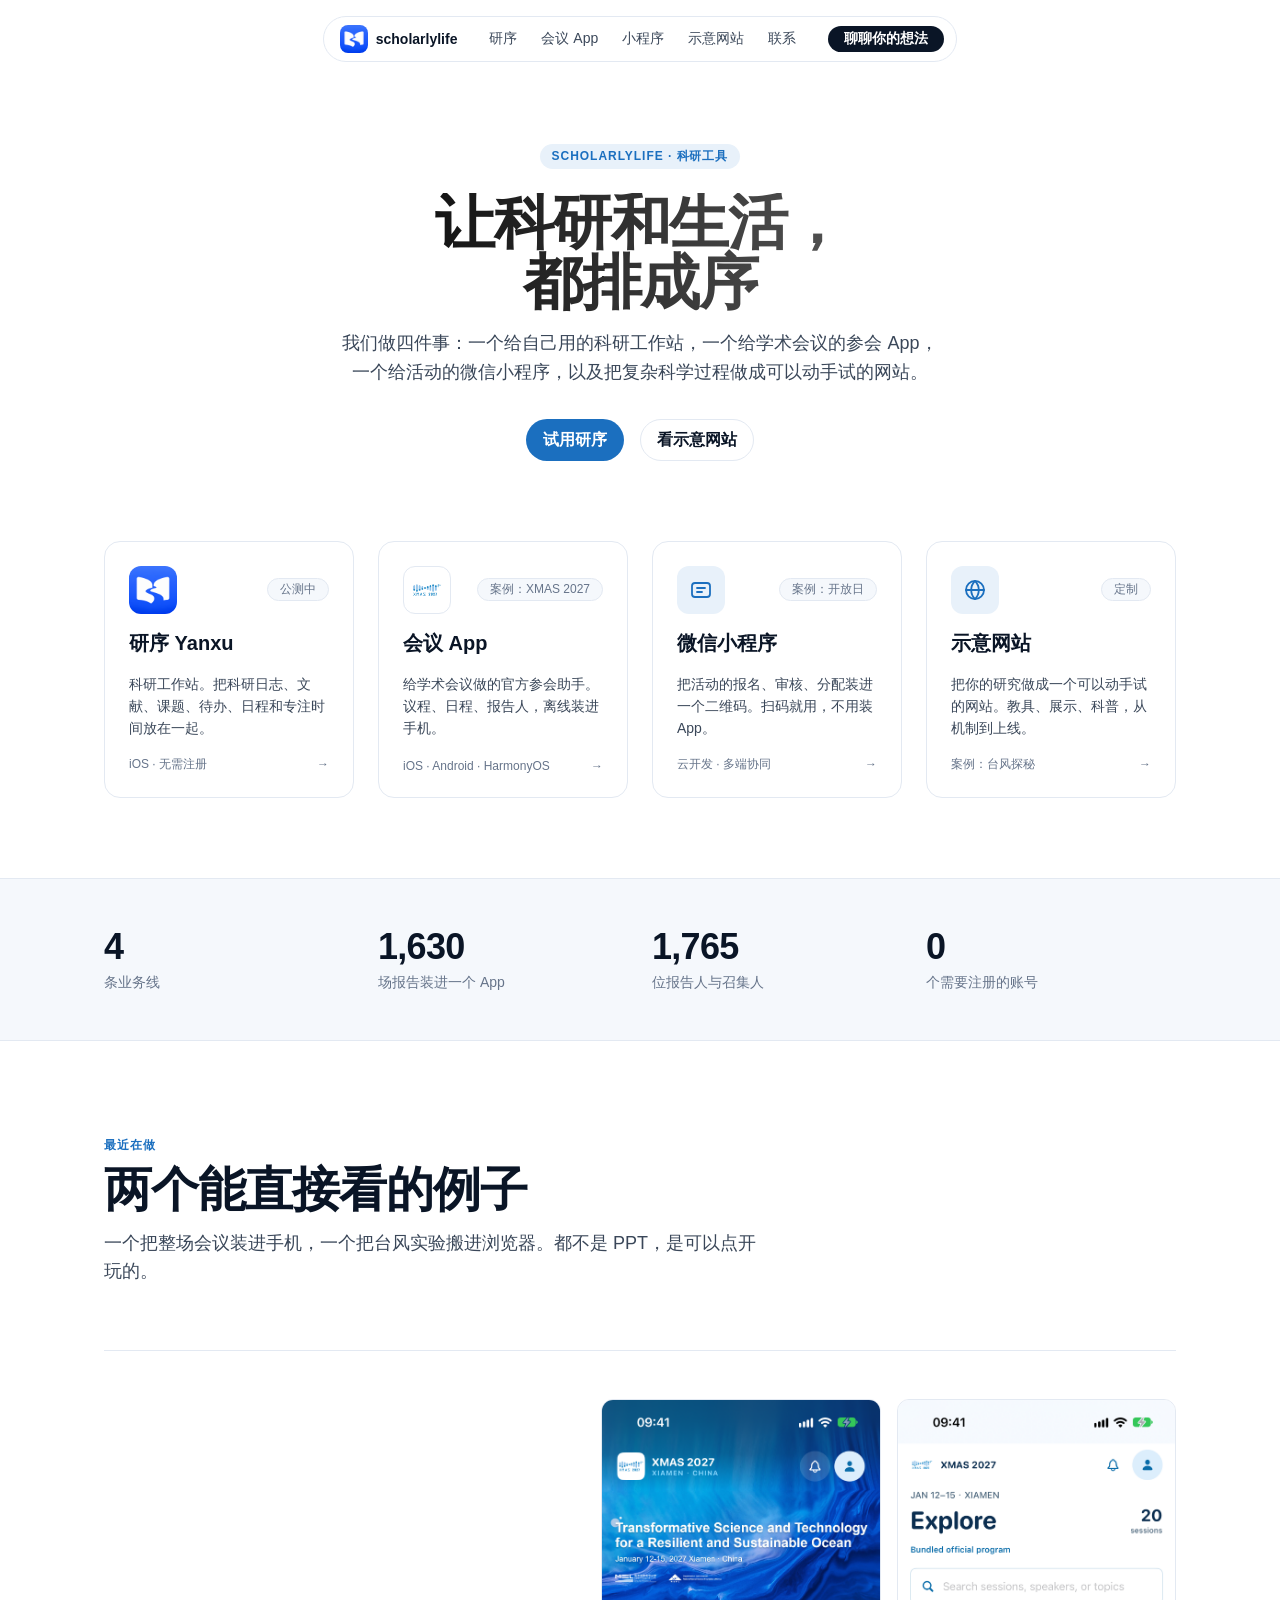
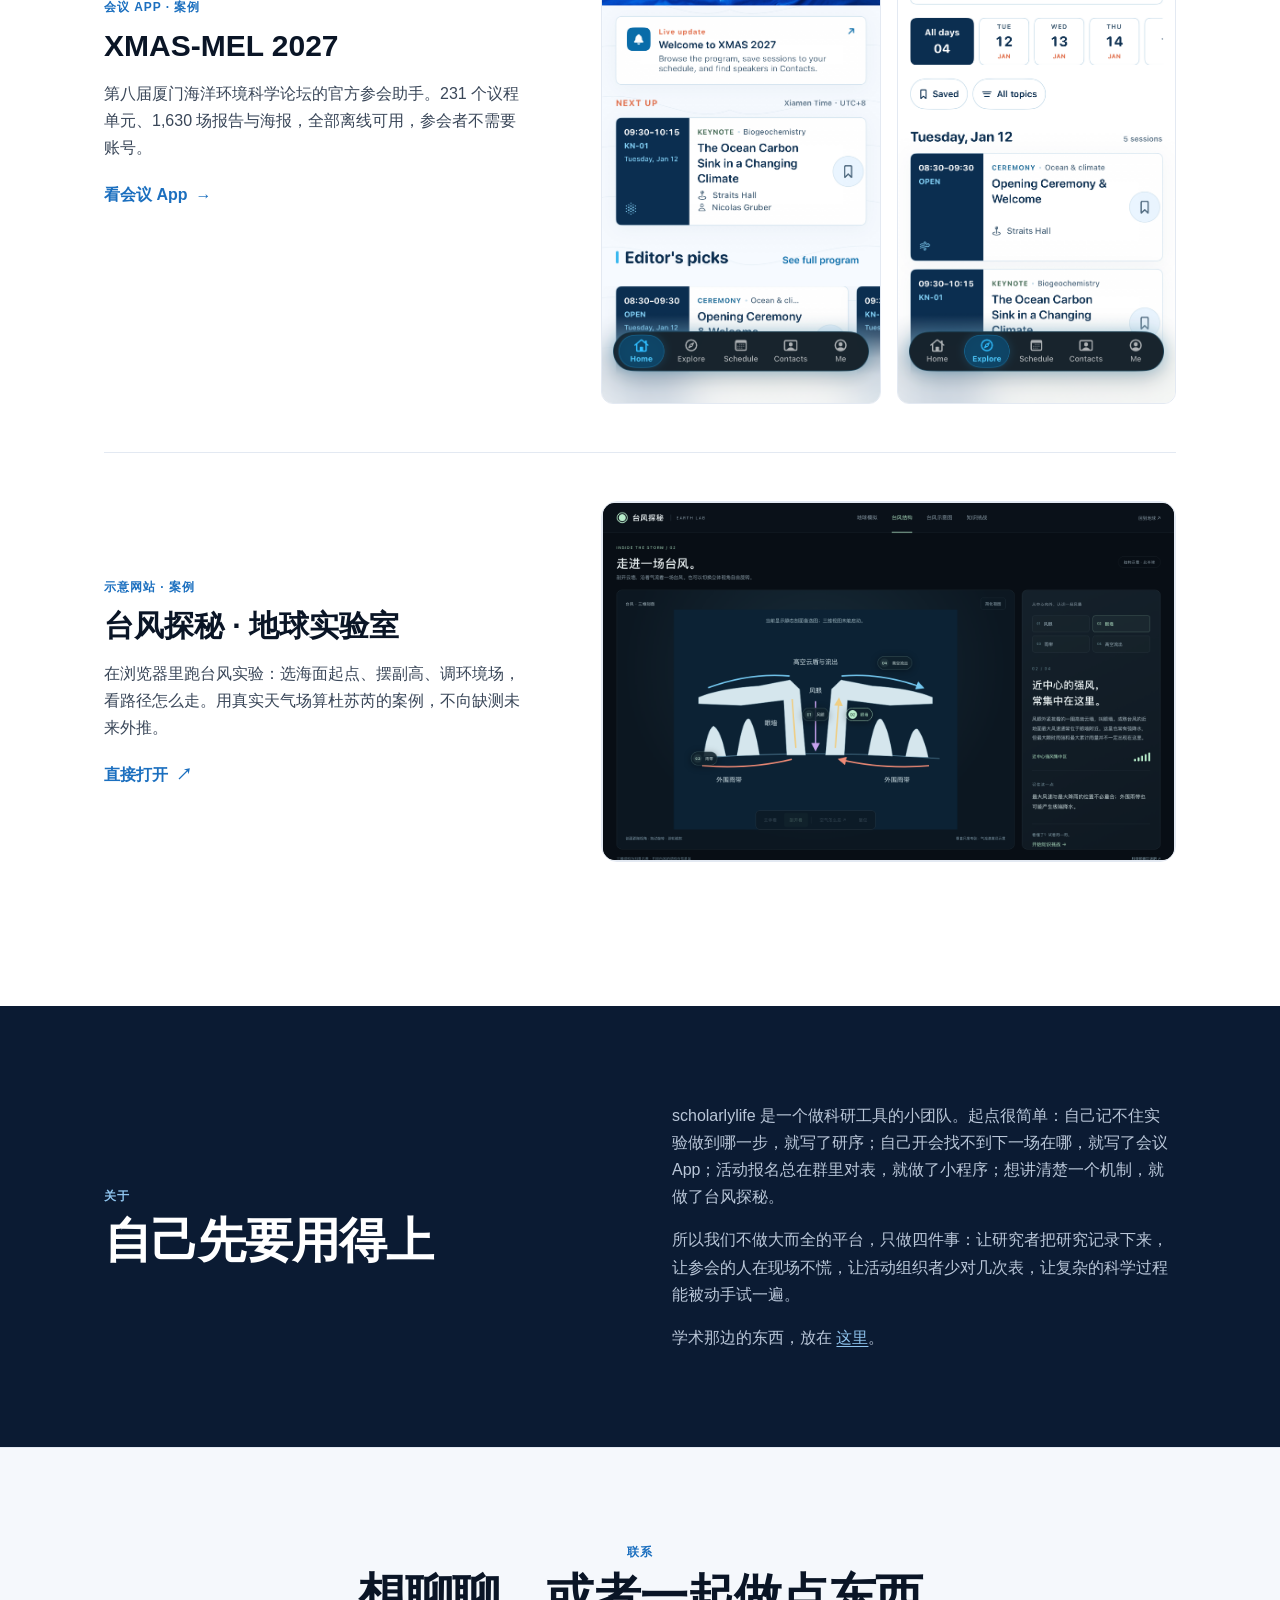
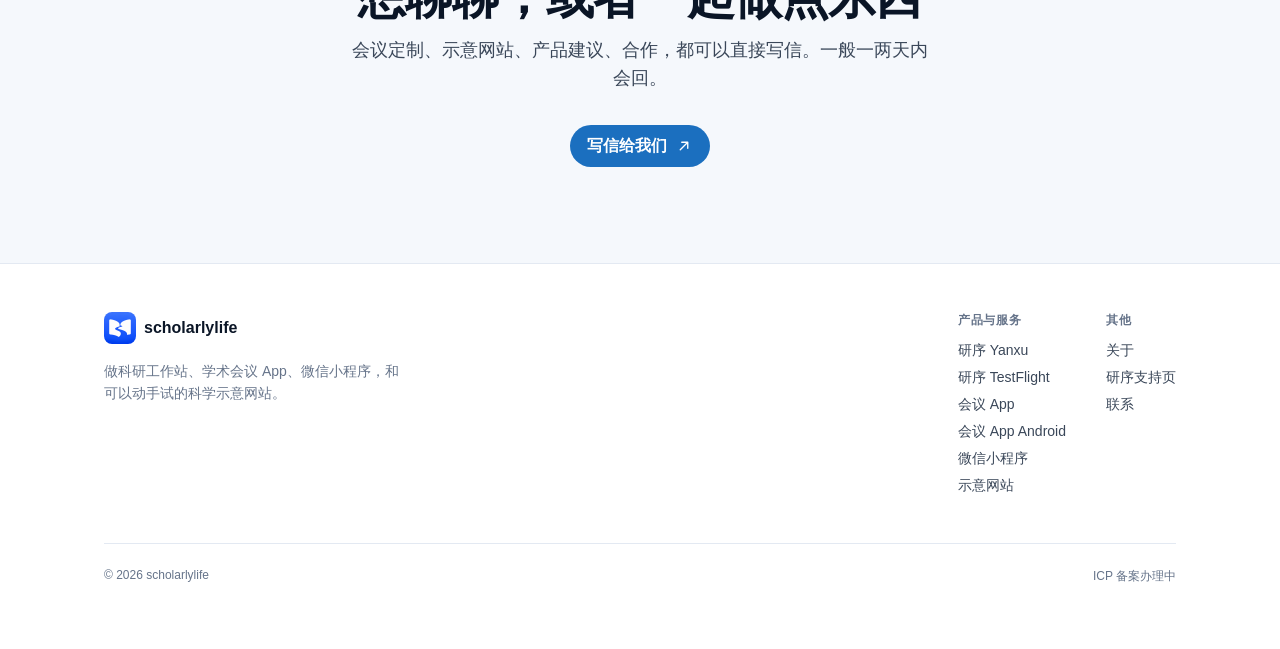
==== commit 7b1c0069: "Add WeChat mini program as a fourth business line" ====
--- a/index.html
+++ b/index.html
@@ -3,8 +3,9 @@
 <head>
 <meta charset="utf-8">
 <meta name="viewport" content="width=device-width, initial-scale=1">
-<title>scholarlylife — 科研工具与科学示意网站</title>
-<meta name="description" content="我们做三件事：研序科研工作站、学术会议 App、可交互的科学示意网站。让科研和生活都排成序。">
+<title>scholarlylife — 科研工具、会议 App、小程序与科学示意网站</title>
+<meta name="description" content="我们做四件事：研序科研工作站、学术会议 App、微信小程序、可交互的科学示意网站。让科研和生活都排成序。">
+<meta property="og:description" content="研序科研工作站、学术会议 App、微信小程序、可交互的科学示意网站。">
 <meta property="og:title" content="scholarlylife — 让科研和生活，都排成序">
 <meta property="og:description" content="研序科研工作站、学术会议 App、可交互的科学示意网站。">
 <meta property="og:type" content="website">
@@ -22,6 +23,7 @@
     <div class="nav-links">
       <a href="yanxu/">研序</a>
       <a href="conference/">会议 App</a>
+      <a href="miniprogram/">小程序</a>
       <a href="studio/">示意网站</a>
       <a href="#contact">联系</a>
     </div>
@@ -33,7 +35,7 @@
   <div class="wrap">
     <span class="eyebrow">scholarlylife · 科研工具</span>
     <h1 class="heading-1">让科研和生活，<br>都排成序</h1>
-    <p class="lede">我们做三件事：一个给自己用的科研工作站，一个给学术会议的参会 App，以及把复杂科学过程做成可以动手试的网站。</p>
+    <p class="lede">我们做四件事：一个给自己用的科研工作站，一个给学术会议的参会 App，一个给活动的微信小程序，以及把复杂科学过程做成可以动手试的网站。</p>
     <div class="hero-actions">
       <a class="btn btn-primary" href="yanxu/">试用研序</a>
       <a class="btn btn-ghost" href="studio/">看示意网站</a>
@@ -62,6 +64,18 @@
     <div class="trio-foot"><span>iOS · Android · HarmonyOS</span><span class="arrow">→</span></div>
   </a>
 
+  <a class="trio-card reveal" href="miniprogram/">
+    <div class="trio-top">
+      <div class="trio-glyph">
+        <svg viewBox="0 0 24 24" fill="none" stroke="currentColor" stroke-width="1.8" stroke-linecap="round" stroke-linejoin="round"><rect x="3" y="5" width="18" height="14" rx="3"/><path d="M8 10h8M8 14h5"/></svg>
+      </div>
+      <span class="trio-tag">案例：开放日</span>
+    </div>
+    <h3>微信小程序</h3>
+    <p>把活动的报名、审核、分配装进一个二维码。扫码就用，不用装 App。</p>
+    <div class="trio-foot"><span>云开发 · 多端协同</span><span class="arrow">→</span></div>
+  </a>
+
   <a class="trio-card reveal" href="studio/">
     <div class="trio-top">
       <div class="trio-glyph">
@@ -77,7 +91,7 @@
 
 <div class="stats">
   <div class="wrap stats-grid">
-    <div class="stat reveal"><b>3</b><span>条业务线</span></div>
+    <div class="stat reveal"><b>4</b><span>条业务线</span></div>
     <div class="stat reveal"><b>1,630</b><span>场报告装进一个 App</span></div>
     <div class="stat reveal"><b>1,765</b><span>位报告人与召集人</span></div>
     <div class="stat reveal"><b>0</b><span>个需要注册的账号</span></div>
@@ -128,8 +142,8 @@
       <h2 class="heading-2">自己先要用得上</h2>
     </div>
     <div class="reveal">
-      <p>scholarlylife 是一个做科研工具的小团队。起点很简单：自己记不住实验做到哪一步，就写了研序；自己开会找不到下一场在哪，就写了会议 App；想讲清楚一个机制，就做了台风探秘。</p>
-      <p style="margin-top:var(--s-200)">所以我们不做大而全的平台，只做三件事：让研究者把研究记录下来，让参会的人在现场不慌，让复杂的科学过程能被动手试一遍。</p>
+      <p>scholarlylife 是一个做科研工具的小团队。起点很简单：自己记不住实验做到哪一步，就写了研序；自己开会找不到下一场在哪，就写了会议 App；活动报名总在群里对表，就做了小程序；想讲清楚一个机制，就做了台风探秘。</p>
+      <p style="margin-top:var(--s-200)">所以我们不做大而全的平台，只做四件事：让研究者把研究记录下来，让参会的人在现场不慌，让活动组织者少对几次表，让复杂的科学过程能被动手试一遍。</p>
       <p style="margin-top:var(--s-200)">学术那边的东西，放在 <a href="https://brian-jiangz.github.io/" target="_blank" rel="noopener">这里</a>。</p>
     </div>
   </div>
@@ -152,7 +166,7 @@
     <div class="foot-grid">
       <div>
         <div class="foot-brand"><img src="assets/yanxu-icon.png" alt=""><b>scholarlylife</b></div>
-        <p>做科研工作站、学术会议 App，和可以动手试的科学示意网站。</p>
+        <p>做科研工作站、学术会议 App、微信小程序，和可以动手试的科学示意网站。</p>
       </div>
       <div class="foot-links">
         <div>
@@ -162,6 +176,7 @@
             <li><a href="yanxu/">研序 TestFlight</a></li>
             <li><a href="conference/">会议 App</a></li>
             <li><a href="https://www.pgyer.com/xmas-android" target="_blank" rel="noopener">会议 App Android</a></li>
+            <li><a href="miniprogram/">微信小程序</a></li>
             <li><a href="studio/">示意网站</a></li>
           </ul>
         </div>
--- a/styles.css
+++ b/styles.css
@@ -412,6 +412,35 @@
 .download-card.muted .dl-cta{color:var(--ink-2)}
 .download-note{margin-top:var(--s-300);font-size:12px;line-height:1.6;color:var(--ink-3)}
 
+/* four business lines on the homepage + mini program gallery */
+.trio{grid-template-columns:repeat(4,minmax(0,1fr))}
+.cards4{grid-template-columns:repeat(4,minmax(0,1fr))}
+.shots3{display:grid;grid-template-columns:repeat(3,minmax(0,1fr));gap:var(--s-300)}
+
+@media (max-width:1100px){
+  .trio,.cards4{grid-template-columns:repeat(2,minmax(0,1fr))}
+  .shots3{grid-template-columns:repeat(2,minmax(0,1fr))}
+}
+@media (max-width:900px){
+  .shots3{grid-template-columns:repeat(2,minmax(0,1fr))}
+}
+@media (max-width:700px){
+  .shots3{
+    display:flex;
+    gap:var(--s-200);
+    overflow-x:auto;
+    scroll-snap-type:x mandatory;
+    -webkit-overflow-scrolling:touch;
+    margin:0 calc(-1 * var(--s-300));
+    padding:0 var(--s-300) var(--s-75);
+  }
+  .shots3 .shot-card{flex:0 0 78%;scroll-snap-align:start}
+  .shots3 .shot-card img{border-radius:20px}
+}
+@media (max-width:600px){
+  .trio,.cards4{grid-template-columns:minmax(0,1fr)}
+}
+
 @media (max-width:1100px){.shots4{grid-template-columns:repeat(2,minmax(0,1fr))}}
 @media (max-width:900px){
   .hero-split .hero-split-grid{grid-template-columns:minmax(0,1fr);gap:var(--s-600)}
